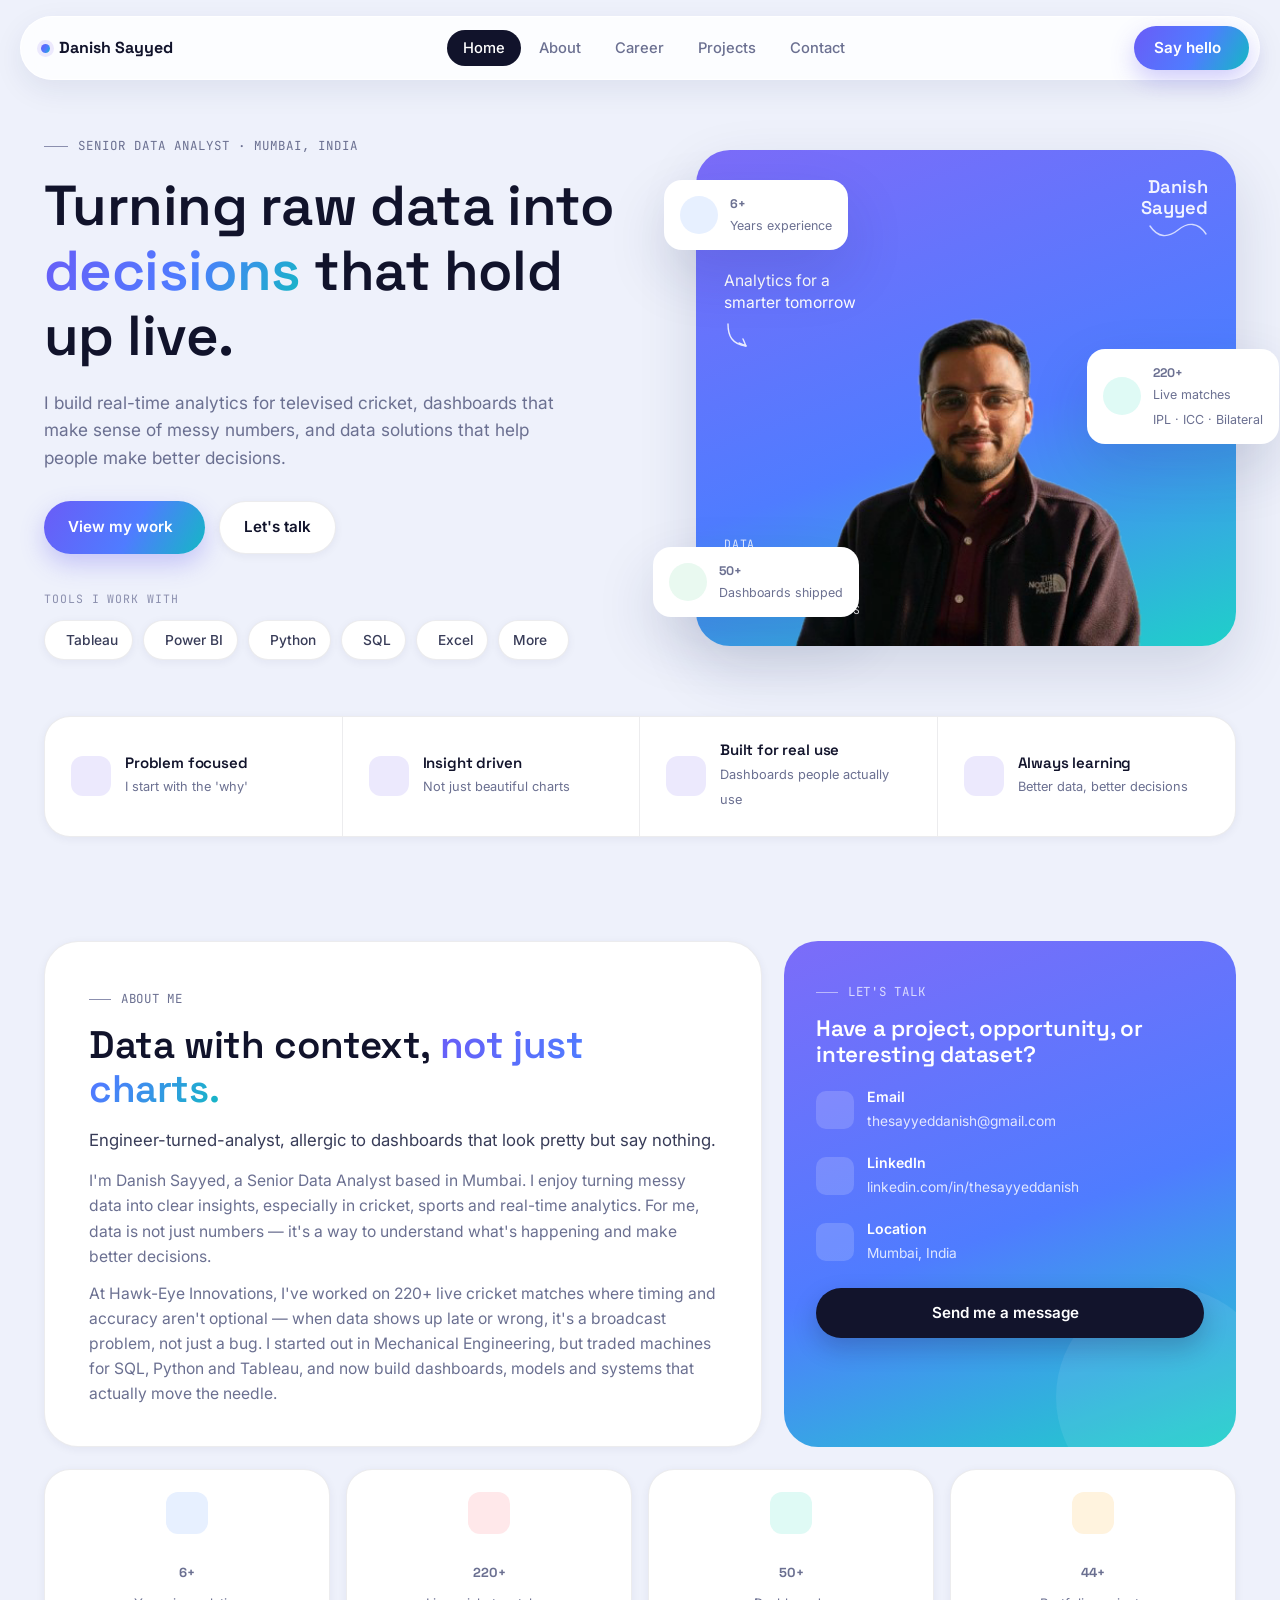
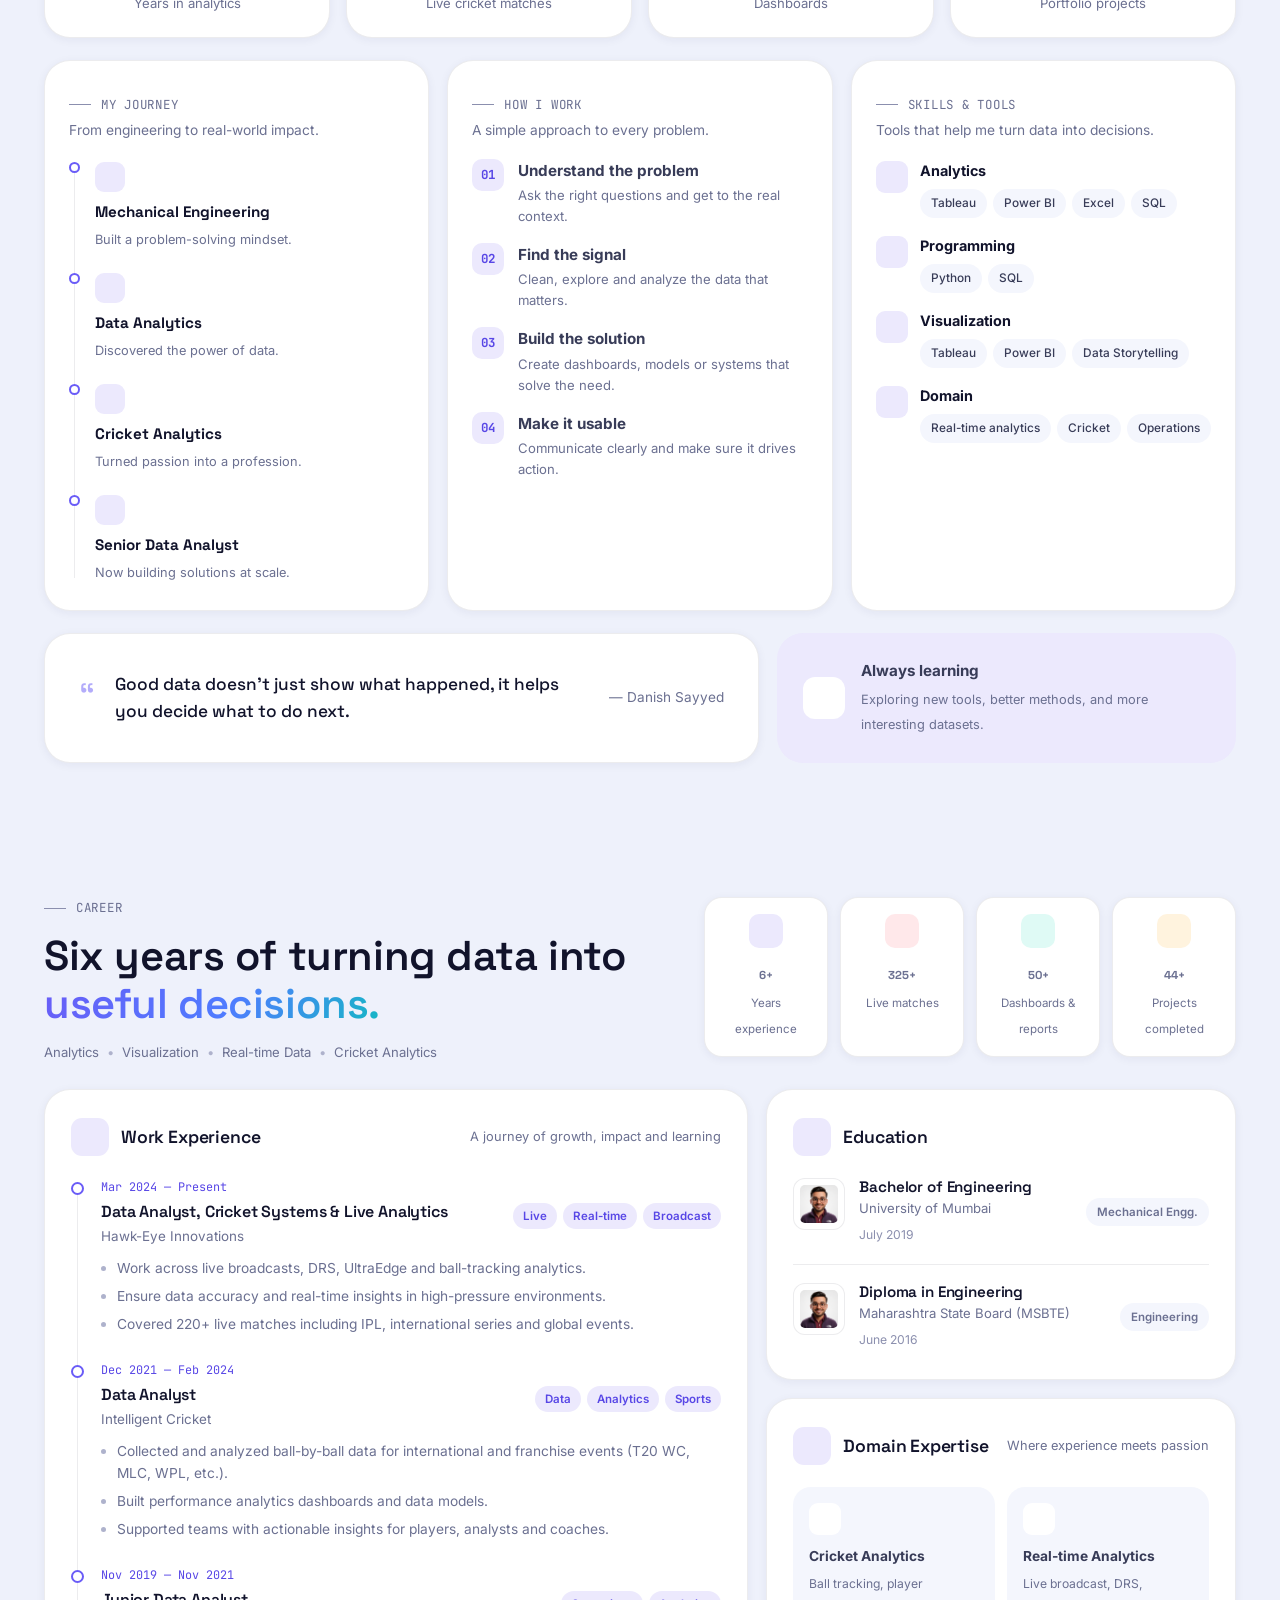
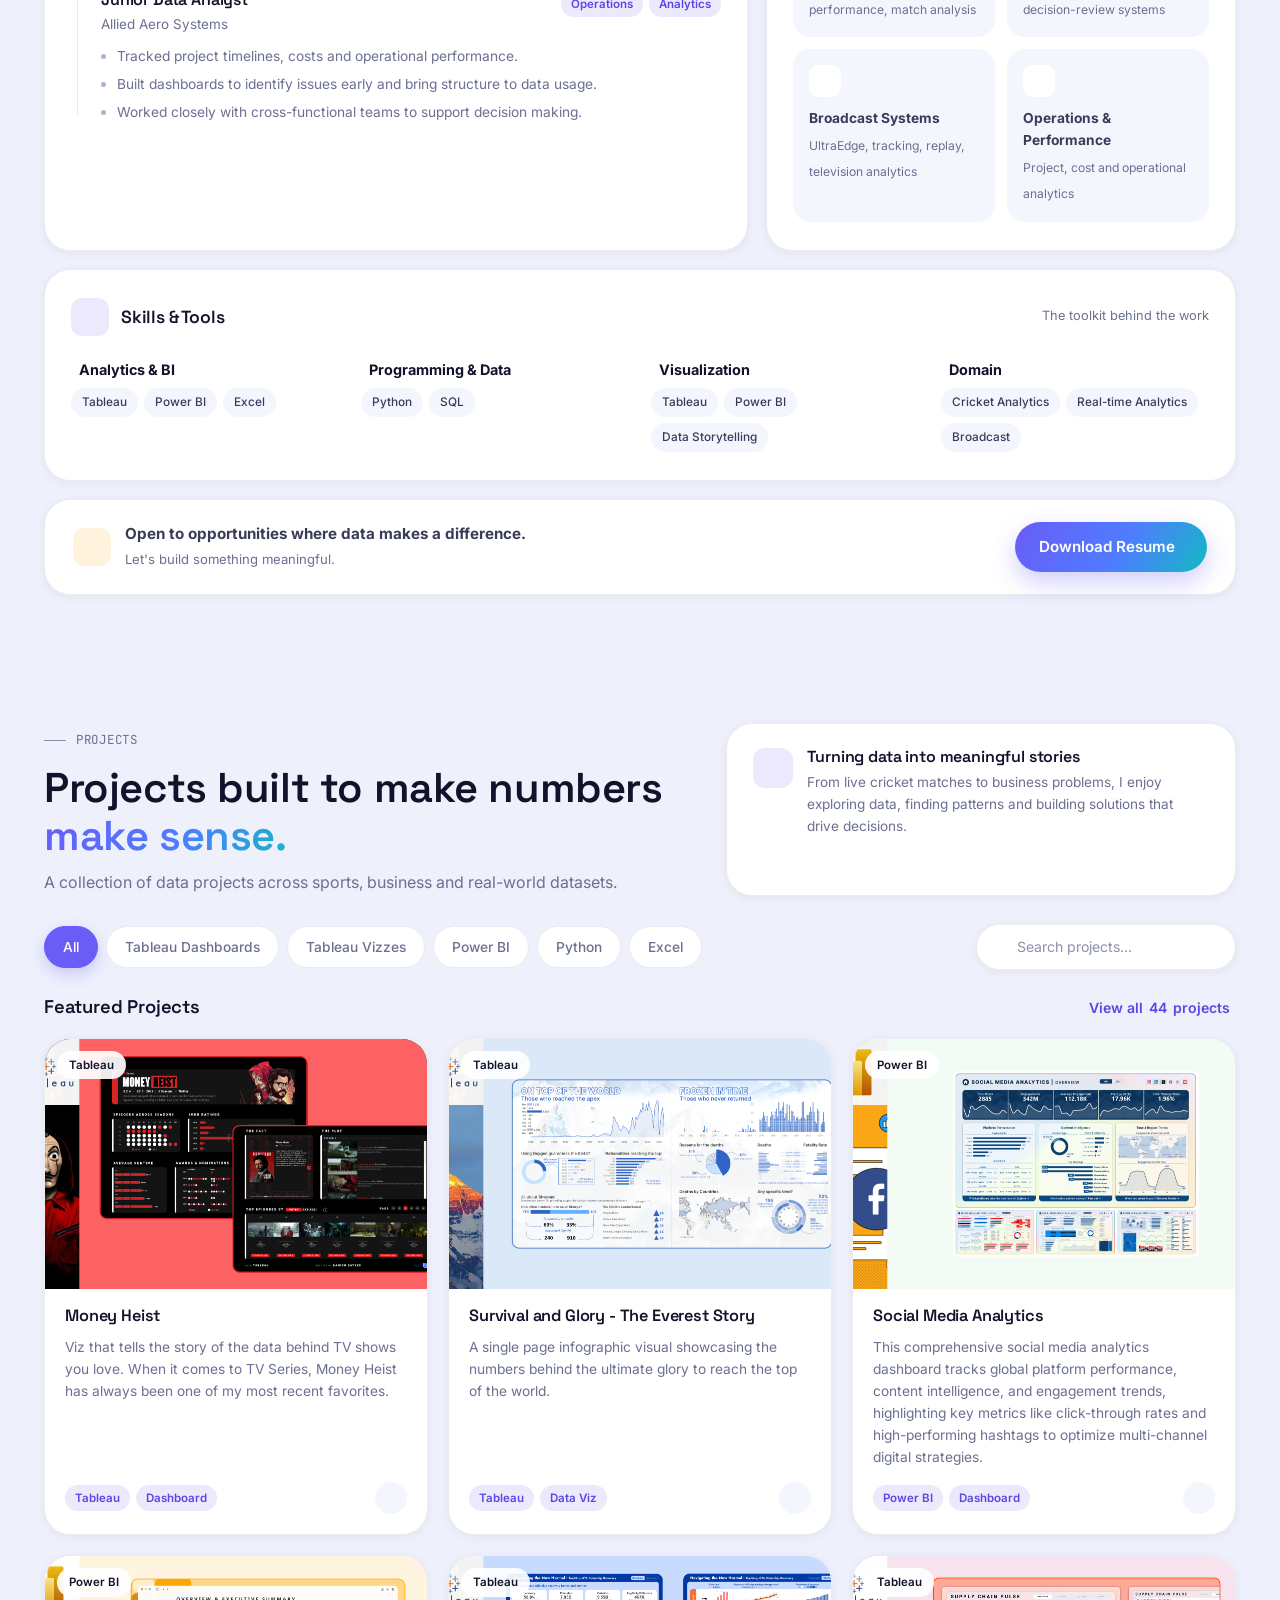
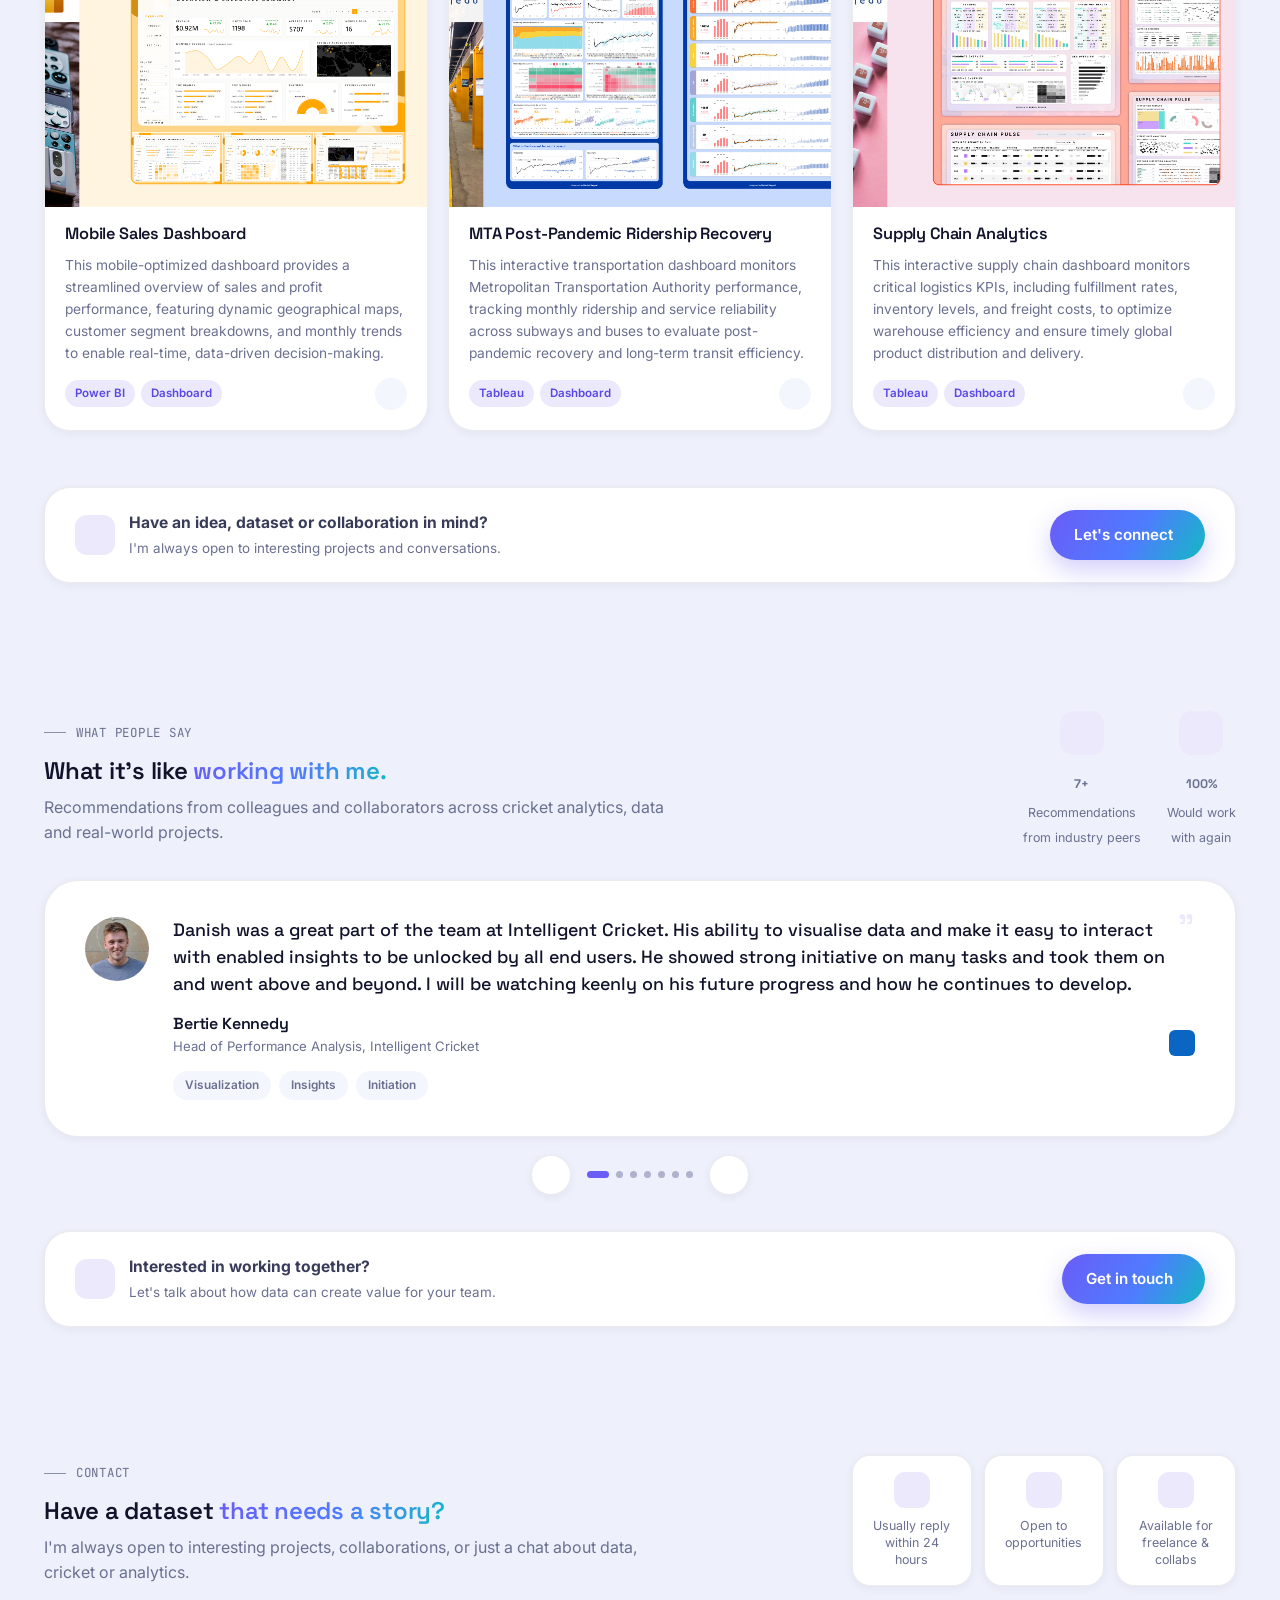
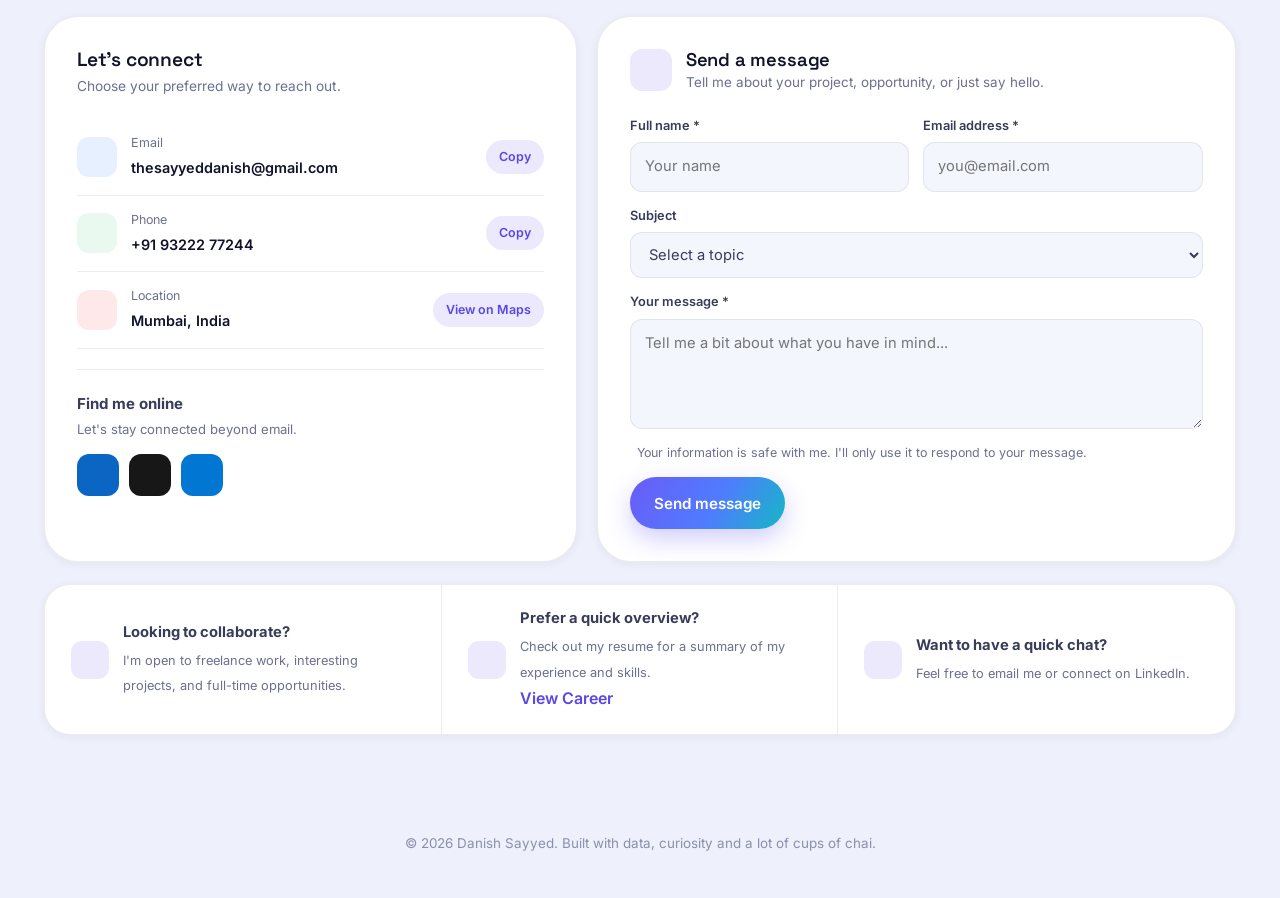
==== index.html @ dafc5c11 "Update index.html" ====
<!DOCTYPE html>
<html lang="en">
<head>
<meta charset="UTF-8">
<meta name="viewport" content="width=device-width, initial-scale=1.0">
<title>Danish Sayyed</title>
<meta name="description" content="Danish Sayyed — Senior Data Analyst in Mumbai. Real-time cricket analytics, dashboards and data solutions that hold up live.">
<link rel="icon" href="./assets/images/logo.png">
<link rel="preconnect" href="https://fonts.googleapis.com">
<link href="https://fonts.googleapis.com/css2?family=Space+Grotesk:wght@500;600;700&family=Inter:wght@400;500;600;700&family=JetBrains+Mono:wght@400;500&display=swap" rel="stylesheet">
<link rel="stylesheet" href="./assets/css/style.css">
</head>
<body>

<div class="nav-wrap">
  <nav class="nav">
    <a href="#home" class="nav-brand"><span class="dot"></span> Danish Sayyed</a>
    <ul class="nav-links">
      <li><a href="#home" class="nav-link">Home</a></li>
      <li><a href="#about" class="nav-link">About</a></li>
      <li><a href="#career" class="nav-link">Career</a></li>
      <li><a href="#projects" class="nav-link">Projects</a></li>
      <li><a href="#contact" class="nav-link">Contact</a></li>
    </ul>
    <a href="#contact" class="btn btn-primary nav-cta">Say hello <ion-icon name="arrow-forward-outline"></ion-icon></a>
    <button class="nav-toggle" aria-label="Menu"><span></span></button>
  </nav>
  <ul class="mobile-drawer">
    <li><a href="#home">Home</a></li>
    <li><a href="#about">About</a></li>
    <li><a href="#career">Career</a></li>
    <li><a href="#projects">Projects</a></li>
    <li><a href="#contact">Contact</a></li>
  </ul>
</div>

<main>

  <!-- ============ HOME ============ -->
  <section class="section hero" id="home">
    <div class="wrap">
      <div class="hero-grid">
        <div data-reveal="left">
          <div class="hero-kicker"><span class="line"></span> SENIOR DATA ANALYST · MUMBAI, INDIA</div>
          <h1>Turning raw data into<span class="accent"> decisions</span> that hold up live.</h1>
          <p class="hero-desc">I build real-time analytics for televised cricket, dashboards that make sense of messy numbers, and data solutions that help people make better decisions.</p>
          <div class="hero-actions">
            <a href="#projects" class="btn btn-primary">View my work <ion-icon name="arrow-forward-outline"></ion-icon></a>
            <a href="#contact" class="btn btn-ghost">Let's talk</a>
          </div>
          <div class="tools-label">TOOLS I WORK WITH</div>
          <div class="tools-row">
            <span class="tool-chip"><ion-icon name="stats-chart" style="color:#e0730a"></ion-icon> Tableau</span>
            <span class="tool-chip"><ion-icon name="bar-chart" style="color:#f2c811"></ion-icon> Power BI</span>
            <span class="tool-chip"><ion-icon name="logo-python" style="color:#3776ab"></ion-icon> Python</span>
            <span class="tool-chip"><ion-icon name="server-outline" style="color:#4479a1"></ion-icon> SQL</span>
            <span class="tool-chip"><ion-icon name="grid-outline" style="color:#217346"></ion-icon> Excel</span>
            <span class="tool-chip">More <ion-icon name="add-outline"></ion-icon></span>
          </div>
        </div>

        <div class="hero-visual" data-reveal="right">
          <div class="hero-panel">
            <div class="hero-panel-scribble">
              <div class="name">Danish<br>Sayyed</div>
              <svg width="60" height="20" viewBox="0 0 60 20" fill="none"><path d="M2 4C10 16 20 16 30 8C40 0 50 0 58 12" stroke="currentColor" stroke-width="1.4" stroke-linecap="round"/></svg>
            </div>
            <div class="hero-panel-tagline">
              Analytics for a smarter tomorrow
              <svg width="34" height="30" viewBox="0 0 34 30" fill="none"><path d="M4 2C4 14 8 22 22 24" stroke="currentColor" stroke-width="1.4" stroke-linecap="round"/><path d="M15 21L22 24L19 17" stroke="currentColor" stroke-width="1.4" stroke-linecap="round" stroke-linejoin="round"/></svg>
            </div>
            <img class="hero-photo" src="./assets/images/danishcutout.png" alt="Danish Sayyed">
            <div class="hero-panel-caption">DATA<br>ANALYTICS<br>VISUALIZATION<br>REAL-TIME INSIGHTS</div>
          </div>

          <div class="float-chip chip-1">
            <div class="ic"><ion-icon name="briefcase-outline"></ion-icon></div>
            <div><b><span data-count="6" data-suffix="+">0+</span></b><span>Years experience</span></div>
          </div>
          <div class="float-chip chip-2">
            <div class="ic"><ion-icon name="radio-outline"></ion-icon></div>
            <div><b><span data-count="220" data-suffix="+">0+</span></b><span>Live matches<br>IPL · ICC · Bilateral</span></div>
          </div>
          <div class="float-chip chip-3">
            <div class="ic"><ion-icon name="bar-chart-outline"></ion-icon></div>
            <div><b><span data-count="50" data-suffix="+">0+</span></b><span>Dashboards shipped</span></div>
          </div>
        </div>
      </div>

      <div class="value-strip" data-reveal="scale">
        <div class="value-item"><div class="ic"><ion-icon name="locate-outline"></ion-icon></div><div><h4>Problem focused</h4><span>I start with the 'why'</span></div></div>
        <div class="value-item"><div class="ic"><ion-icon name="bulb-outline"></ion-icon></div><div><h4>Insight driven</h4><span>Not just beautiful charts</span></div></div>
        <div class="value-item"><div class="ic"><ion-icon name="people-outline"></ion-icon></div><div><h4>Built for real use</h4><span>Dashboards people actually use</span></div></div>
        <div class="value-item"><div class="ic"><ion-icon name="rocket-outline"></ion-icon></div><div><h4>Always learning</h4><span>Better data, better decisions</span></div></div>
      </div>
    </div>
  </section>

  <!-- ============ ABOUT ============ -->
  <section class="section" id="about">
    <div class="wrap">
      <div class="about-hero">
        <div class="about-intro-card" data-reveal="left">
          <div class="eyebrow"><span class="line"></span> ABOUT ME</div>
          <h2>Data with context, <span class="accent">not just charts.</span></h2>
          <p class="lede">Engineer-turned-analyst, allergic to dashboards that look pretty but say nothing.</p>
          <p class="body-text">I'm Danish Sayyed, a Senior Data Analyst based in Mumbai. I enjoy turning messy data into clear insights, especially in cricket, sports and real-time analytics. For me, data is not just numbers — it's a way to understand what's happening and make better decisions.</p>
          <p class="body-text">At Hawk-Eye Innovations, I've worked on 220+ live cricket matches where timing and accuracy aren't optional — when data shows up late or wrong, it's a broadcast problem, not just a bug. I started out in Mechanical Engineering, but traded machines for SQL, Python and Tableau, and now build dashboards, models and systems that actually move the needle.</p>
        </div>

        <div class="about-talk-card" data-reveal="right">
          <div>
            <div class="eyebrow"><span class="line"></span> LET'S TALK</div>
            <h3>Have a project, opportunity, or interesting dataset?</h3>
          </div>
          <div class="talk-row">
            <div class="ic"><ion-icon name="mail-outline"></ion-icon></div>
            <div><b>Email</b><a href="mailto:thesayyeddanish@gmail.com">thesayyeddanish@gmail.com</a></div>
          </div>
          <div class="talk-row">
            <div class="ic"><ion-icon name="logo-linkedin"></ion-icon></div>
            <div><b>LinkedIn</b><a href="https://www.linkedin.com/in/thesayyeddanish" target="_blank" rel="noopener">linkedin.com/in/thesayyeddanish</a></div>
          </div>
          <div class="talk-row">
            <div class="ic"><ion-icon name="location-outline"></ion-icon></div>
            <div><b>Location</b><span>Mumbai, India</span></div>
          </div>
          <a href="#contact" class="btn btn-dark">Send me a message <ion-icon name="arrow-forward-outline"></ion-icon></a>
        </div>
      </div>

      <div class="about-stats" data-reveal="scale">
        <div class="stat-card"><div class="ic" style="background:#e7f0ff;color:var(--blue)"><ion-icon name="trending-up-outline"></ion-icon></div><b><span data-count="6" data-suffix="+">0+</span></b><span>Years in analytics</span></div>
        <div class="stat-card"><div class="ic" style="background:#ffe8ea;color:var(--coral)"><ion-icon name="radio-outline"></ion-icon></div><b><span data-count="220" data-suffix="+">0+</span></b><span>Live cricket matches</span></div>
        <div class="stat-card"><div class="ic" style="background:var(--cyan-100);color:var(--cyan)"><ion-icon name="bar-chart-outline"></ion-icon></div><b><span data-count="50" data-suffix="+">0+</span></b><span>Dashboards</span></div>
        <div class="stat-card"><div class="ic" style="background:#fff3de;color:#c9820b"><ion-icon name="folder-outline"></ion-icon></div><b><span data-count="44" data-suffix="+">0+</span></b><span>Portfolio projects</span></div>
      </div>

      <div class="about-cols">
        <div class="about-col-card" data-reveal="scale" style="--i:0">
          <div class="eyebrow"><span class="line"></span> MY JOURNEY</div>
          <p class="lede-sm">From engineering to real-world impact.</p>
          <div class="journey-list">
            <div class="journey-item"><div class="ic"><ion-icon name="construct-outline"></ion-icon></div><h5>Mechanical Engineering</h5><span>Built a problem-solving mindset.</span></div>
            <div class="journey-item"><div class="ic"><ion-icon name="analytics-outline"></ion-icon></div><h5>Data Analytics</h5><span>Discovered the power of data.</span></div>
            <div class="journey-item"><div class="ic"><ion-icon name="baseball-outline"></ion-icon></div><h5>Cricket Analytics</h5><span>Turned passion into a profession.</span></div>
            <div class="journey-item"><div class="ic"><ion-icon name="briefcase-outline"></ion-icon></div><h5>Senior Data Analyst</h5><span>Now building solutions at scale.</span></div>
          </div>
        </div>

        <div class="about-col-card" data-reveal="scale" style="--i:1">
          <div class="eyebrow"><span class="line"></span> HOW I WORK</div>
          <p class="lede-sm">A simple approach to every problem.</p>
          <div class="how-i-work-list">
            <div class="how-item"><div class="num">01</div><div><h5>Understand the problem</h5><p>Ask the right questions and get to the real context.</p></div></div>
            <div class="how-item"><div class="num">02</div><div><h5>Find the signal</h5><p>Clean, explore and analyze the data that matters.</p></div></div>
            <div class="how-item"><div class="num">03</div><div><h5>Build the solution</h5><p>Create dashboards, models or systems that solve the need.</p></div></div>
            <div class="how-item"><div class="num">04</div><div><h5>Make it usable</h5><p>Communicate clearly and make sure it drives action.</p></div></div>
          </div>
        </div>

        <div class="about-col-card" data-reveal="scale" style="--i:2">
          <div class="eyebrow"><span class="line"></span> SKILLS &amp; TOOLS</div>
          <p class="lede-sm">Tools that help me turn data into decisions.</p>
          <div class="skills-tool-list">
            <div class="skill-row"><div class="ic"><ion-icon name="bar-chart-outline"></ion-icon></div><div><b>Analytics</b><div class="pill-row"><span class="skill-pill">Tableau</span><span class="skill-pill">Power BI</span><span class="skill-pill">Excel</span><span class="skill-pill">SQL</span></div></div></div>
            <div class="skill-row"><div class="ic"><ion-icon name="code-slash-outline"></ion-icon></div><div><b>Programming</b><div class="pill-row"><span class="skill-pill">Python</span><span class="skill-pill">SQL</span></div></div></div>
            <div class="skill-row"><div class="ic"><ion-icon name="pie-chart-outline"></ion-icon></div><div><b>Visualization</b><div class="pill-row"><span class="skill-pill">Tableau</span><span class="skill-pill">Power BI</span><span class="skill-pill">Data Storytelling</span></div></div></div>
            <div class="skill-row"><div class="ic"><ion-icon name="baseball-outline"></ion-icon></div><div><b>Domain</b><div class="pill-row"><span class="skill-pill">Real-time analytics</span><span class="skill-pill">Cricket</span><span class="skill-pill">Operations</span></div></div></div>
          </div>
        </div>
      </div>

      <div class="about-bottom" data-reveal="scale">
        <div class="quote-card">
          <span class="q-mark">&ldquo;</span>
          <p>Good data doesn't just show what happened, it helps you decide what to do next.</p>
          <span class="sig">— Danish Sayyed</span>
        </div>
        <div class="learning-card">
          <div class="ic"><ion-icon name="book-outline"></ion-icon></div>
          <div><h5>Always learning</h5><span>Exploring new tools, better methods, and more interesting datasets.</span></div>
          <ion-icon name="arrow-forward-outline"></ion-icon>
        </div>
      </div>
    </div>
  </section>

  <!-- ============ CAREER ============ -->
  <section class="section" id="career">
    <div class="wrap">
      <div class="career-head-row">
        <div data-reveal="left">
          <div class="eyebrow"><span class="line"></span> CAREER</div>
          <h2>Six years of turning data into <span class="accent">useful decisions.</span></h2>
          <div class="career-tags"><span>Analytics</span><span>Visualization</span><span>Real-time Data</span><span>Cricket Analytics</span></div>
        </div>
        <div class="career-kpis" data-reveal="right">
          <div class="career-kpi"><div class="ic" style="background:var(--violet-100);color:var(--violet)"><ion-icon name="calendar-outline"></ion-icon></div><b><span data-count="6" data-suffix="+">0+</span></b><span>Years experience</span></div>
          <div class="career-kpi"><div class="ic" style="background:#ffe8ea;color:var(--coral)"><ion-icon name="radio-outline"></ion-icon></div><b><span data-count="325" data-suffix="+">0+</span></b><span>Live matches</span></div>
          <div class="career-kpi"><div class="ic" style="background:var(--cyan-100);color:var(--cyan)"><ion-icon name="bar-chart-outline"></ion-icon></div><b><span data-count="50" data-suffix="+">0+</span></b><span>Dashboards &amp; reports</span></div>
          <div class="career-kpi"><div class="ic" style="background:#fff3de;color:#c9820b"><ion-icon name="trophy-outline"></ion-icon></div><b><span data-count="44" data-suffix="+">0+</span></b><span>Projects completed</span></div>
        </div>
      </div>

      <div class="career-main-grid">
        <div class="panel" data-reveal="left">
          <div class="panel-head">
            <div class="panel-head-left"><div class="ic"><ion-icon name="briefcase-outline"></ion-icon></div><h3>Work Experience</h3></div>
            <span class="panel-head-note">A journey of growth, impact and learning</span>
          </div>
          <div class="exp-timeline">
            <div class="exp-item">
              <span class="exp-date">Mar 2024 — Present</span>
              <div class="exp-row-head">
                <div><h4>Data Analyst, Cricket Systems &amp; Live Analytics</h4><span class="company">Hawk-Eye Innovations</span></div>
                <div class="exp-badges"><span>Live</span><span>Real-time</span><span>Broadcast</span></div>
              </div>
              <ul>
                <li>Work across live broadcasts, DRS, UltraEdge and ball-tracking analytics.</li>
                <li>Ensure data accuracy and real-time insights in high-pressure environments.</li>
                <li>Covered 220+ live matches including IPL, international series and global events.</li>
              </ul>
            </div>
            <div class="exp-item">
              <span class="exp-date">Dec 2021 — Feb 2024</span>
              <div class="exp-row-head">
                <div><h4>Data Analyst</h4><span class="company">Intelligent Cricket</span></div>
                <div class="exp-badges"><span>Data</span><span>Analytics</span><span>Sports</span></div>
              </div>
              <ul>
                <li>Collected and analyzed ball-by-ball data for international and franchise events (T20 WC, MLC, WPL, etc.).</li>
                <li>Built performance analytics dashboards and data models.</li>
                <li>Supported teams with actionable insights for players, analysts and coaches.</li>
              </ul>
            </div>
            <div class="exp-item">
              <span class="exp-date">Nov 2019 — Nov 2021</span>
              <div class="exp-row-head">
                <div><h4>Junior Data Analyst</h4><span class="company">Allied Aero Systems</span></div>
                <div class="exp-badges"><span>Operations</span><span>Analytics</span></div>
              </div>
              <ul>
                <li>Tracked project timelines, costs and operational performance.</li>
                <li>Built dashboards to identify issues early and bring structure to data usage.</li>
                <li>Worked closely with cross-functional teams to support decision making.</li>
              </ul>
            </div>
          </div>
        </div>

        <div data-reveal="right" style="display:flex;flex-direction:column;gap:18px;">
          <div class="panel">
            <div class="panel-head"><div class="panel-head-left"><div class="ic"><ion-icon name="school-outline"></ion-icon></div><h3>Education</h3></div></div>
            <div class="edu-item">
              <img class="exp-logo" src="./assets/images/logo.png" alt="University of Mumbai placeholder logo">
              <div style="flex:1"><h4>Bachelor of Engineering</h4><div class="school">University of Mumbai</div><time>July 2019</time></div>
              <span class="edu-tag">Mechanical Engg.</span>
            </div>
            <div class="edu-item">
              <img class="exp-logo" src="./assets/images/logo.png" alt="MSBTE placeholder logo">
              <div style="flex:1"><h4>Diploma in Engineering</h4><div class="school">Maharashtra State Board (MSBTE)</div><time>June 2016</time></div>
              <span class="edu-tag">Engineering</span>
            </div>
          </div>

          <div class="panel">
            <div class="panel-head"><div class="panel-head-left"><div class="ic"><ion-icon name="locate-outline"></ion-icon></div><h3>Domain Expertise</h3></div><span class="panel-head-note">Where experience meets passion</span></div>
            <div class="domain-grid">
              <div class="domain-card"><div class="ic"><ion-icon name="baseball-outline" style="color:var(--mint)"></ion-icon></div><h5>Cricket Analytics</h5><span>Ball tracking, player performance, match analysis</span></div>
              <div class="domain-card"><div class="ic"><ion-icon name="pulse-outline" style="color:var(--blue)"></ion-icon></div><h5>Real-time Analytics</h5><span>Live broadcast, DRS, decision-review systems</span></div>
              <div class="domain-card"><div class="ic"><ion-icon name="videocam-outline" style="color:var(--violet)"></ion-icon></div><h5>Broadcast Systems</h5><span>UltraEdge, tracking, replay, television analytics</span></div>
              <div class="domain-card"><div class="ic"><ion-icon name="settings-outline" style="color:#c9820b"></ion-icon></div><h5>Operations &amp; Performance</h5><span>Project, cost and operational analytics</span></div>
            </div>
          </div>
        </div>
      </div>

      <div class="panel" data-reveal="scale">
        <div class="panel-head"><div class="panel-head-left"><div class="ic"><ion-icon name="construct-outline"></ion-icon></div><h3>Skills &amp; Tools</h3></div><span class="panel-head-note">The toolkit behind the work</span></div>
        <div class="career-skills-grid">
          <div class="skill-row"><div><b><ion-icon name="bar-chart-outline"></ion-icon> Analytics &amp; BI</b><div class="pill-row"><span class="skill-pill">Tableau</span><span class="skill-pill">Power BI</span><span class="skill-pill">Excel</span></div></div></div>
          <div class="skill-row"><div><b><ion-icon name="code-slash-outline"></ion-icon> Programming &amp; Data</b><div class="pill-row"><span class="skill-pill">Python</span><span class="skill-pill">SQL</span></div></div></div>
          <div class="skill-row"><div><b><ion-icon name="pie-chart-outline"></ion-icon> Visualization</b><div class="pill-row"><span class="skill-pill">Tableau</span><span class="skill-pill">Power BI</span><span class="skill-pill">Data Storytelling</span></div></div></div>
          <div class="skill-row"><div><b><ion-icon name="git-network-outline"></ion-icon> Domain</b><div class="pill-row"><span class="skill-pill">Cricket Analytics</span><span class="skill-pill">Real-time Analytics</span><span class="skill-pill">Broadcast</span></div></div></div>
        </div>
      </div>

      <div class="career-cta" data-reveal="scale">
        <div class="career-cta-left">
          <div class="ic"><ion-icon name="bulb-outline"></ion-icon></div>
          <div><h5>Open to opportunities where data makes a difference.</h5><span>Let's build something meaningful.</span></div>
        </div>
        <a href="./assets/Danish_Sayyed_Resume.pdf" class="btn btn-primary" download>Download Resume <ion-icon name="arrow-forward-outline"></ion-icon></a>
      </div>
    </div>
  </section>

  <!-- ============ PROJECTS ============ -->
  <section class="section" id="projects">
    <div class="wrap">
      <div class="projects-head-row">
        <div data-reveal="left">
          <div class="eyebrow"><span class="line"></span> PROJECTS</div>
          <h2>Projects built to make numbers <span class="accent">make sense.</span></h2>
          <p style="color:var(--ink-500);margin-top:10px;">A collection of data projects across sports, business and real-world datasets.</p>
        </div>
        <div class="projects-note-card" data-reveal="right">
          <div class="ic"><ion-icon name="rocket-outline"></ion-icon></div>
          <div><h4>Turning data into meaningful stories</h4><p>From live cricket matches to business problems, I enjoy exploring data, finding patterns and building solutions that drive decisions.</p></div>
        </div>
      </div>

      <div class="filter-bar" data-reveal="scale">
        <div class="filter-row">
          <a href="projects.html" class="filter-chip active">All</a>
          <a href="projects.html?filter=tableau-dashboards" class="filter-chip">Tableau Dashboards</a>
          <a href="projects.html?filter=tableau-vizzes" class="filter-chip">Tableau Vizzes</a>
          <a href="projects.html?filter=power-bi" class="filter-chip">Power BI</a>
          <a href="projects.html?filter=python" class="filter-chip">Python</a>
          <a href="projects.html?filter=excel" class="filter-chip">Excel</a>
        </div>
        <form class="search-box" action="projects.html" method="get">
          <ion-icon name="search-outline"></ion-icon>
          <input type="text" name="q" placeholder="Search projects...">
        </form>
      </div>

      <div class="projects-count-row" data-reveal>
        <h3>Featured Projects</h3>
        <a href="projects.html" class="view-all-link">View all <span id="project-total-count">44</span> projects <ion-icon name="arrow-forward-outline"></ion-icon></a>
      </div>

      <div class="project-grid" id="featured-project-grid" data-reveal="scale">
        <!-- Featured cards injected by script below, mirrors PROJECTS ids 0,1,2,4,6,7 -->
      </div>

      <div class="connect-strip" data-reveal="scale">
        <div class="connect-strip-left">
          <div class="ic"><ion-icon name="bulb-outline"></ion-icon></div>
          <div><h5>Have an idea, dataset or collaboration in mind?</h5><span>I'm always open to interesting projects and conversations.</span></div>
        </div>
        <a href="#contact" class="btn btn-primary">Let's connect <ion-icon name="arrow-forward-outline"></ion-icon></a>
      </div>
    </div>
  </section>

  <!-- ============ TESTIMONIALS ============ -->
<section class="section" id="testimonials">
  <div class="wrap" data-testimonials>
    <div class="testi-head-row">
      <div data-reveal="left">
        <div class="eyebrow"><span class="line"></span> WHAT PEOPLE SAY</div>
        <h2>What it's like <span class="accent">working with me.</span></h2>
        <p style="color:var(--ink-500);margin-top:10px;">Recommendations from colleagues and collaborators across cricket analytics, data and real-world projects.</p>
      </div>
      <div class="testi-stats-row" data-reveal="right">
        <div class="testi-stat"><div class="ic"><ion-icon name="people-outline"></ion-icon></div><b><span data-count="7" data-suffix="+">0+</span></b><span>Recommendations<br>from industry peers</span></div>
        <div class="testi-stat"><div class="ic"><ion-icon name="star-outline"></ion-icon></div><b><span data-count="100" data-suffix="%">0%</span></b><span>Would work<br>with again</span></div>
      </div>
    </div>

    <!-- Single card container -->
    <div class="testi-featured" data-reveal="scale"><!-- rendered by JS --></div>

    <div class="testi-controls">
      <button class="testi-arrow" data-testi-prev aria-label="Previous"><ion-icon name="chevron-back-outline"></ion-icon></button>
      <div class="testi-dots"></div>
      <button class="testi-arrow" data-testi-next aria-label="Next"><ion-icon name="chevron-forward-outline"></ion-icon></button>
    </div>

    <div class="connect-strip" data-reveal="scale" style="margin-top:36px;">
      <div class="connect-strip-left">
        <div class="ic"><ion-icon name="bulb-outline"></ion-icon></div>
        <div><h5>Interested in working together?</h5><span>Let's talk about how data can create value for your team.</span></div>
      </div>
      <a href="#contact" class="btn btn-primary">Get in touch <ion-icon name="arrow-forward-outline"></ion-icon></a>
    </div>
  </div>
</section>

  <!-- ============ CONTACT ============ -->
  <section class="section" id="contact">
    <div class="wrap">
      <div class="contact-head-row">
        <div data-reveal="left">
          <div class="eyebrow"><span class="line"></span> CONTACT</div>
          <h2>Have a dataset <span class="accent">that needs a story?</span></h2>
          <p style="color:var(--ink-500);margin-top:10px;">I'm always open to interesting projects, collaborations, or just a chat about data, cricket or analytics.</p>
        </div>
        <div class="contact-badges" data-reveal="right">
          <div class="contact-badge"><div class="ic"><ion-icon name="chatbubble-ellipses-outline"></ion-icon></div><span>Usually reply within 24 hours</span></div>
          <div class="contact-badge"><div class="ic"><ion-icon name="people-outline"></ion-icon></div><span>Open to opportunities</span></div>
          <div class="contact-badge"><div class="ic"><ion-icon name="laptop-outline"></ion-icon></div><span>Available for freelance &amp; collabs</span></div>
        </div>
      </div>

      <div class="contact-grid">
        <div class="connect-card" data-reveal="left">
          <h3>Let's connect</h3>
          <p>Choose your preferred way to reach out.</p>

          <div class="connect-row">
            <div class="ic mail"><ion-icon name="mail-outline"></ion-icon></div>
            <div class="connect-row-body"><p>Email</p><a href="mailto:thesayyeddanish@gmail.com">thesayyeddanish@gmail.com</a></div>
            <button class="connect-action" data-copy="thesayyeddanish@gmail.com">Copy</button>
          </div>
          <div class="connect-row">
            <div class="ic phone"><ion-icon name="call-outline"></ion-icon></div>
            <div class="connect-row-body"><p>Phone</p><a href="tel:+919322277244">+91 93222 77244</a></div>
            <button class="connect-action" data-copy="+919322277244">Copy</button>
          </div>
          <div class="connect-row">
            <div class="ic pin"><ion-icon name="location-outline"></ion-icon></div>
            <div class="connect-row-body"><p>Location</p><span>Mumbai, India</span></div>
            <a class="connect-action" href="https://maps.google.com/?q=Mumbai,India" target="_blank" rel="noopener">View on Maps</a>
          </div>

          <div class="find-online">
            <h5>Find me online</h5>
            <span>Let's stay connected beyond email.</span>
            <div class="find-online-row">
              <a class="social-btn li" href="https://www.linkedin.com/in/thesayyeddanish" target="_blank" rel="noopener" aria-label="LinkedIn"><ion-icon name="logo-linkedin"></ion-icon></a>
              <a class="social-btn gh" href="https://github.com/thesayyeddanish" target="_blank" rel="noopener" aria-label="GitHub"><ion-icon name="logo-github"></ion-icon></a>
              <a class="social-btn tb" href="https://public.tableau.com/app/profile/thesayyeddanish/vizzes" target="_blank" rel="noopener" aria-label="Tableau"><ion-icon name="stats-chart"></ion-icon></a>
            </div>
          </div>
        </div>

        <div class="form-card" data-reveal="right">
          <div class="form-card-head">
            <div class="ic"><ion-icon name="paper-plane-outline"></ion-icon></div>
            <div><h3>Send a message</h3><p>Tell me about your project, opportunity, or just say hello.</p></div>
          </div>
          <form id="contact-form" action="https://formspree.io/f/mdekogzp" method="POST">
            <div class="field-row">
              <div class="field"><label for="f-name">Full name *</label><input id="f-name" type="text" name="name" required placeholder="Your name"></div>
              <div class="field"><label for="f-email">Email address *</label><input id="f-email" type="email" name="email" required placeholder="you@email.com"></div>
            </div>
            <div class="field full">
              <label for="f-subject">Subject</label>
              <select id="f-subject" name="subject">
                <option value="">Select a topic</option>
                <option value="Project opportunity">Project opportunity</option>
                <option value="Freelance / collaboration">Freelance / collaboration</option>
                <option value="Job opportunity">Job opportunity</option>
                <option value="Just saying hello">Just saying hello</option>
                <option value="Other">Other</option>
              </select>
            </div>
            <div class="field full">
              <label for="f-message">Your message *</label>
              <textarea id="f-message" name="message" required placeholder="Tell me a bit about what you have in mind..."></textarea>
            </div>
            <div class="form-foot">
              <span class="form-note"><ion-icon name="lock-closed-outline"></ion-icon> Your information is safe with me. I'll only use it to respond to your message.</span>
              <button type="submit" class="btn btn-primary form-submit">
                <span class="btn-label">Send message <ion-icon name="paper-plane-outline"></ion-icon></span>
                <span class="btn-loading"><span class="spinner"></span> Sending...</span>
                <span class="btn-done"><ion-icon name="checkmark-outline"></ion-icon> Message sent!</span>
                <span class="btn-error"><ion-icon name="alert-circle-outline"></ion-icon> Try again</span>
              </button>
            </div>
          </form>
        </div>
      </div>

      <div class="contact-bottom-strip" data-reveal="scale">
        <div class="cbs-item"><div class="ic"><ion-icon name="bulb-outline"></ion-icon></div><div><h5>Looking to collaborate?</h5><span>I'm open to freelance work, interesting projects, and full-time opportunities.</span></div></div>
        <div class="cbs-item"><div class="ic"><ion-icon name="document-text-outline"></ion-icon></div><div><h5>Prefer a quick overview?</h5><span>Check out my resume for a summary of my experience and skills.</span><br><a class="link" href="#career">View Career <ion-icon name="chevron-forward-outline"></ion-icon></a></div></div>
        <div class="cbs-item"><div class="ic"><ion-icon name="calendar-outline"></ion-icon></div><div><h5>Want to have a quick chat?</h5><span>Feel free to email me or connect on LinkedIn.</span></div></div>
      </div>
    </div>
  </section>

</main>

<footer>
  <p>© <span id="year"></span> Danish Sayyed. Built with data, curiosity and a lot of cups of chai.</p>
</footer>

<button class="to-top" aria-label="Back to top"><ion-icon name="arrow-up-outline"></ion-icon></button>

<!-- ============ PROJECT PREVIEW MODAL ============ -->
<div class="preview-overlay">
  <div class="preview-box">
    <button class="preview-close" aria-label="Close"><ion-icon name="close-outline"></ion-icon></button>
    <div class="preview-thumb"><img src="" alt=""></div>
    <div class="preview-info">
      <div class="preview-tags"></div>
      <h4></h4>
      <p></p>
      <div class="preview-actions">
        <a href="#" target="_blank" rel="noopener" class="btn btn-dark" data-preview-view>View Full Project <ion-icon name="open-outline"></ion-icon></a>
        <a href="#" target="_blank" rel="noopener" class="btn btn-ghost" data-preview-github><ion-icon name="logo-github"></ion-icon> View on GitHub</a>
      </div>
    </div>
  </div>
</div>

<script src="./assets/js/projects-data.js"></script>
<script src="./assets/js/testimonials-data.js"></script>
<script src="./assets/js/main.js"></script>
<script>
  document.getElementById('year').textContent = new Date().getFullYear();

  // Render 6 featured project cards from PROJECTS (single source of truth)
  (function(){
    const grid = document.getElementById('featured-project-grid');
    if (!grid || typeof PROJECTS === 'undefined') return;
    const featured = PROJECTS.filter(p => p.featured);
    document.getElementById('project-total-count').textContent = PROJECTS.length;
    grid.innerHTML = featured.map(p => `
      <div class="project-card">
        <div class="thumb">
          <span class="card-tag">${p.label}</span>
          <img src="${p.img}" alt="${p.title}" loading="lazy">
          <div class="thumb-overlay">
            <button class="card-view" data-preview-btn="${p.id}" aria-label="View ${p.title}"><ion-icon name="eye-outline"></ion-icon></button>
          </div>
        </div>
        <div class="project-body">
          <h3>${p.title}</h3>
          <p>${p.desc}</p>
          <div class="project-foot">
            <div class="mini-tags">${p.tags.map(t => `<span class="mini-tag">${t}</span>`).join('')}</div>
            <a href="${p.href}" target="_blank" rel="noopener" aria-label="Open ${p.title}"><ion-icon name="arrow-forward-outline"></ion-icon></a>
          </div>
        </div>
      </div>`).join('');
  })();

  // copy buttons
  document.querySelectorAll('[data-copy]').forEach(btn => {
    btn.addEventListener('click', () => {
      navigator.clipboard.writeText(btn.getAttribute('data-copy')).then(() => {
        const original = btn.textContent;
        btn.textContent = 'Copied!';
        setTimeout(() => btn.textContent = original, 1500);
      });
    });
  });
</script>
<script type="module" src="https://unpkg.com/ionicons@7.1.0/dist/ionicons/ionicons.esm.js"></script>
<script nomodule src="https://unpkg.com/ionicons@7.1.0/dist/ionicons/ionicons.js"></script>
</body>
</html>
---- assets/css/style.css ----
/*=============================================
  DANISH SAYYED — PORTFOLIO (redesign)
  Light, card-based theme
=============================================*/

/* -------------------- TOKENS -------------------- */
:root{
  --bg: #eef1fb;
  --bg-soft: #f4f6fd;
  --white: #ffffff;

  --ink-900: #11132b;
  --ink-700: #383c58;
  --ink-500: #6b7091;
  --ink-400: #8b8fae;
  --ink-300: #aeb2cc;

  --violet: #6a5cf7;
  --violet-600: #5847e6;
  --violet-100: #ece9fd;
  --blue: #4f7cff;
  --cyan: #14b8c4;
  --cyan-100: #dffaf5;
  --mint: #34d0a6;
  --coral: #ff6b7a;
  --amber: #ffb545;

  --grad-brand: linear-gradient(120deg, var(--violet) 0%, var(--blue) 55%, var(--cyan) 100%);
  --grad-panel: linear-gradient(160deg, #7c6cf9 0%, #4f7cff 55%, #1fd0c9 100%);

  --border: rgba(17,19,43,0.08);
  --shadow-sm: 0 2px 10px rgba(30,40,90,0.06);
  --shadow-md: 0 10px 30px rgba(30,40,90,0.08);
  --shadow-lg: 0 24px 60px rgba(30,40,90,0.14);

  --font-display: 'Space Grotesk', sans-serif;
  --font-body: 'Inter', sans-serif;
  --font-mono: 'JetBrains Mono', monospace;

  --radius-s: 12px;
  --radius-m: 18px;
  --radius-l: 26px;
  --radius-xl: 34px;
  --radius-pill: 999px;

  --ease: cubic-bezier(.16,1,.3,1);
  --container: 1240px;
}

/* -------------------- RESET -------------------- */
*,*::before,*::after{ box-sizing:border-box; margin:0; padding:0; min-width:0; }
html{ scroll-behavior:smooth; }
img,svg{ display:block; max-width:100%; }
a{ color:inherit; text-decoration:none; }
button,input,textarea,select{ font:inherit; color:inherit; border:none; background:none; }
ul,ol{ list-style:none; }
button{ cursor:pointer; }
:focus-visible{ outline:2px solid var(--violet); outline-offset:2px; border-radius:6px; }

body{
  font-family:var(--font-body);
  color:var(--ink-700);
  background:var(--bg);
  overflow-x:hidden;
  -webkit-font-smoothing:antialiased;
  line-height:1.6;
}

::selection{ background:var(--violet); color:#fff; }

h1,h2,h3,h4{
  font-family:var(--font-display);
  color:var(--ink-900);
  font-weight:600;
  line-height:1.15;
  letter-spacing:-0.01em;
}

.wrap{ max-width:var(--container); margin-inline:auto; padding-inline:24px; }

.accent{
  background:var(--grad-brand);
  -webkit-background-clip:text; background-clip:text;
  -webkit-text-fill-color:transparent;
}

.eyebrow{
  display:inline-flex; align-items:center; gap:10px;
  font-family:var(--font-mono);
  font-size:.78rem; letter-spacing:.06em;
  color:var(--ink-500);
  margin-bottom:14px;
}
.eyebrow .line{ width:22px; height:1px; background:var(--ink-400); display:inline-block; }

.section{ padding:64px 0; }
.section-head{ margin-bottom:32px; }
.section-head p{ color:var(--ink-500); max-width:640px; margin-top:10px; font-size:1.02rem; }

/* buttons */
.btn{
  display:inline-flex; align-items:center; justify-content:center; gap:8px;
  padding:13px 24px; border-radius:var(--radius-pill);
  font-weight:600; font-size:.95rem; white-space:nowrap;
  transition:transform .25s var(--ease), box-shadow .25s var(--ease), background .25s var(--ease);
}
.btn ion-icon{ font-size:1.05rem; }
.btn-primary{
  background:var(--grad-brand); color:#fff;
  box-shadow:0 10px 24px rgba(90,80,240,0.28);
}
.btn-primary:hover{ transform:translateY(-2px); box-shadow:0 14px 30px rgba(90,80,240,0.34); }
.btn-dark{ background:var(--ink-900); color:#fff; box-shadow:0 10px 24px rgba(17,19,43,0.22); }
.btn-dark:hover{ transform:translateY(-2px); }
.btn-ghost{
  background:#fff; color:var(--ink-900); border:1px solid var(--border);
  box-shadow:var(--shadow-sm);
}
.btn-ghost:hover{ transform:translateY(-2px); box-shadow:var(--shadow-md); }
.btn-sm{ padding:9px 18px; font-size:.85rem; }
.btn-block{ width:100%; }

.card{
  background:#fff; border-radius:var(--radius-l);
  border:1px solid var(--border); box-shadow:var(--shadow-sm);
}

/* -------------------- NAV -------------------- */
.nav-wrap{ position:sticky; top:0; z-index:200; padding:16px 20px 0; }
.nav{
  max-width:var(--container); margin-inline:auto;
  display:flex; align-items:center; justify-content:space-between; gap:18px;
  background:rgba(255,255,255,0.82);
  backdrop-filter:blur(14px); -webkit-backdrop-filter:blur(14px);
  border:1px solid rgba(255,255,255,0.9);
  border-radius:var(--radius-pill);
  padding:9px 10px 9px 20px;
  box-shadow:var(--shadow-md);
}
.nav-brand{ display:flex; align-items:center; gap:9px; font-family:var(--font-display); font-weight:700; color:var(--ink-900); font-size:1rem; }
.nav-brand .dot{ width:9px; height:9px; border-radius:50%; background:var(--grad-brand); display:inline-block; box-shadow:0 0 0 4px var(--violet-100); }
.nav-links{
  display:flex; align-items:center; gap:2px;
  background:transparent; border-radius:var(--radius-pill); position:relative;
}
.nav-link{
  padding:9px 16px; border-radius:var(--radius-pill);
  font-size:.92rem; font-weight:500; color:var(--ink-500);
  transition:color .2s, background .2s;
}
.nav-link:hover{ color:var(--ink-900); }
.nav-link.active{ background:var(--ink-900); color:#fff; }
.nav-cta{ padding:10px 20px; }
.nav-toggle{
  display:none; width:38px; height:38px; border-radius:50%;
  align-items:center; justify-content:center; background:var(--bg-soft);
}
.nav-toggle span, .nav-toggle span::before, .nav-toggle span::after{
  content:''; display:block; width:16px; height:2px; background:var(--ink-900);
  position:relative; transition:transform .25s var(--ease), opacity .25s;
}
.nav-toggle span::before{ position:absolute; top:-5px; }
.nav-toggle span::after{ position:absolute; top:5px; }
.nav-toggle.is-open span{ background:transparent; }
.nav-toggle.is-open span::before{ top:0; transform:rotate(45deg); }
.nav-toggle.is-open span::after{ top:0; transform:rotate(-45deg); }

.mobile-drawer{
  position:fixed; inset:88px 20px auto 20px; z-index:190;
  background:#fff; border-radius:var(--radius-l); box-shadow:var(--shadow-lg);
  padding:14px; transform:translateY(-12px); opacity:0; pointer-events:none;
  transition:transform .3s var(--ease), opacity .3s var(--ease);
}
.mobile-drawer.is-open{ transform:translateY(0); opacity:1; pointer-events:auto; }
.mobile-drawer li a{ display:block; padding:13px 16px; border-radius:var(--radius-m); font-weight:500; color:var(--ink-700); }
.mobile-drawer li a.active{ background:var(--bg-soft); color:var(--ink-900); }

@media (max-width:900px){
  .nav-links{ display:none; }
  .nav-cta{ display:none; }
  .nav-toggle{ display:flex; }
}

/* -------------------- HERO -------------------- */
.hero{ padding:56px 0 40px; position:relative; }
.hero-grid{ display:grid; grid-template-columns:1.05fr .95fr; gap:56px; align-items:center; }
.hero-kicker{
  display:flex; align-items:center; gap:10px; font-family:var(--font-mono);
  font-size:.78rem; letter-spacing:.08em; color:var(--ink-500); margin-bottom:18px;
}
.hero-kicker .line{ width:24px; height:1px; background:var(--ink-400); }
.hero h1{ font-size:clamp(2.4rem, 4.4vw, 3.6rem); margin-bottom:20px; }
.hero-desc{ color:var(--ink-500); font-size:1.08rem; max-width:520px; margin-bottom:30px; }
.hero-actions{ display:flex; gap:14px; margin-bottom:36px; flex-wrap:wrap; }
.tools-label{ font-family:var(--font-mono); font-size:.72rem; letter-spacing:.08em; color:var(--ink-400); margin-bottom:12px; }
.tools-row{ display:flex; gap:10px; flex-wrap:wrap; }
.tool-chip{
  display:flex; align-items:center; gap:7px; background:#fff; border:1px solid var(--border);
  border-radius:var(--radius-pill); padding:8px 14px; font-size:.86rem; font-weight:500; box-shadow:var(--shadow-sm);
}
.tool-chip img{ width:16px; height:16px; object-fit:contain; }

.hero-visual{ position:relative; }
.hero-panel{
  position:relative; border-radius:var(--radius-xl); overflow:hidden;
  background:var(--grad-panel); aspect-ratio:1/0.92;
  box-shadow:var(--shadow-lg);
}
.hero-panel-scribble{ position:absolute; top:26px; right:28px; color:rgba(255,255,255,.92); text-align:right; z-index:3; }
.hero-panel-scribble .name{ font-family:var(--font-display); font-weight:600; font-size:1.15rem; line-height:1.15; }
.hero-panel-scribble svg{ margin-top:4px; margin-left:auto; opacity:.8; }
.hero-panel-tagline{ position:absolute; top:120px; left:28px; color:#fff; font-size:.98rem; line-height:1.4; z-index:3; max-width:150px; }
.hero-panel-tagline svg{ margin-top:8px; opacity:.85; }
.hero-panel-caption{
  position:absolute; left:28px; bottom:26px; z-index:3; color:rgba(255,255,255,.85);
  font-family:var(--font-mono); font-size:.72rem; letter-spacing:.05em; line-height:1.9;
}
.hero-photo{
  position:absolute; bottom:0; left:50%; transform:translateX(-50%);
  width:78%; max-width:420px; z-index:2;
}
.float-chip{
  position:absolute; display:flex; align-items:center; gap:12px;
  background:#fff; border-radius:var(--radius-m); padding:12px 16px;
  box-shadow:var(--shadow-lg); z-index:4;
}
.float-chip .ic{
  width:38px; height:38px; border-radius:50%; display:flex; align-items:center; justify-content:center;
  background:var(--violet-100); color:var(--violet); font-size:1.1rem; flex-shrink:0;
}
.float-chip b{ display:block; font-family:var(--font-display); font-size:1.15rem; color:var(--ink-900); line-height:1.1; }
.float-chip span{ font-size:.78rem; color:var(--ink-500); }
.chip-1{ top:6%; left:-6%; }
.chip-1 .ic{ background:#e7f0ff; color:var(--blue); }
.chip-2{ top:40%; right:-8%; }
.chip-2 .ic{ background:var(--cyan-100); color:var(--cyan); }
.chip-3{ bottom:6%; left:-8%; }
.chip-3 .ic{ background:#e9f9f0; color:var(--mint); }

.featured-row{ margin-top:64px; }
.featured-head{ display:flex; align-items:baseline; justify-content:space-between; margin-bottom:22px; flex-wrap:wrap; gap:10px; }
.view-all-link{ display:inline-flex; align-items:center; gap:6px; font-weight:600; color:var(--violet-600); font-size:.92rem; }
.view-all-link ion-icon{ transition:transform .2s var(--ease); }
.view-all-link:hover ion-icon{ transform:translateX(3px); }

.mini-project-grid{ display:grid; grid-template-columns:repeat(4,1fr); gap:18px; }
.mini-project-card{ background:#fff; border-radius:var(--radius-m); border:1px solid var(--border); overflow:hidden; box-shadow:var(--shadow-sm); transition:transform .25s var(--ease), box-shadow .25s var(--ease); }
.mini-project-card:hover{ transform:translateY(-4px); box-shadow:var(--shadow-md); }
.mini-project-thumb{ aspect-ratio:16/10; overflow:hidden; }
.mini-project-thumb img{ width:100%; height:100%; object-fit:cover; }
.mini-project-body{ padding:16px 18px 18px; }
.mini-project-body h4{ font-size:1.02rem; margin-bottom:6px; }
.mini-project-body p{ font-size:.86rem; color:var(--ink-500); margin-bottom:12px; }
.mini-tags{ display:flex; gap:6px; flex-wrap:wrap; margin-bottom:2px; }
.mini-tag{ font-size:.72rem; font-weight:600; color:var(--violet-600); background:var(--violet-100); padding:4px 10px; border-radius:var(--radius-pill); }
.mini-project-foot{ display:flex; align-items:center; justify-content:flex-end; margin-top:10px; }
.mini-project-foot a{ width:32px; height:32px; border-radius:50%; background:var(--bg-soft); display:flex; align-items:center; justify-content:center; }

.value-strip{
  margin-top:56px; background:#fff; border:1px solid var(--border); border-radius:var(--radius-l);
  display:grid; grid-template-columns:repeat(4,1fr); box-shadow:var(--shadow-sm);
}
.value-item{ display:flex; align-items:center; gap:14px; padding:24px 26px; border-right:1px solid var(--border); }
.value-item:last-child{ border-right:none; }
.value-item .ic{ width:40px; height:40px; border-radius:12px; background:var(--violet-100); color:var(--violet); display:flex; align-items:center; justify-content:center; font-size:1.2rem; flex-shrink:0; }
.value-item h4{ font-size:.94rem; margin-bottom:2px; }
.value-item span{ font-size:.8rem; color:var(--ink-500); }

@media (max-width:1080px){
  .hero-grid{ grid-template-columns:1fr; }
  .hero-visual{ max-width:460px; margin-inline:auto; width:100%; }
  .mini-project-grid{ grid-template-columns:repeat(2,1fr); }
  .value-strip{ grid-template-columns:repeat(2,1fr); }
  .value-item{ border-bottom:1px solid var(--border); }
}
@media (max-width:560px){
  .mini-project-grid{ grid-template-columns:1fr; }
  .value-strip{ grid-template-columns:1fr; }
}

/* -------------------- ABOUT -------------------- */
.about-hero{ display:grid; grid-template-columns:1.35fr .85fr; gap:22px; margin-bottom:22px; }
.about-intro-card{ background:#fff; border:1px solid var(--border); border-radius:var(--radius-xl); padding:40px 44px; box-shadow:var(--shadow-sm); }
.about-intro-card h2{ font-size:clamp(1.9rem, 3vw, 2.5rem); margin-bottom:16px; }
.about-intro-card .lede{ font-size:1.05rem; color:var(--ink-700); margin-bottom:14px; }
.about-intro-card .body-text{ color:var(--ink-500); font-size:.98rem; }
.about-intro-card .body-text + .body-text{ margin-top:12px; }

.about-talk-card{
  background:var(--grad-panel); border-radius:var(--radius-xl); padding:34px 32px;
  color:#fff; position:relative; overflow:hidden; display:flex; flex-direction:column; gap:18px;
}
.about-talk-card::after{
  content:''; position:absolute; inset:auto -40px -60px auto; width:220px; height:220px;
  background:rgba(255,255,255,.08); border-radius:50%;
}
.about-talk-card .eyebrow{ color:rgba(255,255,255,.75); }
.about-talk-card .eyebrow .line{ background:rgba(255,255,255,.5); }
.about-talk-card h3{ color:#fff; font-size:1.4rem; }
.talk-row{ display:flex; align-items:center; gap:13px; position:relative; z-index:2; }
.talk-row .ic{ width:38px; height:38px; border-radius:10px; background:rgba(255,255,255,.16); display:flex; align-items:center; justify-content:center; flex-shrink:0; }
.talk-row b{ display:block; font-size:.88rem; font-weight:600; }
.talk-row span, .talk-row a{ font-size:.86rem; color:rgba(255,255,255,.82); }
.about-talk-card .btn-dark{ background:#12142c; margin-top:4px; position:relative; z-index:2; }

.about-stats{ display:grid; grid-template-columns:repeat(4,1fr); gap:16px; margin-bottom:22px; }
.stat-card{ background:#fff; border:1px solid var(--border); border-radius:var(--radius-l); padding:22px 20px; text-align:center; box-shadow:var(--shadow-sm); }
.stat-card .ic{ width:42px; height:42px; border-radius:12px; margin-inline:auto; display:flex; align-items:center; justify-content:center; margin-bottom:12px; font-size:1.15rem; }
.stat-card b{ display:block; font-family:var(--font-display); font-size:1.7rem; color:var(--ink-900); }
.stat-card span{ font-size:.82rem; color:var(--ink-500); }

.about-cols{ display:grid; grid-template-columns:repeat(3,1fr); gap:18px; margin-bottom:22px; }
.about-col-card{ background:#fff; border:1px solid var(--border); border-radius:var(--radius-l); padding:26px 24px; box-shadow:var(--shadow-sm); }
.about-col-card .eyebrow{ margin-bottom:4px; }
.about-col-card > p.lede-sm{ font-size:.86rem; color:var(--ink-500); margin-bottom:18px; }

.journey-list{ position:relative; padding-left:26px; }
.journey-list::before{ content:''; position:absolute; left:5px; top:6px; bottom:6px; width:1px; background:var(--border); }
.journey-item{ position:relative; padding-bottom:18px; }
.journey-item:last-child{ padding-bottom:0; }
.journey-item::before{
  content:''; position:absolute; left:-26px; top:3px; width:11px; height:11px; border-radius:50%;
  background:#fff; border:2px solid var(--violet);
}
.journey-item .ic{ display:inline-flex; align-items:center; justify-content:center; width:30px; height:30px; border-radius:9px; background:var(--violet-100); color:var(--violet); margin-bottom:8px; font-size:.9rem; }
.journey-item h5{ font-family:var(--font-display); font-size:.95rem; color:var(--ink-900); margin-bottom:2px; }
.journey-item span{ font-size:.8rem; color:var(--ink-500); }

.how-i-work-list{ display:flex; flex-direction:column; gap:16px; }
.how-item{ display:flex; gap:14px; align-items:flex-start; }
.how-item .num{
  width:32px; height:32px; border-radius:10px; background:var(--violet-100); color:var(--violet-600);
  font-family:var(--font-mono); font-size:.78rem; font-weight:700; display:flex; align-items:center; justify-content:center; flex-shrink:0;
}
.how-item h5{ font-size:.95rem; margin-bottom:2px; }
.how-item p{ font-size:.82rem; color:var(--ink-500); }

.skills-tool-list{ display:flex; flex-direction:column; gap:16px; }
.skill-row{ display:flex; align-items:flex-start; gap:12px; }
.skill-row .ic{ width:32px; height:32px; border-radius:9px; background:var(--violet-100); color:var(--violet); display:flex; align-items:center; justify-content:center; flex-shrink:0; margin-top:2px; }
.skill-row b{ display:block; font-size:.9rem; color:var(--ink-900); margin-bottom:7px; }
.skill-row .pill-row{ display:flex; gap:6px; flex-wrap:wrap; }
.skill-pill{ font-size:.74rem; font-weight:500; background:var(--bg-soft); color:var(--ink-700); padding:5px 11px; border-radius:var(--radius-pill); }

.about-bottom{ display:grid; grid-template-columns:1.4fr .9fr; gap:18px; }
.quote-card{ background:#fff; border:1px solid var(--border); border-radius:var(--radius-l); padding:30px 34px; box-shadow:var(--shadow-sm); display:flex; align-items:center; justify-content:space-between; gap:20px; flex-wrap:wrap; }
.quote-card .q-mark{ font-family:var(--font-display); font-size:2.4rem; color:var(--violet); line-height:1; opacity:.5; }
.quote-card p{ font-size:1.08rem; color:var(--ink-900); font-family:var(--font-display); font-weight:500; flex:1; min-width:240px; }
.quote-card .sig{ font-size:.85rem; color:var(--ink-500); white-space:nowrap; }
.learning-card{ background:var(--violet-100); border-radius:var(--radius-l); padding:26px 26px; display:flex; align-items:center; gap:16px; }
.learning-card .ic{ width:42px; height:42px; border-radius:12px; background:#fff; color:var(--violet); display:flex; align-items:center; justify-content:center; font-size:1.2rem; flex-shrink:0; }
.learning-card h5{ font-size:.95rem; margin-bottom:2px; }
.learning-card span{ font-size:.8rem; color:var(--ink-500); }
.learning-card ion-icon{ margin-left:auto; color:var(--violet-600); font-size:1.2rem; }

@media (max-width:980px){
  .about-hero{ grid-template-columns:1fr; }
  .about-stats{ grid-template-columns:repeat(2,1fr); }
  .about-cols{ grid-template-columns:1fr; }
  .about-bottom{ grid-template-columns:1fr; }
  .about-intro-card{ padding:30px 26px; }
}

/* -------------------- CAREER -------------------- */
.career-head-row{ display:grid; grid-template-columns:1.2fr 1fr; gap:22px; align-items:center; margin-bottom:26px; }
.career-head-row h2{ font-size:clamp(1.9rem, 3.4vw, 2.6rem); }
.career-tags{ display:flex; gap:8px; flex-wrap:wrap; margin-top:14px; }
.career-tags span{ font-size:.82rem; color:var(--ink-500); }
.career-tags span:not(:last-child)::after{ content:'•'; margin-left:8px; color:var(--ink-300); }
.career-kpis{ display:grid; grid-template-columns:repeat(4,1fr); gap:12px; }
.career-kpi{ background:#fff; border:1px solid var(--border); border-radius:var(--radius-m); padding:16px 14px; text-align:center; box-shadow:var(--shadow-sm); }
.career-kpi .ic{ width:34px; height:34px; border-radius:10px; margin-inline:auto; display:flex; align-items:center; justify-content:center; margin-bottom:8px; font-size:1rem; }
.career-kpi b{ display:block; font-family:var(--font-display); font-size:1.3rem; color:var(--ink-900); }
.career-kpi span{ font-size:.72rem; color:var(--ink-500); }

.career-main-grid{ display:grid; grid-template-columns:1.5fr 1fr; gap:18px; margin-bottom:18px; }
.panel{ background:#fff; border:1px solid var(--border); border-radius:var(--radius-l); padding:28px 26px; box-shadow:var(--shadow-sm); }
.panel-head{ display:flex; align-items:center; justify-content:space-between; margin-bottom:22px; flex-wrap:wrap; gap:6px; }
.panel-head-left{ display:flex; align-items:center; gap:12px; }
.panel-head-left .ic{ width:38px; height:38px; border-radius:11px; background:var(--violet-100); color:var(--violet); display:flex; align-items:center; justify-content:center; font-size:1.05rem; }
.panel-head-left h3{ font-size:1.1rem; }
.panel-head-note{ font-size:.8rem; color:var(--ink-500); }

.exp-timeline{ position:relative; padding-left:30px; display:flex; flex-direction:column; gap:26px; }
.exp-timeline::before{ content:''; position:absolute; left:6px; top:8px; bottom:8px; width:1px; background:var(--border); }
.exp-item{ position:relative; }
.exp-item::before{ content:''; position:absolute; left:-30px; top:4px; width:13px; height:13px; border-radius:50%; background:#fff; border:2px solid var(--violet); }
.exp-date{ font-family:var(--font-mono); font-size:.74rem; color:var(--violet-600); margin-bottom:6px; display:block; }
.exp-row-head{ display:flex; align-items:flex-start; justify-content:space-between; gap:12px; flex-wrap:wrap; margin-bottom:8px; }
.exp-logo{ width:52px; height:52px; border-radius:12px; border:1px solid var(--border); object-fit:contain; background:#fff; padding:6px; flex-shrink:0; }
.exp-item h4{ font-size:1rem; margin-bottom:2px; }
.exp-item .company{ font-size:.84rem; color:var(--ink-500); }
.exp-badges{ display:flex; gap:6px; flex-wrap:wrap; }
.exp-badges span{ font-size:.72rem; font-weight:600; color:var(--violet-600); background:var(--violet-100); padding:4px 10px; border-radius:var(--radius-pill); white-space:nowrap; }
.exp-item ul{ font-size:.86rem; color:var(--ink-500); display:flex; flex-direction:column; gap:6px; padding-left:0; }
.exp-item ul li{ position:relative; padding-left:16px; }
.exp-item ul li::before{ content:''; position:absolute; left:0; top:9px; width:5px; height:5px; border-radius:50%; background:var(--ink-300); }

.edu-item{ display:flex; align-items:flex-start; gap:14px; padding-bottom:18px; margin-bottom:18px; border-bottom:1px solid var(--border); }
.edu-item:last-of-type{ border-bottom:none; margin-bottom:0; padding-bottom:0; }
.edu-item h4{ font-size:.95rem; margin-bottom:2px; }
.edu-item .school{ font-size:.82rem; color:var(--ink-500); margin-bottom:2px; }
.edu-item time{ font-size:.76rem; color:var(--ink-400); }
.edu-tag{ margin-left:auto; font-size:.72rem; font-weight:600; color:var(--ink-500); background:var(--bg-soft); padding:5px 11px; border-radius:var(--radius-pill); white-space:nowrap; align-self:center; }

.domain-grid{ display:grid; grid-template-columns:1fr 1fr; gap:12px; margin-top:16px; }
.domain-card{ background:var(--bg-soft); border-radius:var(--radius-m); padding:16px; }
.domain-card .ic{ width:32px; height:32px; border-radius:9px; background:#fff; display:flex; align-items:center; justify-content:center; margin-bottom:10px; font-size:.95rem; }
.domain-card h5{ font-size:.86rem; margin-bottom:3px; }
.domain-card span{ font-size:.76rem; color:var(--ink-500); }

.career-skills-grid{ display:grid; grid-template-columns:repeat(4,1fr); gap:22px; }
.career-skills-grid .skill-row b{ display:flex; align-items:center; gap:8px; }
.career-skills-grid .skill-row .ic{ margin-top:0; }

.career-cta{ margin-top:18px; background:#fff; border:1px solid var(--border); border-radius:var(--radius-l); padding:22px 28px; display:flex; align-items:center; justify-content:space-between; gap:16px; flex-wrap:wrap; box-shadow:var(--shadow-sm); }
.career-cta-left{ display:flex; align-items:center; gap:14px; }
.career-cta-left .ic{ width:38px; height:38px; border-radius:11px; background:var(--amber); background:#fff3de; color:#c9820b; display:flex; align-items:center; justify-content:center; font-size:1.1rem; }
.career-cta-left h5{ font-size:.95rem; }
.career-cta-left span{ font-size:.82rem; color:var(--ink-500); }

@media (max-width:1080px){
  .career-head-row{ grid-template-columns:1fr; }
  .career-main-grid{ grid-template-columns:1fr; }
  .career-skills-grid{ grid-template-columns:repeat(2,1fr); }
}
@media (max-width:640px){
  .career-kpis{ grid-template-columns:repeat(2,1fr); }
  .career-skills-grid{ grid-template-columns:1fr; }
  .domain-grid{ grid-template-columns:1fr; }
}

/* -------------------- PROJECTS -------------------- */
.projects-head-row{ display:grid; grid-template-columns:1.3fr 1fr; gap:20px; margin-bottom:28px; align-items:stretch; }
.projects-head-row h2{ font-size:clamp(1.9rem, 3.4vw, 2.6rem); }
.projects-note-card{ background:#fff; border:1px solid var(--border); border-radius:var(--radius-l); padding:24px 26px; box-shadow:var(--shadow-sm); display:flex; gap:14px; align-items:flex-start; }
.projects-note-card .ic{ width:40px; height:40px; border-radius:12px; background:var(--violet-100); color:var(--violet); display:flex; align-items:center; justify-content:center; font-size:1.1rem; flex-shrink:0; }
.projects-note-card h4{ font-size:1rem; margin-bottom:6px; }
.projects-note-card p{ font-size:.85rem; color:var(--ink-500); }

.filter-bar{ display:flex; align-items:center; justify-content:space-between; gap:16px; flex-wrap:wrap; margin-bottom:26px; }
.filter-row{ display:flex; gap:8px; flex-wrap:wrap; }
.filter-chip{
  padding:9px 18px; border-radius:var(--radius-pill); font-size:.86rem; font-weight:500;
  background:#fff; color:var(--ink-500); border:1px solid var(--border); transition:all .2s var(--ease);
}
.filter-chip:hover{ color:var(--ink-900); }
.filter-chip.active{ background:var(--violet); color:#fff; border-color:var(--violet); box-shadow:0 6px 16px rgba(106,92,247,.28); }
.search-box{ position:relative; width:260px; max-width:100%; }
.search-box ion-icon{ position:absolute; left:16px; top:50%; transform:translateY(-50%); color:var(--ink-400); font-size:1rem; }
.search-box input{ width:100%; background:#fff; border:1px solid var(--border); border-radius:var(--radius-pill); padding:11px 16px 11px 40px; font-size:.88rem; box-shadow:var(--shadow-sm); }
.search-box input::placeholder{ color:var(--ink-400); }

.projects-count-row{ display:flex; align-items:baseline; justify-content:space-between; margin-bottom:18px; }
.projects-count-row h3{ font-size:1.15rem; }
.projects-count-row .view-all-link{ font-size:.88rem; }

.project-grid{ display:grid; grid-template-columns:repeat(3,1fr); gap:20px; }
.project-card{ background:#fff; border-radius:var(--radius-l); border:1px solid var(--border); overflow:hidden; box-shadow:var(--shadow-sm); transition:transform .28s var(--ease), box-shadow .28s var(--ease); display:flex; flex-direction:column; }
.project-card:hover{ transform:translateY(-5px); box-shadow:var(--shadow-md); }
.thumb{ position:relative; aspect-ratio:16/10.5; overflow:hidden; background:var(--ink-900); }
.thumb img{ width:100%; height:100%; object-fit:cover; transition:transform .5s var(--ease); }
.project-card:hover .thumb img{ transform:scale(1.06); }
.thumb-overlay{
  position:absolute; inset:0; background:rgba(17,19,43,.55); opacity:0;
  display:flex; align-items:center; justify-content:center; transition:opacity .25s var(--ease);
}
.project-card:hover .thumb-overlay{ opacity:1; }
.card-view{
  width:52px; height:52px; border-radius:50%; background:#fff; color:var(--ink-900);
  display:flex; align-items:center; justify-content:center; font-size:1.3rem;
  transform:scale(.8); transition:transform .25s var(--ease);
}
.project-card:hover .card-view{ transform:scale(1); }
.card-tag{ position:absolute; top:12px; left:12px; background:rgba(255,255,255,.92); color:var(--ink-900); font-size:.72rem; font-weight:600; padding:5px 12px; border-radius:var(--radius-pill); z-index:2; }
.project-body{ padding:18px 20px 20px; display:flex; flex-direction:column; gap:10px; flex:1; }
.project-body h3{ font-size:1.02rem; }
.project-body p{ font-size:.86rem; color:var(--ink-500); flex:1; }
.project-foot{ display:flex; align-items:center; justify-content:space-between; margin-top:4px; }
.project-foot .mini-tags{ margin:0; }
.project-foot a{ width:32px; height:32px; border-radius:50%; background:var(--bg-soft); display:flex; align-items:center; justify-content:center; flex-shrink:0; color:var(--ink-700); }

.load-more-wrap{ display:flex; justify-content:center; margin-top:36px; }

.connect-strip{ margin-top:56px; background:#fff; border:1px solid var(--border); border-radius:var(--radius-l); padding:22px 30px; display:flex; align-items:center; justify-content:space-between; gap:20px; flex-wrap:wrap; box-shadow:var(--shadow-sm); }
.connect-strip-left{ display:flex; align-items:center; gap:14px; }
.connect-strip-left .ic{ width:40px; height:40px; border-radius:12px; background:var(--violet-100); color:var(--violet); display:flex; align-items:center; justify-content:center; font-size:1.1rem; }
.connect-strip-left h5{ font-size:.98rem; }
.connect-strip-left span{ font-size:.84rem; color:var(--ink-500); }
.connect-strip-right{ display:flex; align-items:center; gap:20px; }
.connect-quote{ font-family:var(--font-display); font-size:.9rem; color:var(--ink-500); font-style:italic; text-align:right; white-space:nowrap; }

@media (max-width:980px){
  .projects-head-row{ grid-template-columns:1fr; }
  .project-grid{ grid-template-columns:repeat(2,1fr); }
}
@media (max-width:640px){
  .project-grid{ grid-template-columns:1fr; }
  .filter-bar{ flex-direction:column; align-items:stretch; }
  .search-box{ width:100%; }
}

/* -------------------- PROJECT MODAL -------------------- */
.preview-overlay{
  position:fixed; inset:0; z-index:500; display:flex; align-items:center; justify-content:center;
  background:rgba(15,17,38,.62); backdrop-filter:blur(6px);
  opacity:0; pointer-events:none; transition:opacity .3s var(--ease); padding:24px;
}
.preview-overlay.is-open{ opacity:1; pointer-events:auto; }
.preview-box{
  width:100%; max-width:900px; max-height:88vh; overflow:auto;
  background:#fff; border-radius:var(--radius-xl); display:grid; grid-template-columns:1.15fr 1fr;
  transform:scale(.94) translateY(14px); transition:transform .35s var(--ease); position:relative;
  box-shadow:var(--shadow-lg);
}
.preview-overlay.is-open .preview-box{ transform:scale(1) translateY(0); }
.preview-thumb{ background:var(--ink-900); min-height:280px; }
.preview-thumb img{ width:100%; height:100%; object-fit:cover; min-height:280px; }
.preview-info{ padding:34px 34px 30px; display:flex; flex-direction:column; }
.preview-close{
  position:absolute; top:16px; right:16px; z-index:5; width:38px; height:38px; border-radius:50%;
  background:#fff; box-shadow:var(--shadow-md); display:flex; align-items:center; justify-content:center; font-size:1.2rem;
}
.preview-tags{ display:flex; gap:8px; flex-wrap:wrap; margin-bottom:16px; }
.preview-tags span{ font-size:.76rem; font-weight:600; color:var(--violet-600); background:var(--violet-100); padding:5px 12px; border-radius:var(--radius-pill); }
.preview-info h4{ font-size:1.5rem; margin-bottom:12px; }
.preview-info p{ font-size:.92rem; color:var(--ink-500); flex:1; margin-bottom:22px; }
.preview-actions{ display:flex; gap:10px; flex-wrap:wrap; }
.preview-actions .btn{ flex:1; min-width:150px; }

@media (max-width:760px){
  .preview-box{ grid-template-columns:1fr; }
  .preview-thumb{ min-height:200px; }
  .preview-thumb img{ min-height:200px; }
}

/* -------------------- TESTIMONIALS -------------------- */
.testi-head-row{ display:grid; grid-template-columns:1.2fr 1fr; gap:20px; align-items:center; margin-bottom:30px; }
.testi-stats-row{ display:flex; gap:26px; justify-content:flex-end; flex-wrap:wrap; }
.testi-stat{ text-align:center; }
.testi-stat .ic{ width:44px; height:44px; border-radius:13px; background:var(--violet-100); color:var(--violet); display:flex; align-items:center; justify-content:center; margin:0 auto 10px; font-size:1.15rem; }
.testi-stat b{ display:block; font-family:var(--font-display); font-size:1.3rem; }
.testi-stat span{ font-size:.78rem; color:var(--ink-500); }

.testi-featured{ background:#fff; border:1px solid var(--border); border-radius:var(--radius-xl); padding:36px 40px; margin-bottom:18px; box-shadow:var(--shadow-sm); position:relative; }
.testi-featured-top{ display:flex; gap:24px; align-items:flex-start; }
.testi-avatar{ width:64px; height:64px; border-radius:50%; object-fit:cover; flex-shrink:0; }
.testi-quote-mark{ font-family:var(--font-display); font-size:2.6rem; color:var(--violet-100); position:absolute; top:28px; right:40px; line-height:1; }
.testi-body p{ font-size:1.12rem; color:var(--ink-900); font-family:var(--font-display); font-weight:500; line-height:1.5; margin-bottom:18px; }
.testi-name-row{ display:flex; align-items:center; justify-content:space-between; }
.testi-name-row h4{ font-size:1rem; margin-bottom:2px; }
.testi-name-row .role{ font-size:.82rem; color:var(--ink-500); }
.testi-tags{ display:flex; gap:8px; flex-wrap:wrap; margin-top:14px; }
.testi-tags span{ font-size:.74rem; font-weight:600; color:var(--ink-500); background:var(--bg-soft); padding:5px 12px; border-radius:var(--radius-pill); }
.testi-linkedin{ width:26px; height:26px; border-radius:6px; background:#0a66c2; color:#fff; display:flex; align-items:center; justify-content:center; font-size:.9rem; margin-top:14px; }

.testi-pair{ display:grid; grid-template-columns:1fr 1fr; gap:18px; margin-bottom:22px; }
.testi-small-card{ background:#fff; border:1px solid var(--border); border-radius:var(--radius-l); padding:26px 26px; box-shadow:var(--shadow-sm); display:flex; flex-direction:column; }
.testi-small-top{ display:flex; gap:14px; align-items:flex-start; margin-bottom: 4px;}
.testi-small-avatar{ width:44px; height:44px; border-radius:50%; object-fit:cover; flex-shrink:0; }
.testi-small-card p{ font-size:.88rem; color:var(--ink-700); line-height:1.55; margin-bottom:14px; flex:1; }
.testi-small-card h5{ font-size:.92rem; margin-bottom:1px; }
.testi-small-card .role{ font-size:.78rem; color:var(--ink-500); }

.testi-controls{ display:flex; align-items:center; justify-content:center; gap:16px; }
.testi-arrow{ width:40px; height:40px; border-radius:50%; background:#fff; border:1px solid var(--border); display:flex; align-items:center; justify-content:center; box-shadow:var(--shadow-sm); transition:transform .2s var(--ease); }
.testi-arrow:hover{ transform:translateY(-2px); }
.testi-dots{ display:flex; gap:7px; }
.testi-dots span{ width:7px; height:7px; border-radius:50%; background:var(--ink-300); transition:all .25s var(--ease); }
.testi-dots span.active{ width:22px; border-radius:var(--radius-pill); background:var(--violet); }

@media (max-width:900px){
  .testi-head-row{ grid-template-columns:1fr; }
  .testi-stats-row{ justify-content:flex-start; }
  .testi-pair{ grid-template-columns:1fr; }
  .testi-featured{ padding:28px 24px; }
  .testi-featured-top{ flex-direction:column; }
}

/* -------------------- CONTACT -------------------- */
.contact-head-row{ display:grid; grid-template-columns:1.2fr 1fr; gap:20px; align-items:center; margin-bottom:30px; }
.contact-badges{ display:flex; gap:12px; flex-wrap:wrap; justify-content:flex-end; }
.contact-badge{ background:#fff; border:1px solid var(--border); border-radius:var(--radius-m); padding:16px 18px; text-align:center; width:120px; box-shadow:var(--shadow-sm); }
.contact-badge .ic{ width:36px; height:36px; border-radius:11px; background:var(--violet-100); color:var(--violet); display:flex; align-items:center; justify-content:center; margin:0 auto 10px; font-size:1.05rem; }
.contact-badge span{ font-size:.78rem; color:var(--ink-500); line-height:1.35; display:block; }

.contact-grid{ display:grid; grid-template-columns:1fr 1.2fr; gap:20px; }
.connect-card{ background:#fff; border:1px solid var(--border); border-radius:var(--radius-xl); padding:32px; box-shadow:var(--shadow-sm); display:flex; flex-direction:column; }
.connect-card h3{ font-size:1.2rem; margin-bottom:4px; }
.connect-card > p{ font-size:.86rem; color:var(--ink-500); margin-bottom:22px; }
.connect-row{ display:flex; align-items:center; gap:14px; padding:14px 0; border-bottom:1px solid var(--border); }
.connect-row:last-of-type{ border-bottom:none; }
.connect-row .ic{ width:40px; height:40px; border-radius:12px; display:flex; align-items:center; justify-content:center; font-size:1.05rem; flex-shrink:0; }
.connect-row .ic.mail{ background:#e7f0ff; color:var(--blue); }
.connect-row .ic.phone{ background:#e9f9f0; color:var(--mint); }
.connect-row .ic.pin{ background:#ffe8ea; color:var(--coral); }
.connect-row-body{ flex:1; min-width:0; }
.connect-row-body p{ font-size:.78rem; color:var(--ink-500); margin-bottom:2px; }
.connect-row-body span, .connect-row-body a{ font-size:.9rem; font-weight:600; color:var(--ink-900); word-break:break-word; }
.connect-action{ font-size:.78rem; font-weight:600; color:var(--violet-600); background:var(--violet-100); padding:7px 13px; border-radius:var(--radius-pill); white-space:nowrap; flex-shrink:0; }

.find-online{ margin-top:20px; padding-top:22px; border-top:1px solid var(--border); }
.find-online h5{ font-size:.94rem; margin-bottom:3px; }
.find-online > span{ font-size:.82rem; color:var(--ink-500); display:block; margin-bottom:14px; }
.find-online-row{ display:flex; gap:10px; }
.social-btn{ width:42px; height:42px; border-radius:12px; display:flex; align-items:center; justify-content:center; font-size:1.15rem; color:#fff; }
.social-btn.li{ background:#0a66c2; }
.social-btn.gh{ background:#181717; }
.social-btn.tb{ background:#0176d3; }

.form-card{ background:#fff; border:1px solid var(--border); border-radius:var(--radius-xl); padding:32px; box-shadow:var(--shadow-sm); display:flex; flex-direction:column; }
.form-card-head{ display:flex; gap:14px; align-items:flex-start; margin-bottom:22px; }
.form-card-head .ic{ width:42px; height:42px; border-radius:12px; background:var(--violet-100); color:var(--violet); display:flex; align-items:center; justify-content:center; font-size:1.15rem; flex-shrink:0; }
.form-card-head h3{ font-size:1.15rem; margin-bottom:2px; }
.form-card-head p{ font-size:.84rem; color:var(--ink-500); }
.field-row{ display:grid; grid-template-columns:1fr 1fr; gap:14px; margin-bottom:14px; }
.field{ display:flex; flex-direction:column; gap:6px; }
.field label{ font-size:.8rem; font-weight:600; color:var(--ink-700); }
.field input, .field textarea, .field select{
  background:var(--bg-soft); border:1px solid var(--border); border-radius:var(--radius-s);
  padding:12px 14px; font-size:.92rem; transition:border-color .2s;
}
.field input:focus, .field textarea:focus, .field select:focus{ border-color:var(--violet); outline:none; }
.field textarea{ resize:vertical; min-height:110px; }
.field.full{ margin-bottom:14px; }
.form-foot{ display:flex; align-items:center; justify-content:space-between; gap:14px; margin-top:6px; flex-wrap:wrap; }
.form-note{ display:flex; align-items:center; gap:7px; font-size:.78rem; color:var(--ink-500); }
.form-submit{ position:relative; }
.form-submit .btn-loading, .form-submit .btn-done, .form-submit .btn-error{ display:none; align-items:center; gap:8px; }
.form-submit.is-loading .btn-label{ display:none; }
.form-submit.is-loading .btn-loading{ display:flex; }
.form-submit.is-done .btn-label{ display:none; }
.form-submit.is-done .btn-done{ display:flex; }
.form-submit.is-error .btn-label{ display:none; }
.form-submit.is-error .btn-error{ display:flex; }
.spinner{ width:14px; height:14px; border-radius:50%; border:2px solid rgba(255,255,255,.4); border-top-color:#fff; animation:spin .7s linear infinite; }
@keyframes spin{ to{ transform:rotate(360deg); } }

.contact-bottom-strip{ margin-top:22px; background:#fff; border:1px solid var(--border); border-radius:var(--radius-l); display:grid; grid-template-columns:repeat(3,1fr); box-shadow:var(--shadow-sm); }
.cbs-item{ display:flex; align-items:center; gap:14px; padding:22px 26px; border-right:1px solid var(--border); }
.cbs-item:last-child{ border-right:none; }
.cbs-item .ic{ width:38px; height:38px; border-radius:11px; background:var(--violet-100); color:var(--violet); display:flex; align-items:center; justify-content:center; flex-shrink:0; font-size:1.05rem; }
.cbs-item h5{ font-size:.92rem; margin-bottom:2px; }
.cbs-item span{ font-size:.8rem; color:var(--ink-500); }
.cbs-item .link{ color:var(--violet-600); font-weight:600; display:inline-flex; align-items:center; gap:4px; margin-top:2px; }

@media (max-width:980px){
  .contact-head-row{ grid-template-columns:1fr; }
  .contact-badges{ justify-content:flex-start; }
  .contact-grid{ grid-template-columns:1fr; }
  .contact-bottom-strip{ grid-template-columns:1fr; }
  .cbs-item{ border-right:none; border-bottom:1px solid var(--border); }
  .cbs-item:last-child{ border-bottom:none; }
}
@media (max-width:560px){
  .field-row{ grid-template-columns:1fr; }
}

/* -------------------- FOOTER -------------------- */
footer{ text-align:center; padding:34px 20px 44px; color:var(--ink-400); font-size:.84rem; }

.to-top{
  position:fixed; right:22px; bottom:22px; z-index:150; width:46px; height:46px; border-radius:50%;
  background:#fff; box-shadow:var(--shadow-md); display:flex; align-items:center; justify-content:center;
  font-size:1.2rem; opacity:0; transform:translateY(10px); pointer-events:none; transition:all .3s var(--ease);
}
.to-top.is-visible{ opacity:1; transform:translateY(0); pointer-events:auto; }

/* -------------------- REVEAL -------------------- */
[data-reveal]{ opacity:0; transform:translateY(18px); transition:opacity .6s var(--ease), transform .6s var(--ease); }
[data-reveal].in-view{ opacity:1; transform:translateY(0); }
@media (prefers-reduced-motion: reduce){
  [data-reveal]{ opacity:1; transform:none; transition:none; }
  html{ scroll-behavior:auto; }
}

/* -------------------- ALL PROJECTS PAGE -------------------- */
.page-hero{ padding:52px 0 10px; }
.page-hero h1{ font-size:clamp(2rem, 4vw, 2.8rem); margin-bottom:14px; }
.page-hero p{ color:var(--ink-500); max-width:560px; }
.back-link{ display:inline-flex; align-items:center; gap:6px; font-size:.86rem; font-weight:600; color:var(--ink-500); margin-bottom:18px; }
.back-link:hover{ color:var(--ink-900); }
.results-empty{ text-align:center; padding:60px 20px; color:var(--ink-400); font-size:.95rem; }
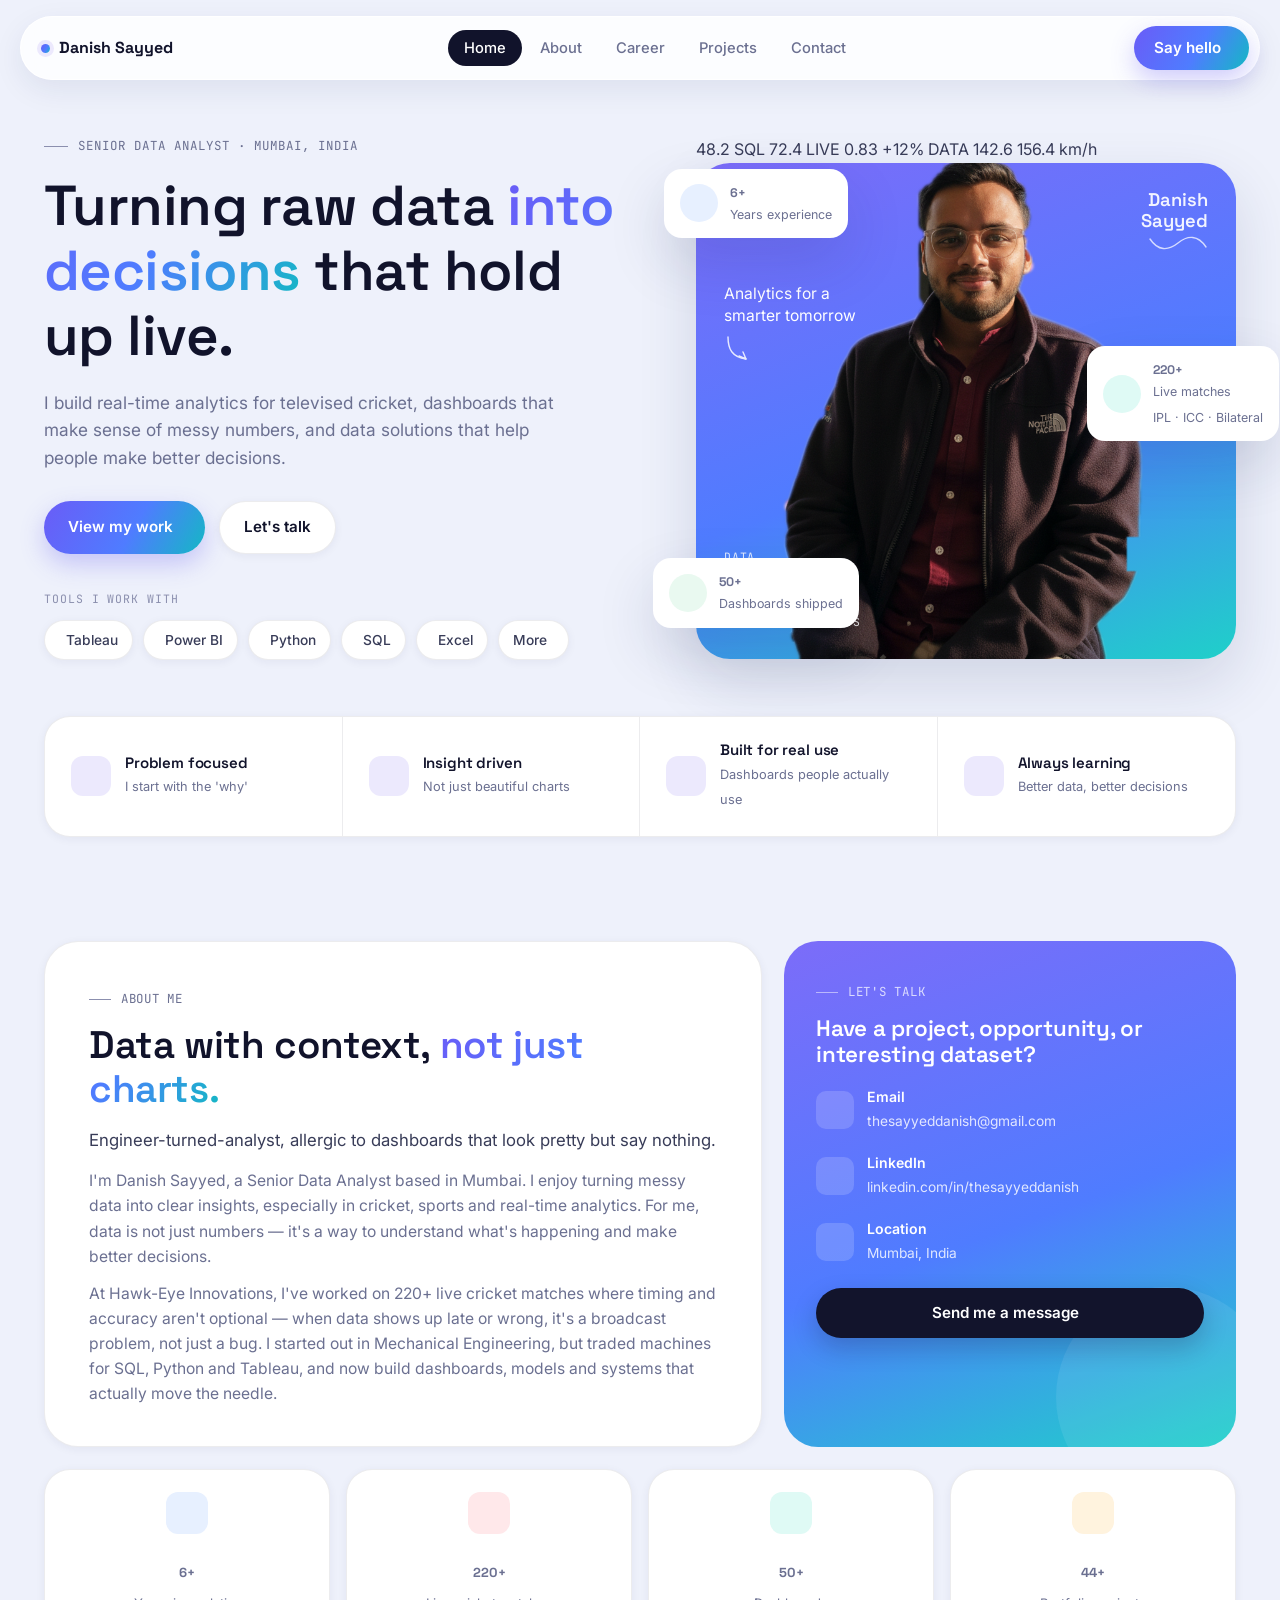
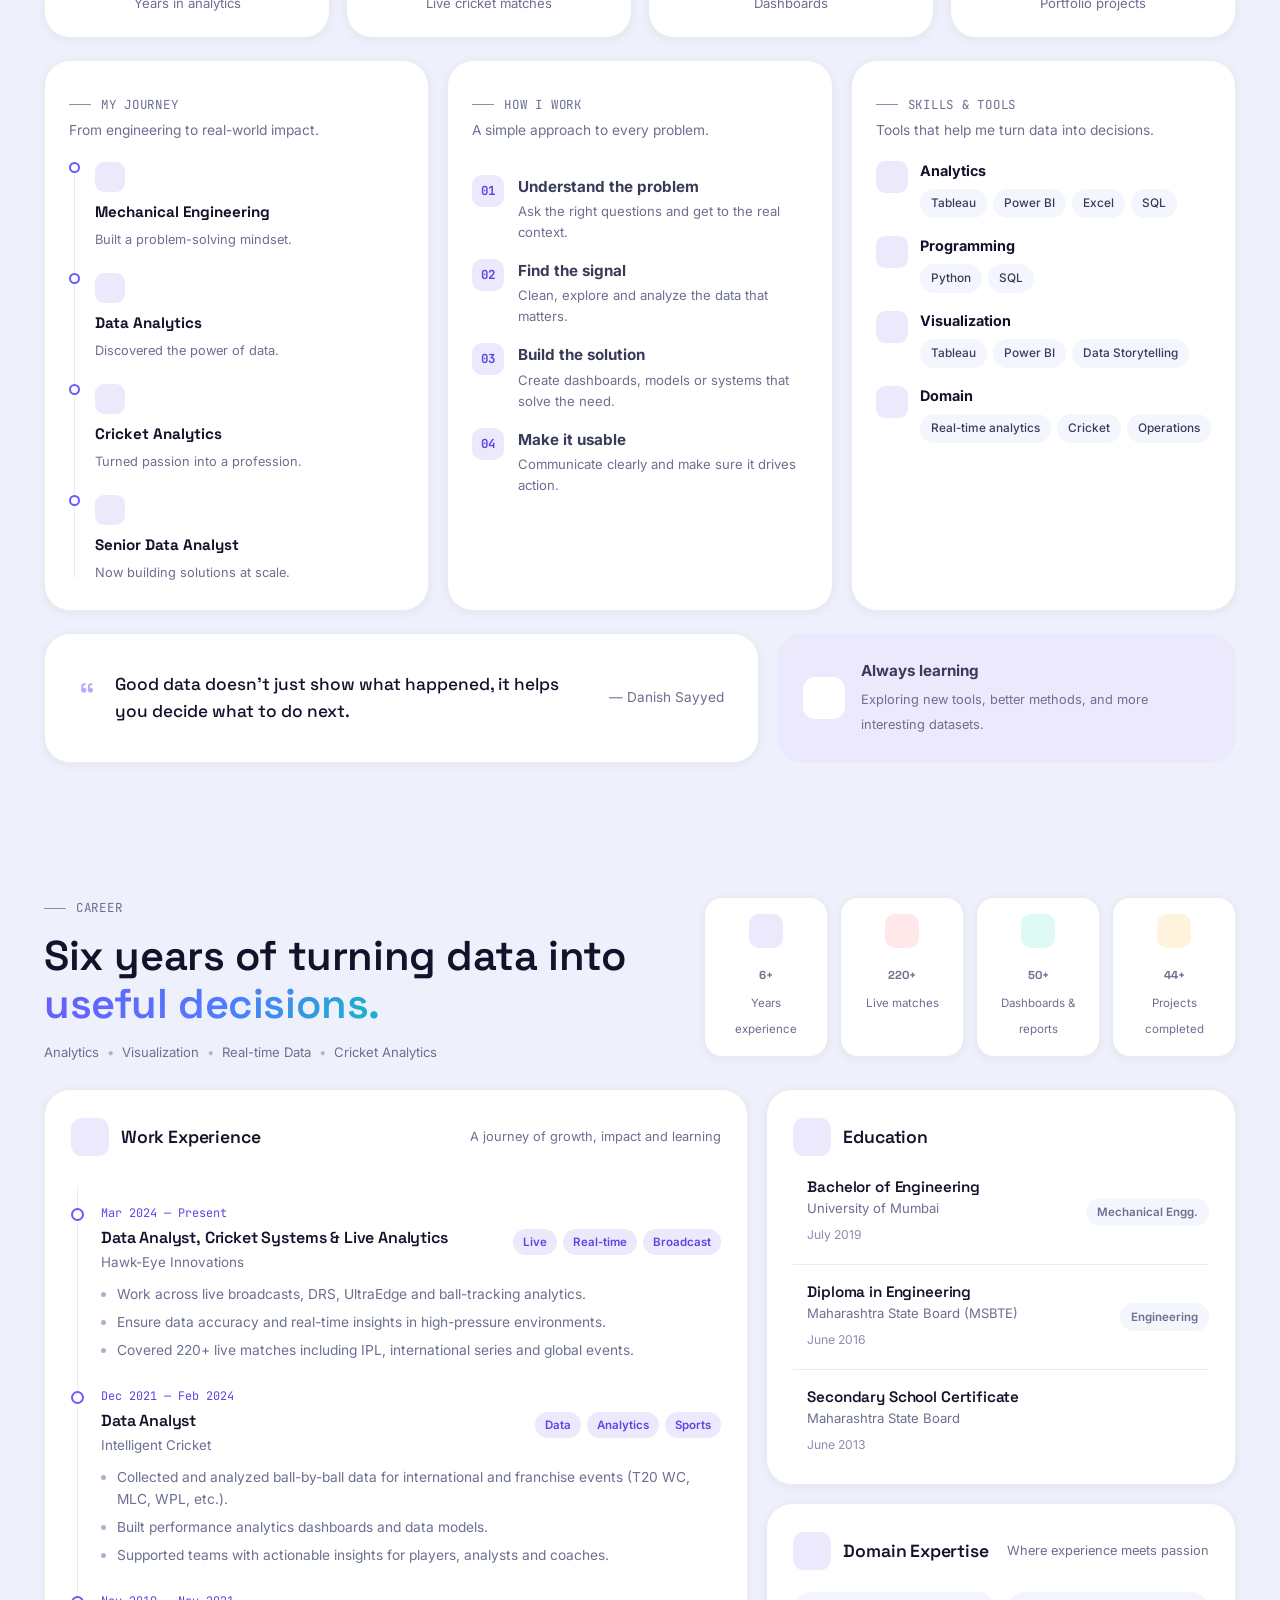
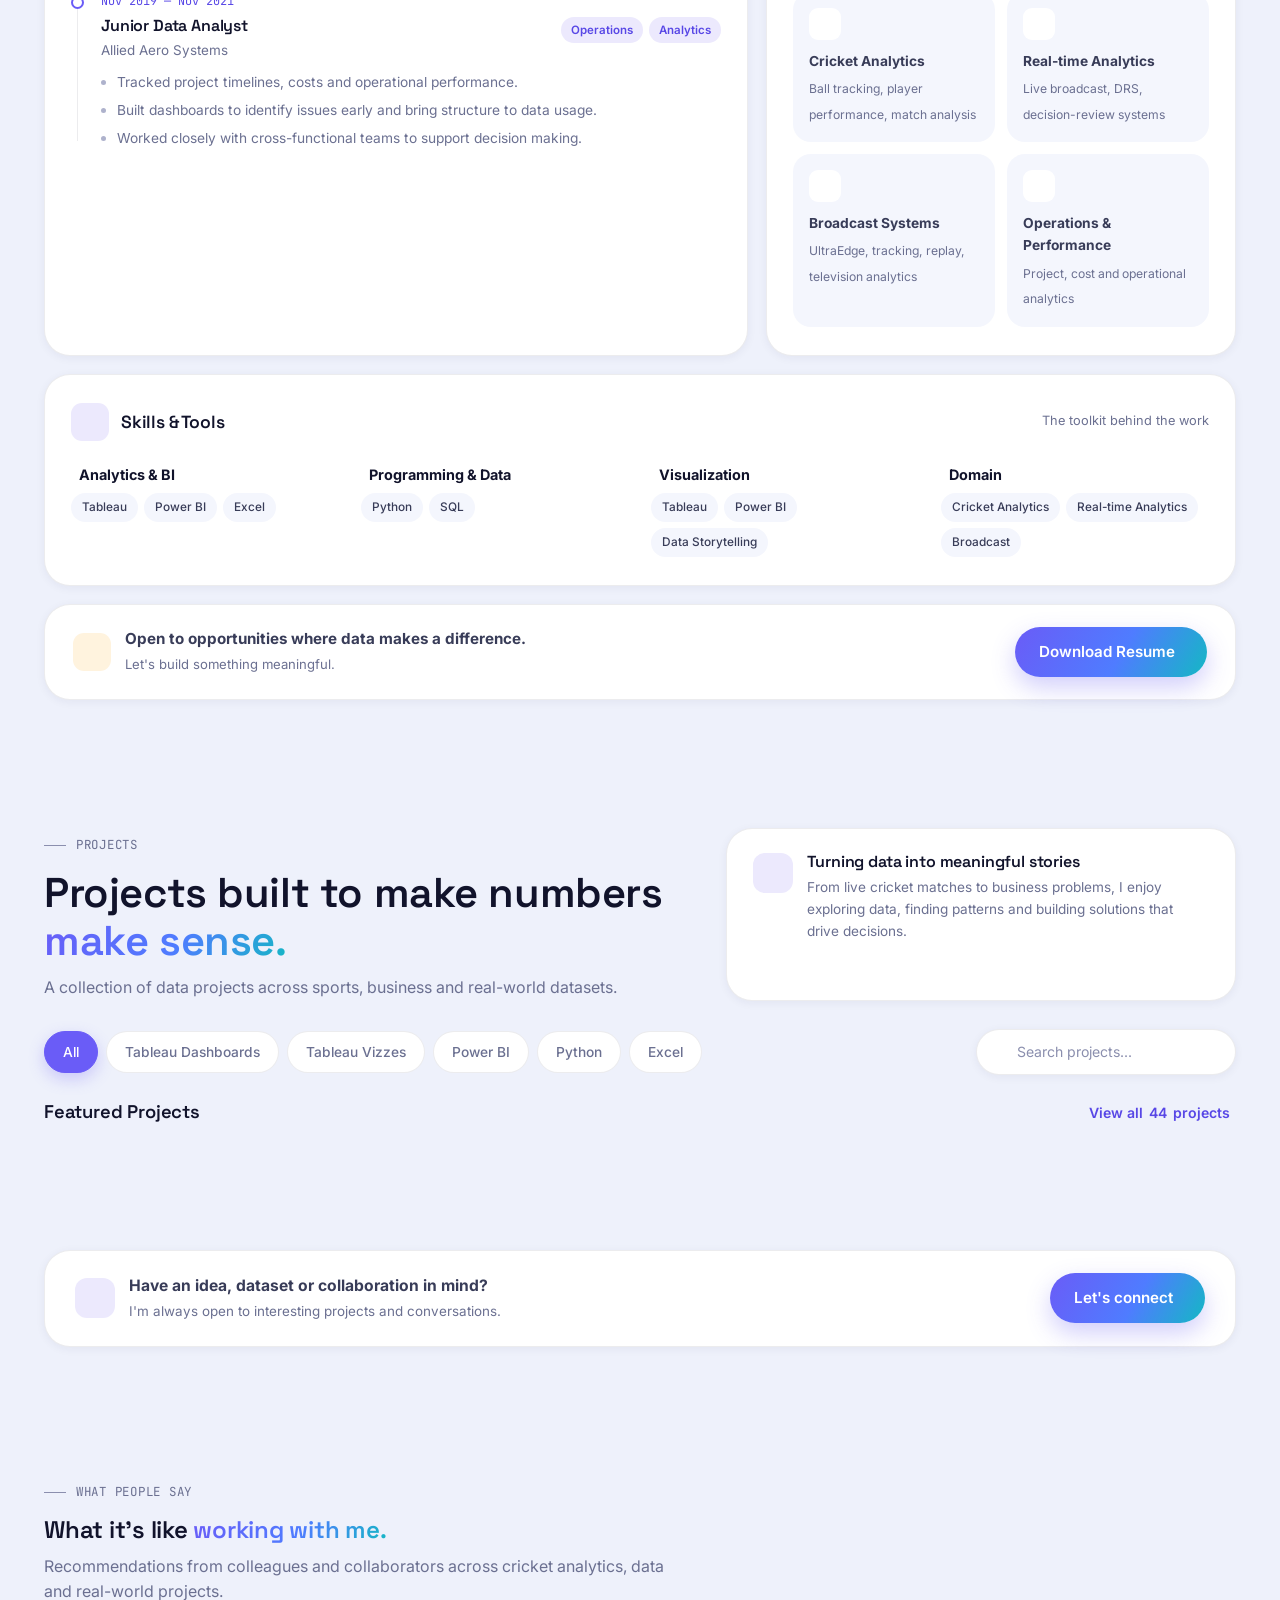
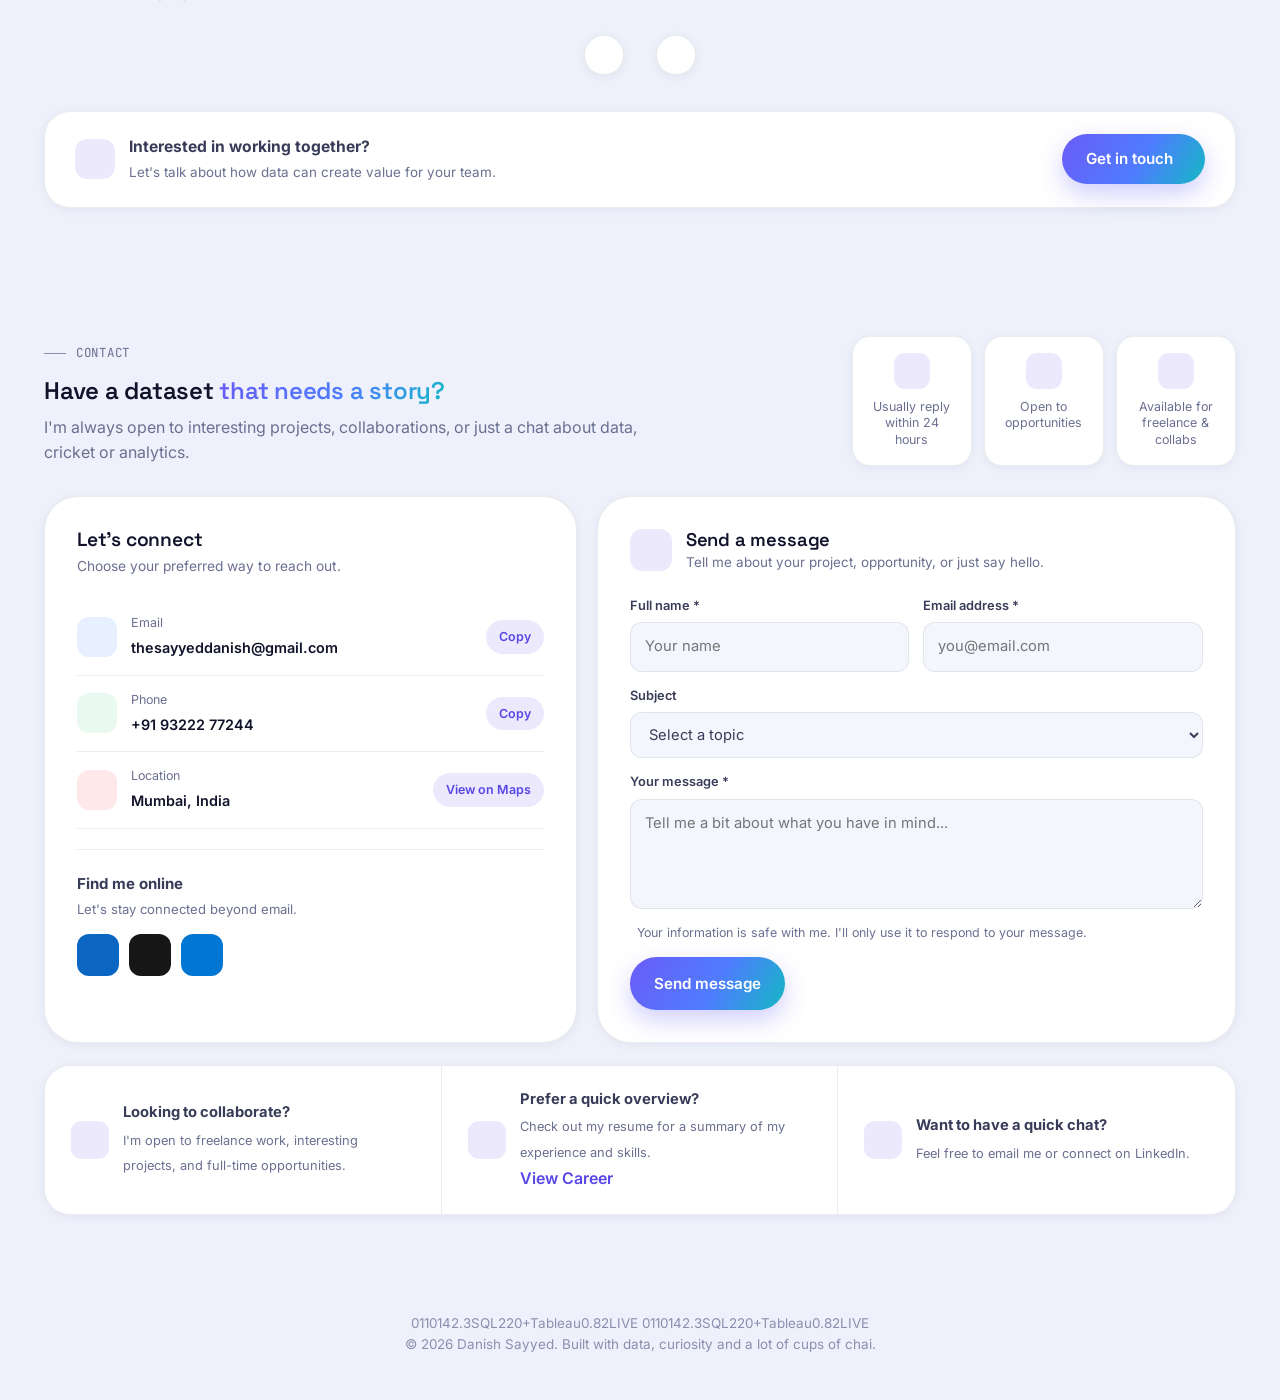
==== commit 254e6f4e: "Add files via upload" ====
--- a/index.html
+++ b/index.html
@@ -3,12 +3,14 @@
 <head>
 <meta charset="UTF-8">
 <meta name="viewport" content="width=device-width, initial-scale=1.0">
-<title>Danish Sayyed</title>
+<title>Danish Sayyed — Senior Data Analyst</title>
 <meta name="description" content="Danish Sayyed — Senior Data Analyst in Mumbai. Real-time cricket analytics, dashboards and data solutions that hold up live.">
-<link rel="icon" href="./assets/images/logo.png">
+<link rel="icon" href="./assets/images/logo.ico">
 <link rel="preconnect" href="https://fonts.googleapis.com">
 <link href="https://fonts.googleapis.com/css2?family=Space+Grotesk:wght@500;600;700&family=Inter:wght@400;500;600;700&family=JetBrains+Mono:wght@400;500&display=swap" rel="stylesheet">
 <link rel="stylesheet" href="./assets/css/style.css">
+<script type="module" src="https://unpkg.com/[email protected]/dist/ionicons/ionicons.esm.js"></script>
+<script nomodule src="https://unpkg.com/[email protected]/dist/ionicons/ionicons.js"></script>
 </head>
 <body>
 
@@ -16,6 +18,7 @@
   <nav class="nav">
     <a href="#home" class="nav-brand"><span class="dot"></span> Danish Sayyed</a>
     <ul class="nav-links">
+      <li class="nav-indicator" aria-hidden="true"></li>
       <li><a href="#home" class="nav-link">Home</a></li>
       <li><a href="#about" class="nav-link">About</a></li>
       <li><a href="#career" class="nav-link">Career</a></li>
@@ -42,7 +45,7 @@
       <div class="hero-grid">
         <div data-reveal="left">
           <div class="hero-kicker"><span class="line"></span> SENIOR DATA ANALYST · MUMBAI, INDIA</div>
-          <h1>Turning raw data into<span class="accent"> decisions</span> that hold up live.</h1>
+          <h1>Turning raw data <span class="accent">into decisions</span> that hold up live.</h1>
           <p class="hero-desc">I build real-time analytics for televised cricket, dashboards that make sense of messy numbers, and data solutions that help people make better decisions.</p>
           <div class="hero-actions">
             <a href="#projects" class="btn btn-primary">View my work <ion-icon name="arrow-forward-outline"></ion-icon></a>
@@ -60,7 +63,22 @@
         </div>
 
         <div class="hero-visual" data-reveal="right">
+          <div class="data-fragments" id="hero-fragments" aria-hidden="true">
+            <span class="fragment f1">48.2</span>
+            <span class="fragment f2">SQL</span>
+            <span class="fragment f3">72.4</span>
+            <span class="fragment f4">LIVE</span>
+            <span class="fragment f5">0.83</span>
+            <span class="fragment f6">+12%</span>
+            <span class="fragment f7">DATA</span>
+            <span class="fragment f8">142.6</span>
+            <span class="fragment fragment-cricket fc1">156.4 km/h</span>
+          </div>
           <div class="hero-panel">
+            <span class="live-ring" aria-hidden="true"></span>
+            <div class="live-label" id="hero-live-label" aria-hidden="true">
+              <span class="live-dot"></span><span class="live-label-text">LIVE ANALYTICS</span>
+            </div>
             <div class="hero-panel-scribble">
               <div class="name">Danish<br>Sayyed</div>
               <svg width="60" height="20" viewBox="0 0 60 20" fill="none"><path d="M2 4C10 16 20 16 30 8C40 0 50 0 58 12" stroke="currentColor" stroke-width="1.4" stroke-linecap="round"/></svg>
@@ -69,7 +87,7 @@
               Analytics for a smarter tomorrow
               <svg width="34" height="30" viewBox="0 0 34 30" fill="none"><path d="M4 2C4 14 8 22 22 24" stroke="currentColor" stroke-width="1.4" stroke-linecap="round"/><path d="M15 21L22 24L19 17" stroke="currentColor" stroke-width="1.4" stroke-linecap="round" stroke-linejoin="round"/></svg>
             </div>
-            <img class="hero-photo" src="./assets/images/danishcutout.png" alt="Danish Sayyed">
+            <img class="hero-photo" src="./assets/images/danish-cutout.png" alt="Danish Sayyed">
             <div class="hero-panel-caption">DATA<br>ANALYTICS<br>VISUALIZATION<br>REAL-TIME INSIGHTS</div>
           </div>
 
@@ -141,7 +159,8 @@
         <div class="about-col-card" data-reveal="scale" style="--i:0">
           <div class="eyebrow"><span class="line"></span> MY JOURNEY</div>
           <p class="lede-sm">From engineering to real-world impact.</p>
-          <div class="journey-list">
+          <div class="journey-list" id="journey-signal-list">
+            <span class="signal-dot" aria-hidden="true"></span>
             <div class="journey-item"><div class="ic"><ion-icon name="construct-outline"></ion-icon></div><h5>Mechanical Engineering</h5><span>Built a problem-solving mindset.</span></div>
             <div class="journey-item"><div class="ic"><ion-icon name="analytics-outline"></ion-icon></div><h5>Data Analytics</h5><span>Discovered the power of data.</span></div>
             <div class="journey-item"><div class="ic"><ion-icon name="baseball-outline"></ion-icon></div><h5>Cricket Analytics</h5><span>Turned passion into a profession.</span></div>
@@ -152,7 +171,8 @@
         <div class="about-col-card" data-reveal="scale" style="--i:1">
           <div class="eyebrow"><span class="line"></span> HOW I WORK</div>
           <p class="lede-sm">A simple approach to every problem.</p>
-          <div class="how-i-work-list">
+          <div class="how-i-work-list" id="howwork-signal-list">
+            <span class="signal-dot signal-dot-h" aria-hidden="true"></span>
             <div class="how-item"><div class="num">01</div><div><h5>Understand the problem</h5><p>Ask the right questions and get to the real context.</p></div></div>
             <div class="how-item"><div class="num">02</div><div><h5>Find the signal</h5><p>Clean, explore and analyze the data that matters.</p></div></div>
             <div class="how-item"><div class="num">03</div><div><h5>Build the solution</h5><p>Create dashboards, models or systems that solve the need.</p></div></div>
@@ -198,7 +218,7 @@
         </div>
         <div class="career-kpis" data-reveal="right">
           <div class="career-kpi"><div class="ic" style="background:var(--violet-100);color:var(--violet)"><ion-icon name="calendar-outline"></ion-icon></div><b><span data-count="6" data-suffix="+">0+</span></b><span>Years experience</span></div>
-          <div class="career-kpi"><div class="ic" style="background:#ffe8ea;color:var(--coral)"><ion-icon name="radio-outline"></ion-icon></div><b><span data-count="325" data-suffix="+">0+</span></b><span>Live matches</span></div>
+          <div class="career-kpi"><div class="ic" style="background:#ffe8ea;color:var(--coral)"><ion-icon name="radio-outline"></ion-icon></div><b><span data-count="220" data-suffix="+">0+</span></b><span>Live matches</span></div>
           <div class="career-kpi"><div class="ic" style="background:var(--cyan-100);color:var(--cyan)"><ion-icon name="bar-chart-outline"></ion-icon></div><b><span data-count="50" data-suffix="+">0+</span></b><span>Dashboards &amp; reports</span></div>
           <div class="career-kpi"><div class="ic" style="background:#fff3de;color:#c9820b"><ion-icon name="trophy-outline"></ion-icon></div><b><span data-count="44" data-suffix="+">0+</span></b><span>Projects completed</span></div>
         </div>
@@ -210,8 +230,9 @@
             <div class="panel-head-left"><div class="ic"><ion-icon name="briefcase-outline"></ion-icon></div><h3>Work Experience</h3></div>
             <span class="panel-head-note">A journey of growth, impact and learning</span>
           </div>
-          <div class="exp-timeline">
-            <div class="exp-item">
+          <div class="exp-timeline" id="career-timeline">
+            <span class="career-scanner" aria-hidden="true"></span>
+            <div class="exp-item" data-current="true">
               <span class="exp-date">Mar 2024 — Present</span>
               <div class="exp-row-head">
                 <div><h4>Data Analyst, Cricket Systems &amp; Live Analytics</h4><span class="company">Hawk-Eye Innovations</span></div>
@@ -254,14 +275,18 @@
           <div class="panel">
             <div class="panel-head"><div class="panel-head-left"><div class="ic"><ion-icon name="school-outline"></ion-icon></div><h3>Education</h3></div></div>
             <div class="edu-item">
-              <img class="exp-logo" src="./assets/images/logo.png" alt="University of Mumbai placeholder logo">
+              <div class="edu-logo-placeholder" title="Add your college logo later"><ion-icon name="school-outline"></ion-icon></div>
               <div style="flex:1"><h4>Bachelor of Engineering</h4><div class="school">University of Mumbai</div><time>July 2019</time></div>
               <span class="edu-tag">Mechanical Engg.</span>
             </div>
             <div class="edu-item">
-              <img class="exp-logo" src="./assets/images/logo.png" alt="MSBTE placeholder logo">
+              <div class="edu-logo-placeholder" title="Add your college logo later"><ion-icon name="school-outline"></ion-icon></div>
               <div style="flex:1"><h4>Diploma in Engineering</h4><div class="school">Maharashtra State Board (MSBTE)</div><time>June 2016</time></div>
               <span class="edu-tag">Engineering</span>
+            </div>
+            <div class="edu-item">
+              <div class="edu-logo-placeholder" title="Add your college logo later"><ion-icon name="school-outline"></ion-icon></div>
+              <div style="flex:1"><h4>Secondary School Certificate</h4><div class="school">Maharashtra State Board</div><time>June 2013</time></div>
             </div>
           </div>
 
@@ -332,8 +357,14 @@
         <a href="projects.html" class="view-all-link">View all <span id="project-total-count">44</span> projects <ion-icon name="arrow-forward-outline"></ion-icon></a>
       </div>
 
-      <div class="project-grid" id="featured-project-grid" data-reveal="scale">
-        <!-- Featured cards injected by script below, mirrors PROJECTS ids 0,1,2,4,6,7 -->
+      <div class="gallery-wrap" data-reveal="scale">
+        <button class="gallery-arrow gallery-prev" aria-label="Previous project"><ion-icon name="chevron-back-outline"></ion-icon></button>
+        <div class="gallery-viewport" id="gallery-viewport">
+          <div class="project-gallery" id="featured-project-grid">
+            <!-- Featured cards injected by script below, mirrors PROJECTS ids 0,1,2,4,6,7 -->
+          </div>
+        </div>
+        <button class="gallery-arrow gallery-next" aria-label="Next project"><ion-icon name="chevron-forward-outline"></ion-icon></button>
       </div>
 
       <div class="connect-strip" data-reveal="scale">
@@ -347,38 +378,37 @@
   </section>
 
   <!-- ============ TESTIMONIALS ============ -->
-<section class="section" id="testimonials">
-  <div class="wrap" data-testimonials>
-    <div class="testi-head-row">
-      <div data-reveal="left">
-        <div class="eyebrow"><span class="line"></span> WHAT PEOPLE SAY</div>
-        <h2>What it's like <span class="accent">working with me.</span></h2>
-        <p style="color:var(--ink-500);margin-top:10px;">Recommendations from colleagues and collaborators across cricket analytics, data and real-world projects.</p>
-      </div>
-      <div class="testi-stats-row" data-reveal="right">
-        <div class="testi-stat"><div class="ic"><ion-icon name="people-outline"></ion-icon></div><b><span data-count="7" data-suffix="+">0+</span></b><span>Recommendations<br>from industry peers</span></div>
-        <div class="testi-stat"><div class="ic"><ion-icon name="star-outline"></ion-icon></div><b><span data-count="100" data-suffix="%">0%</span></b><span>Would work<br>with again</span></div>
-      </div>
-    </div>
-
-    <!-- Single card container -->
-    <div class="testi-featured" data-reveal="scale"><!-- rendered by JS --></div>
-
-    <div class="testi-controls">
-      <button class="testi-arrow" data-testi-prev aria-label="Previous"><ion-icon name="chevron-back-outline"></ion-icon></button>
-      <div class="testi-dots"></div>
-      <button class="testi-arrow" data-testi-next aria-label="Next"><ion-icon name="chevron-forward-outline"></ion-icon></button>
-    </div>
-
-    <div class="connect-strip" data-reveal="scale" style="margin-top:36px;">
-      <div class="connect-strip-left">
-        <div class="ic"><ion-icon name="bulb-outline"></ion-icon></div>
-        <div><h5>Interested in working together?</h5><span>Let's talk about how data can create value for your team.</span></div>
-      </div>
-      <a href="#contact" class="btn btn-primary">Get in touch <ion-icon name="arrow-forward-outline"></ion-icon></a>
-    </div>
-  </div>
-</section>
+  <section class="section" id="testimonials">
+    <div class="wrap" data-testimonials>
+      <div class="testi-head-row">
+        <div data-reveal="left">
+          <div class="eyebrow"><span class="line"></span> WHAT PEOPLE SAY</div>
+          <h2>What it's like <span class="accent">working with me.</span></h2>
+          <p style="color:var(--ink-500);margin-top:10px;">Recommendations from colleagues and collaborators across cricket analytics, data and real-world projects.</p>
+        </div>
+      </div>
+
+      <div class="testi-train-wrap" data-reveal="scale">
+        <div class="testi-train-viewport" id="testi-viewport">
+          <div class="testi-train" id="testi-track"><!-- rendered by JS --></div>
+        </div>
+      </div>
+
+      <div class="testi-controls">
+        <button class="testi-arrow" data-testi-prev aria-label="Previous testimonial"><ion-icon name="chevron-back-outline"></ion-icon></button>
+        <div class="testi-dots"></div>
+        <button class="testi-arrow" data-testi-next aria-label="Next testimonial"><ion-icon name="chevron-forward-outline"></ion-icon></button>
+      </div>
+
+      <div class="connect-strip" data-reveal="scale" style="margin-top:36px;">
+        <div class="connect-strip-left">
+          <div class="ic"><ion-icon name="bulb-outline"></ion-icon></div>
+          <div><h5>Interested in working together?</h5><span>Let's talk about how data can create value for your team.</span></div>
+        </div>
+        <a href="#contact" class="btn btn-primary">Get in touch <ion-icon name="arrow-forward-outline"></ion-icon></a>
+      </div>
+    </div>
+  </section>
 
   <!-- ============ CONTACT ============ -->
   <section class="section" id="contact">
@@ -477,6 +507,12 @@
 </main>
 
 <footer>
+  <div class="footer-stream" aria-hidden="true">
+    <div class="footer-stream-track">
+      <span>01</span><span>101</span><span>42.3</span><span>SQL</span><span>220+</span><span>Tableau</span><span>0.82</span><span>LIVE</span>
+      <span>01</span><span>101</span><span>42.3</span><span>SQL</span><span>220+</span><span>Tableau</span><span>0.82</span><span>LIVE</span>
+    </div>
+  </div>
   <p>© <span id="year"></span> Danish Sayyed. Built with data, curiosity and a lot of cups of chai.</p>
 </footer>
 
@@ -511,24 +547,7 @@
     if (!grid || typeof PROJECTS === 'undefined') return;
     const featured = PROJECTS.filter(p => p.featured);
     document.getElementById('project-total-count').textContent = PROJECTS.length;
-    grid.innerHTML = featured.map(p => `
-      <div class="project-card">
-        <div class="thumb">
-          <span class="card-tag">${p.label}</span>
-          <img src="${p.img}" alt="${p.title}" loading="lazy">
-          <div class="thumb-overlay">
-            <button class="card-view" data-preview-btn="${p.id}" aria-label="View ${p.title}"><ion-icon name="eye-outline"></ion-icon></button>
-          </div>
-        </div>
-        <div class="project-body">
-          <h3>${p.title}</h3>
-          <p>${p.desc}</p>
-          <div class="project-foot">
-            <div class="mini-tags">${p.tags.map(t => `<span class="mini-tag">${t}</span>`).join('')}</div>
-            <a href="${p.href}" target="_blank" rel="noopener" aria-label="Open ${p.title}"><ion-icon name="arrow-forward-outline"></ion-icon></a>
-          </div>
-        </div>
-      </div>`).join('');
+    grid.innerHTML = featured.map(renderProjectCard).join('');
   })();
 
   // copy buttons
@@ -542,7 +561,5 @@
     });
   });
 </script>
-<script type="module" src="https://unpkg.com/ionicons@7.1.0/dist/ionicons/ionicons.esm.js"></script>
-<script nomodule src="https://unpkg.com/ionicons@7.1.0/dist/ionicons/ionicons.js"></script>
 </body>
 </html>
--- a/assets/css/style.css
+++ b/assets/css/style.css
@@ -681,3 +681,14 @@
 .back-link{ display:inline-flex; align-items:center; gap:6px; font-size:.86rem; font-weight:600; color:var(--ink-500); margin-bottom:18px; }
 .back-link:hover{ color:var(--ink-900); }
 .results-empty{ text-align:center; padding:60px 20px; color:var(--ink-400); font-size:.95rem; }
+
+.testi-featured {
+  transition: transform 0.25s ease, opacity 0.25s ease;
+  opacity: 1;
+  transform: translateX(0);
+}
+
+.testi-featured.testi-animating {
+  opacity: 0;
+  transform: translateX(25px);
+}
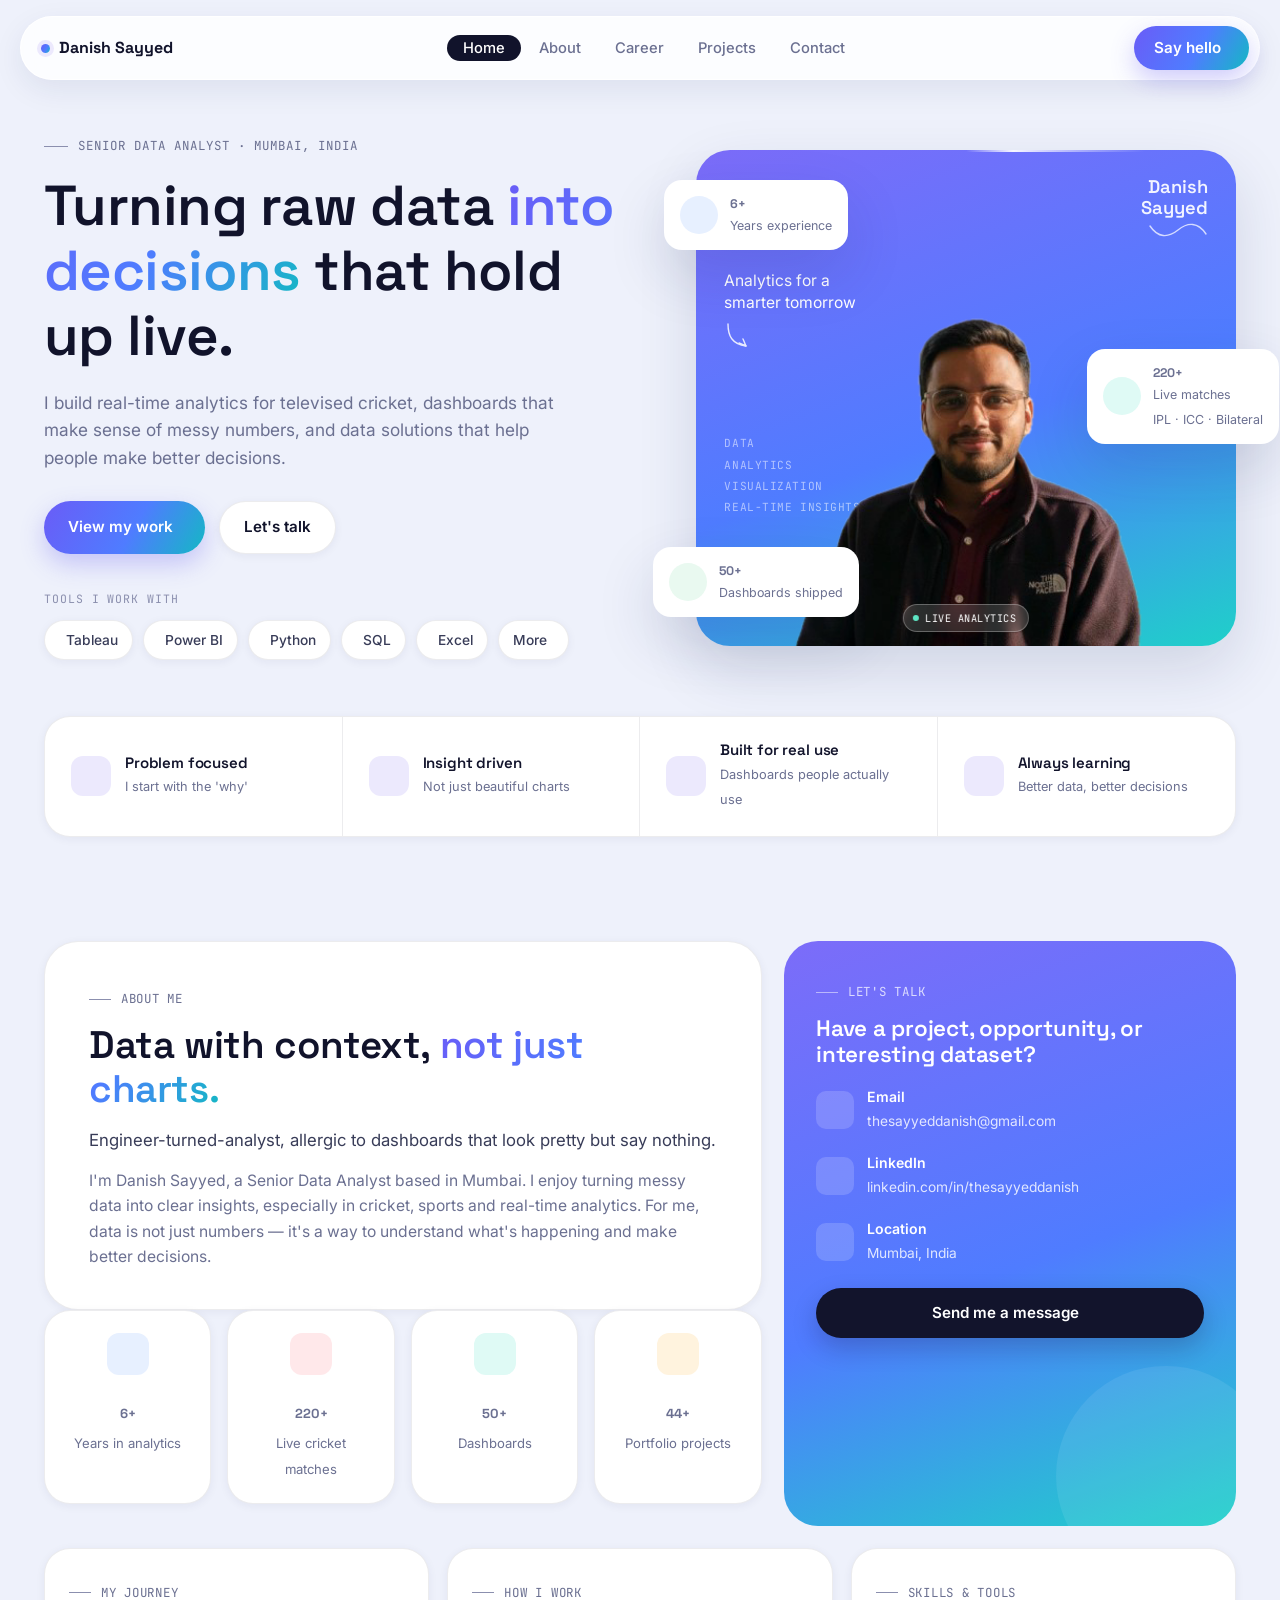
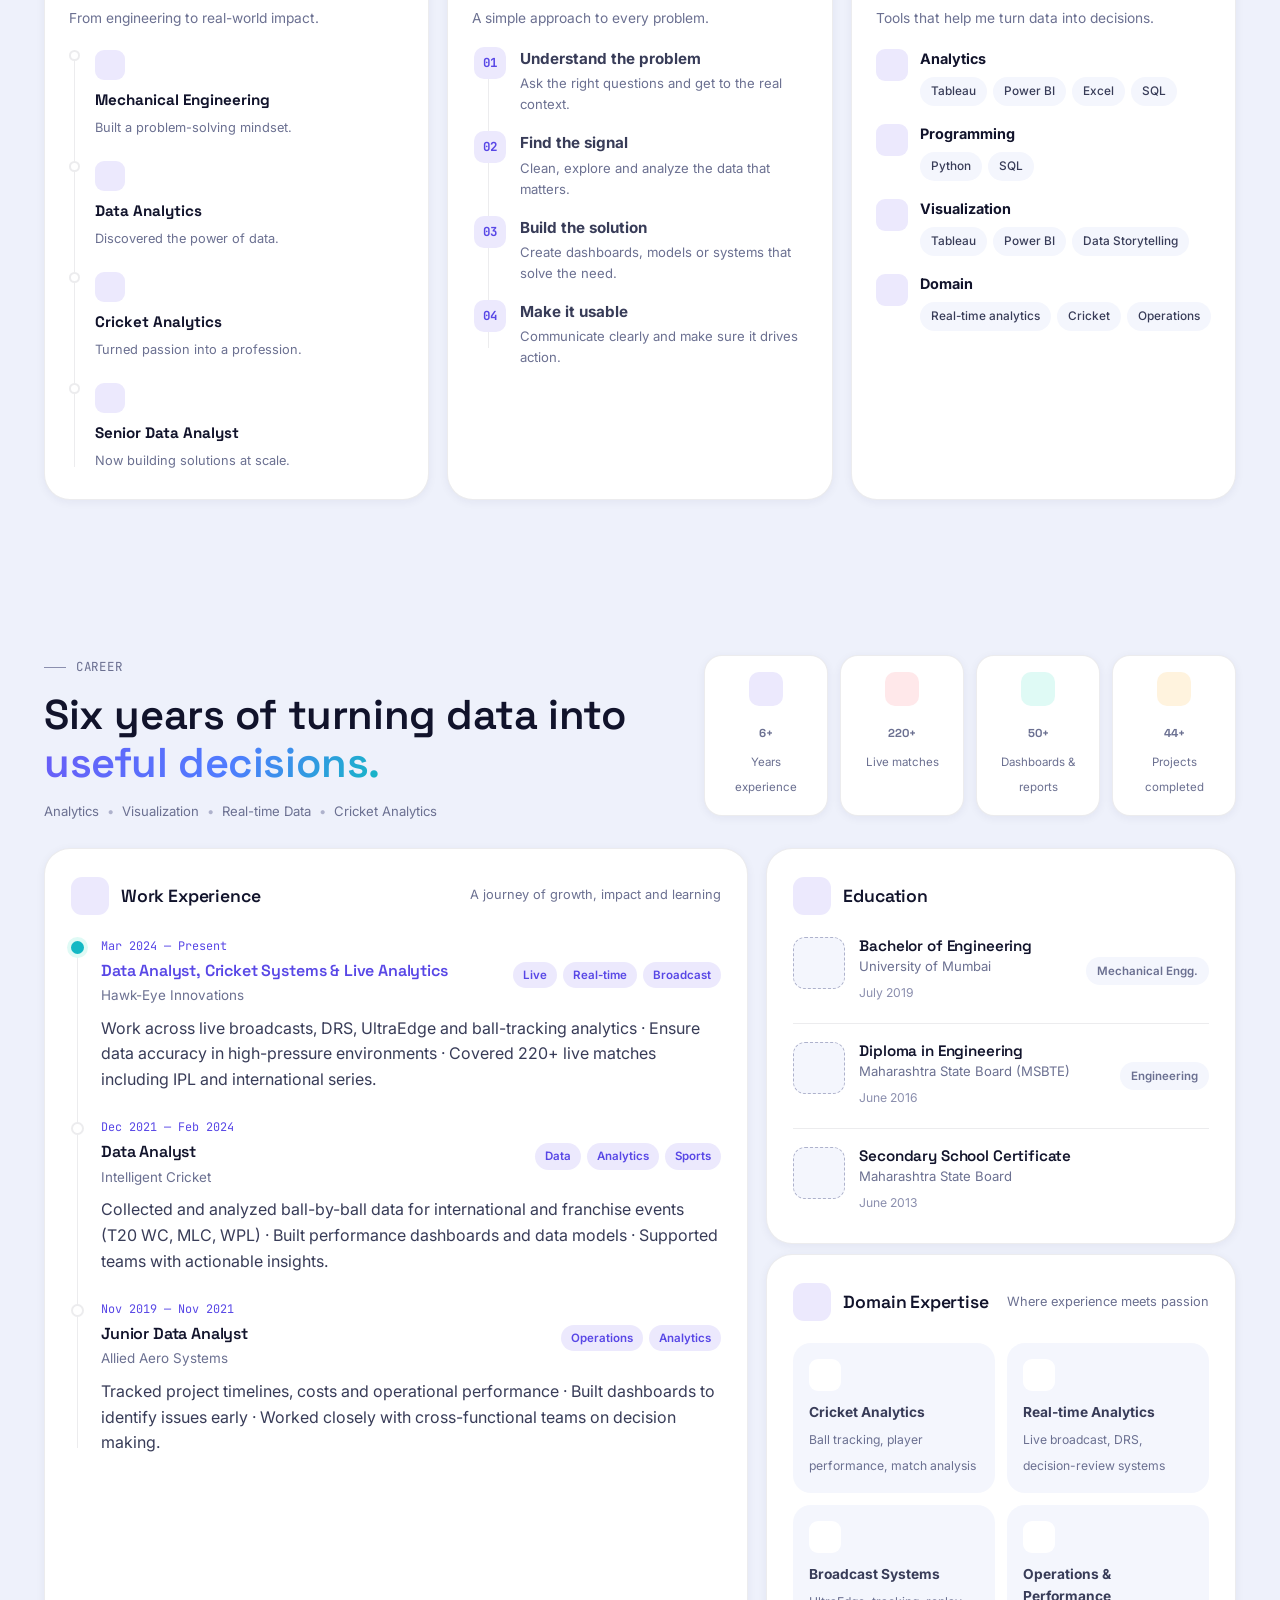
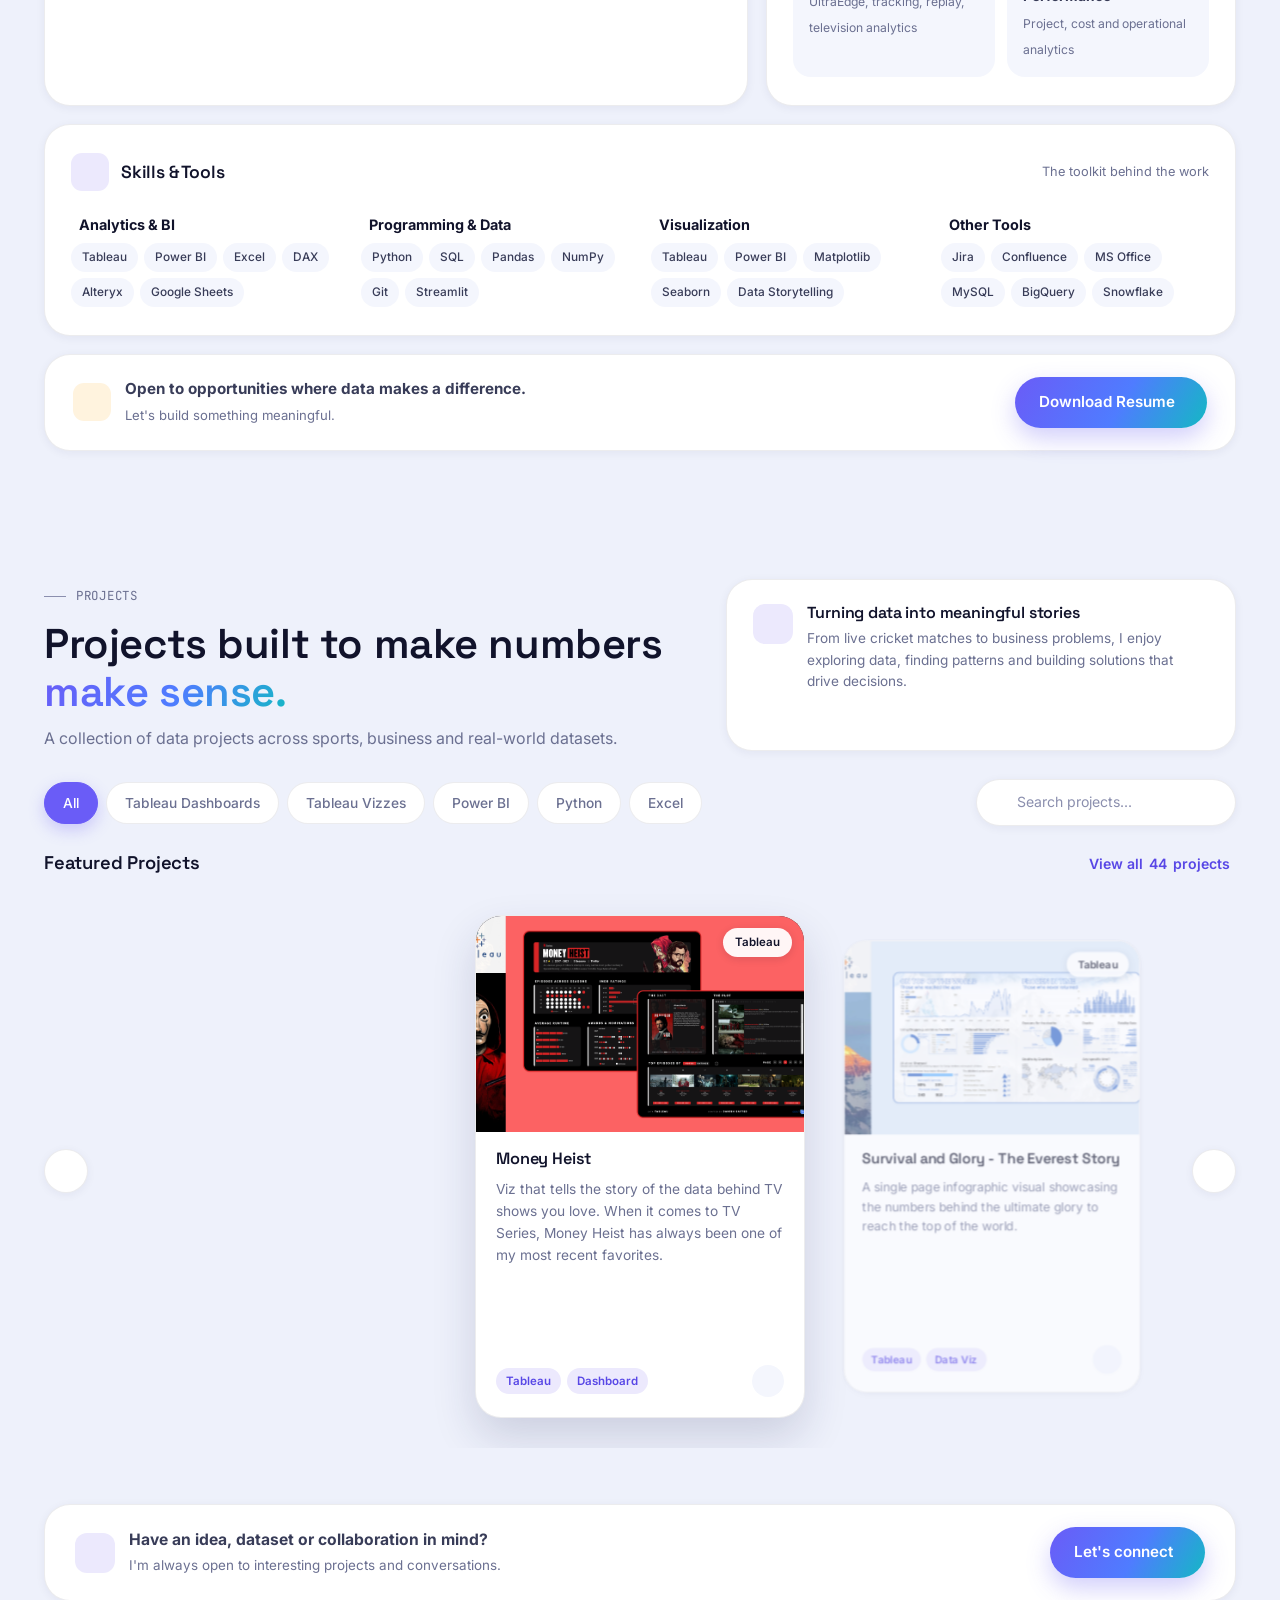
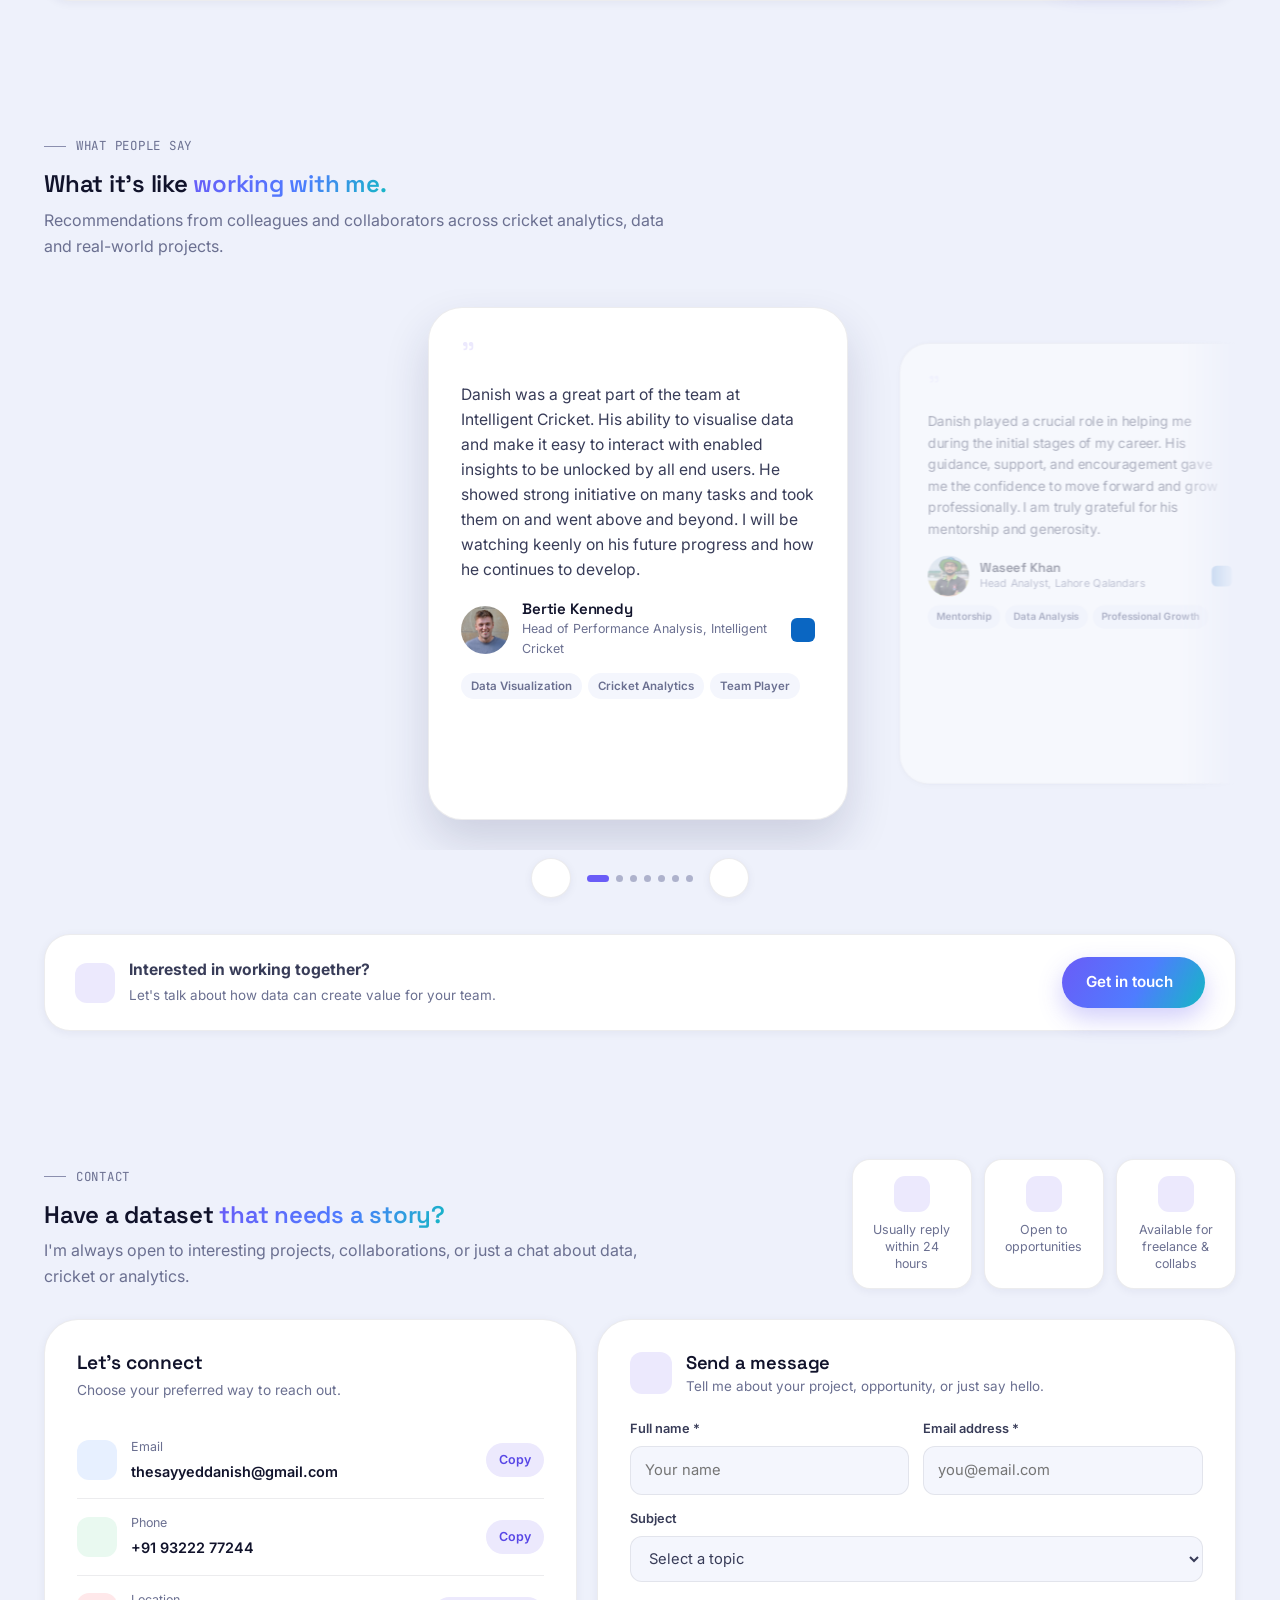
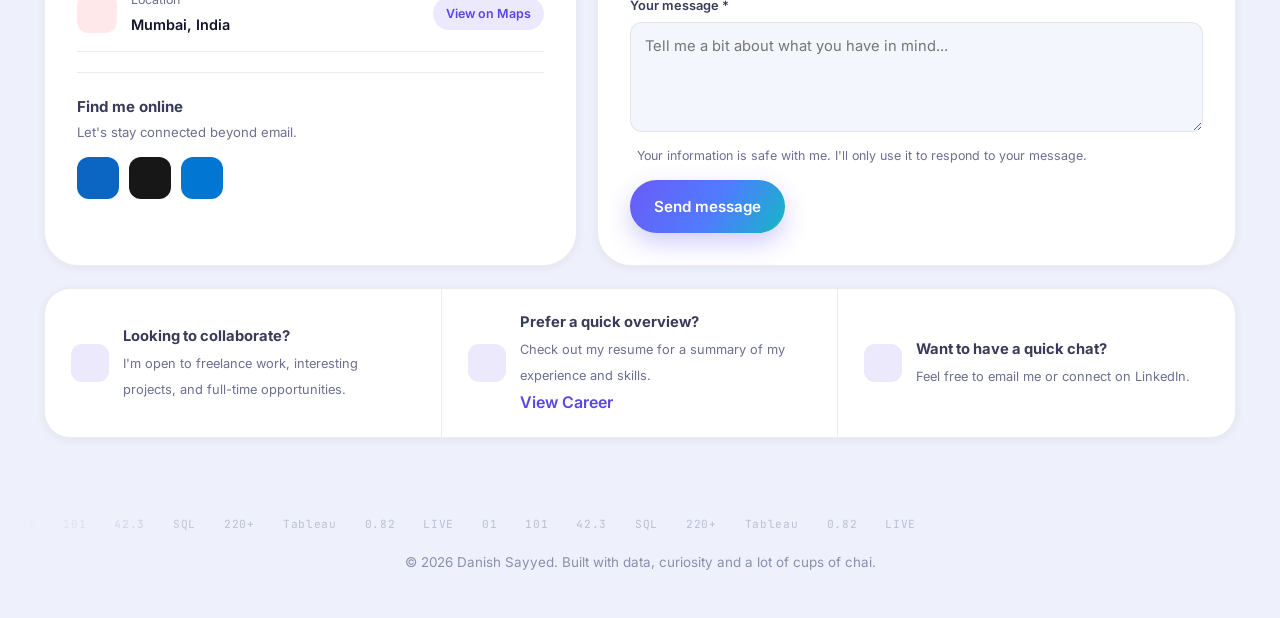
==== commit e18a0e61: "Add files via upload" ====
--- a/index.html
+++ b/index.html
@@ -9,8 +9,7 @@
 <link rel="preconnect" href="https://fonts.googleapis.com">
 <link href="https://fonts.googleapis.com/css2?family=Space+Grotesk:wght@500;600;700&family=Inter:wght@400;500;600;700&family=JetBrains+Mono:wght@400;500&display=swap" rel="stylesheet">
 <link rel="stylesheet" href="./assets/css/style.css">
-<script type="module" src="https://unpkg.com/[email protected]/dist/ionicons/ionicons.esm.js"></script>
-<script nomodule src="https://unpkg.com/[email protected]/dist/ionicons/ionicons.js"></script>
+<script src="https://unpkg.com/[email protected]/dist/ionicons/ionicons.js"></script>
 </head>
 <body>
 
@@ -87,7 +86,7 @@
               Analytics for a smarter tomorrow
               <svg width="34" height="30" viewBox="0 0 34 30" fill="none"><path d="M4 2C4 14 8 22 22 24" stroke="currentColor" stroke-width="1.4" stroke-linecap="round"/><path d="M15 21L22 24L19 17" stroke="currentColor" stroke-width="1.4" stroke-linecap="round" stroke-linejoin="round"/></svg>
             </div>
-            <img class="hero-photo" src="./assets/images/danish-cutout.png" alt="Danish Sayyed">
+            <img class="hero-photo" src="./assets/images/danishcutout.png" alt="Danish Sayyed">
             <div class="hero-panel-caption">DATA<br>ANALYTICS<br>VISUALIZATION<br>REAL-TIME INSIGHTS</div>
           </div>
 
@@ -116,15 +115,22 @@
   </section>
 
   <!-- ============ ABOUT ============ -->
-  <section class="section" id="about">
+  <section class="section about-section" id="about">
     <div class="wrap">
       <div class="about-hero">
-        <div class="about-intro-card" data-reveal="left">
-          <div class="eyebrow"><span class="line"></span> ABOUT ME</div>
-          <h2>Data with context, <span class="accent">not just charts.</span></h2>
-          <p class="lede">Engineer-turned-analyst, allergic to dashboards that look pretty but say nothing.</p>
-          <p class="body-text">I'm Danish Sayyed, a Senior Data Analyst based in Mumbai. I enjoy turning messy data into clear insights, especially in cricket, sports and real-time analytics. For me, data is not just numbers — it's a way to understand what's happening and make better decisions.</p>
-          <p class="body-text">At Hawk-Eye Innovations, I've worked on 220+ live cricket matches where timing and accuracy aren't optional — when data shows up late or wrong, it's a broadcast problem, not just a bug. I started out in Mechanical Engineering, but traded machines for SQL, Python and Tableau, and now build dashboards, models and systems that actually move the needle.</p>
+        <div class="about-hero-left">
+          <div class="about-intro-card" data-reveal="left">
+            <div class="eyebrow"><span class="line"></span> ABOUT ME</div>
+            <h2>Data with context, <span class="accent">not just charts.</span></h2>
+            <p class="lede">Engineer-turned-analyst, allergic to dashboards that look pretty but say nothing.</p>
+            <p class="body-text">I'm Danish Sayyed, a Senior Data Analyst based in Mumbai. I enjoy turning messy data into clear insights, especially in cricket, sports and real-time analytics. For me, data is not just numbers — it's a way to understand what's happening and make better decisions.</p>
+          </div>
+          <div class="about-stats" data-reveal="scale">
+            <div class="stat-card"><div class="ic" style="background:#e7f0ff;color:var(--blue)"><ion-icon name="trending-up-outline"></ion-icon></div><b><span data-count="6" data-suffix="+">0+</span></b><span>Years in analytics</span></div>
+            <div class="stat-card"><div class="ic" style="background:#ffe8ea;color:var(--coral)"><ion-icon name="radio-outline"></ion-icon></div><b><span data-count="220" data-suffix="+">0+</span></b><span>Live cricket matches</span></div>
+            <div class="stat-card"><div class="ic" style="background:var(--cyan-100);color:var(--cyan)"><ion-icon name="bar-chart-outline"></ion-icon></div><b><span data-count="50" data-suffix="+">0+</span></b><span>Dashboards</span></div>
+            <div class="stat-card"><div class="ic" style="background:#fff3de;color:#c9820b"><ion-icon name="folder-outline"></ion-icon></div><b><span data-count="44" data-suffix="+">0+</span></b><span>Portfolio projects</span></div>
+          </div>
         </div>
 
         <div class="about-talk-card" data-reveal="right">
@@ -146,13 +152,6 @@
           </div>
           <a href="#contact" class="btn btn-dark">Send me a message <ion-icon name="arrow-forward-outline"></ion-icon></a>
         </div>
-      </div>
-
-      <div class="about-stats" data-reveal="scale">
-        <div class="stat-card"><div class="ic" style="background:#e7f0ff;color:var(--blue)"><ion-icon name="trending-up-outline"></ion-icon></div><b><span data-count="6" data-suffix="+">0+</span></b><span>Years in analytics</span></div>
-        <div class="stat-card"><div class="ic" style="background:#ffe8ea;color:var(--coral)"><ion-icon name="radio-outline"></ion-icon></div><b><span data-count="220" data-suffix="+">0+</span></b><span>Live cricket matches</span></div>
-        <div class="stat-card"><div class="ic" style="background:var(--cyan-100);color:var(--cyan)"><ion-icon name="bar-chart-outline"></ion-icon></div><b><span data-count="50" data-suffix="+">0+</span></b><span>Dashboards</span></div>
-        <div class="stat-card"><div class="ic" style="background:#fff3de;color:#c9820b"><ion-icon name="folder-outline"></ion-icon></div><b><span data-count="44" data-suffix="+">0+</span></b><span>Portfolio projects</span></div>
       </div>
 
       <div class="about-cols">
@@ -161,10 +160,10 @@
           <p class="lede-sm">From engineering to real-world impact.</p>
           <div class="journey-list" id="journey-signal-list">
             <span class="signal-dot" aria-hidden="true"></span>
-            <div class="journey-item"><div class="ic"><ion-icon name="construct-outline"></ion-icon></div><h5>Mechanical Engineering</h5><span>Built a problem-solving mindset.</span></div>
-            <div class="journey-item"><div class="ic"><ion-icon name="analytics-outline"></ion-icon></div><h5>Data Analytics</h5><span>Discovered the power of data.</span></div>
-            <div class="journey-item"><div class="ic"><ion-icon name="baseball-outline"></ion-icon></div><h5>Cricket Analytics</h5><span>Turned passion into a profession.</span></div>
-            <div class="journey-item"><div class="ic"><ion-icon name="briefcase-outline"></ion-icon></div><h5>Senior Data Analyst</h5><span>Now building solutions at scale.</span></div>
+            <div class="journey-item"><div class="ic"><ion-icon name="construct-outline"></ion-icon></div><div><h5>Mechanical Engineering</h5><span>Built a problem-solving mindset.</span></div></div>
+            <div class="journey-item"><div class="ic"><ion-icon name="analytics-outline"></ion-icon></div><div><h5>Data Analytics</h5><span>Discovered the power of data.</span></div></div>
+            <div class="journey-item"><div class="ic"><ion-icon name="baseball-outline"></ion-icon></div><div><h5>Cricket Analytics</h5><span>Turned passion into a profession.</span></div></div>
+            <div class="journey-item"><div class="ic"><ion-icon name="briefcase-outline"></ion-icon></div><div><h5>Senior Data Analyst</h5><span>Now building solutions at scale.</span></div></div>
           </div>
         </div>
 
@@ -191,24 +190,11 @@
           </div>
         </div>
       </div>
-
-      <div class="about-bottom" data-reveal="scale">
-        <div class="quote-card">
-          <span class="q-mark">&ldquo;</span>
-          <p>Good data doesn't just show what happened, it helps you decide what to do next.</p>
-          <span class="sig">— Danish Sayyed</span>
-        </div>
-        <div class="learning-card">
-          <div class="ic"><ion-icon name="book-outline"></ion-icon></div>
-          <div><h5>Always learning</h5><span>Exploring new tools, better methods, and more interesting datasets.</span></div>
-          <ion-icon name="arrow-forward-outline"></ion-icon>
-        </div>
-      </div>
     </div>
   </section>
 
   <!-- ============ CAREER ============ -->
-  <section class="section" id="career">
+  <section class="section career-section" id="career">
     <div class="wrap">
       <div class="career-head-row">
         <div data-reveal="left">
@@ -238,11 +224,7 @@
                 <div><h4>Data Analyst, Cricket Systems &amp; Live Analytics</h4><span class="company">Hawk-Eye Innovations</span></div>
                 <div class="exp-badges"><span>Live</span><span>Real-time</span><span>Broadcast</span></div>
               </div>
-              <ul>
-                <li>Work across live broadcasts, DRS, UltraEdge and ball-tracking analytics.</li>
-                <li>Ensure data accuracy and real-time insights in high-pressure environments.</li>
-                <li>Covered 220+ live matches including IPL, international series and global events.</li>
-              </ul>
+              <p class="exp-summary">Work across live broadcasts, DRS, UltraEdge and ball-tracking analytics · Ensure data accuracy in high-pressure environments · Covered 220+ live matches including IPL and international series.</p>
             </div>
             <div class="exp-item">
               <span class="exp-date">Dec 2021 — Feb 2024</span>
@@ -250,11 +232,7 @@
                 <div><h4>Data Analyst</h4><span class="company">Intelligent Cricket</span></div>
                 <div class="exp-badges"><span>Data</span><span>Analytics</span><span>Sports</span></div>
               </div>
-              <ul>
-                <li>Collected and analyzed ball-by-ball data for international and franchise events (T20 WC, MLC, WPL, etc.).</li>
-                <li>Built performance analytics dashboards and data models.</li>
-                <li>Supported teams with actionable insights for players, analysts and coaches.</li>
-              </ul>
+              <p class="exp-summary">Collected and analyzed ball-by-ball data for international and franchise events (T20 WC, MLC, WPL) · Built performance dashboards and data models · Supported teams with actionable insights.</p>
             </div>
             <div class="exp-item">
               <span class="exp-date">Nov 2019 — Nov 2021</span>
@@ -262,16 +240,12 @@
                 <div><h4>Junior Data Analyst</h4><span class="company">Allied Aero Systems</span></div>
                 <div class="exp-badges"><span>Operations</span><span>Analytics</span></div>
               </div>
-              <ul>
-                <li>Tracked project timelines, costs and operational performance.</li>
-                <li>Built dashboards to identify issues early and bring structure to data usage.</li>
-                <li>Worked closely with cross-functional teams to support decision making.</li>
-              </ul>
-            </div>
-          </div>
-        </div>
-
-        <div data-reveal="right" style="display:flex;flex-direction:column;gap:18px;">
+              <p class="exp-summary">Tracked project timelines, costs and operational performance · Built dashboards to identify issues early · Worked closely with cross-functional teams on decision making.</p>
+            </div>
+          </div>
+        </div>
+
+        <div data-reveal="right" style="display:flex;flex-direction:column;gap:10px;">
           <div class="panel">
             <div class="panel-head"><div class="panel-head-left"><div class="ic"><ion-icon name="school-outline"></ion-icon></div><h3>Education</h3></div></div>
             <div class="edu-item">
@@ -305,10 +279,10 @@
       <div class="panel" data-reveal="scale">
         <div class="panel-head"><div class="panel-head-left"><div class="ic"><ion-icon name="construct-outline"></ion-icon></div><h3>Skills &amp; Tools</h3></div><span class="panel-head-note">The toolkit behind the work</span></div>
         <div class="career-skills-grid">
-          <div class="skill-row"><div><b><ion-icon name="bar-chart-outline"></ion-icon> Analytics &amp; BI</b><div class="pill-row"><span class="skill-pill">Tableau</span><span class="skill-pill">Power BI</span><span class="skill-pill">Excel</span></div></div></div>
-          <div class="skill-row"><div><b><ion-icon name="code-slash-outline"></ion-icon> Programming &amp; Data</b><div class="pill-row"><span class="skill-pill">Python</span><span class="skill-pill">SQL</span></div></div></div>
-          <div class="skill-row"><div><b><ion-icon name="pie-chart-outline"></ion-icon> Visualization</b><div class="pill-row"><span class="skill-pill">Tableau</span><span class="skill-pill">Power BI</span><span class="skill-pill">Data Storytelling</span></div></div></div>
-          <div class="skill-row"><div><b><ion-icon name="git-network-outline"></ion-icon> Domain</b><div class="pill-row"><span class="skill-pill">Cricket Analytics</span><span class="skill-pill">Real-time Analytics</span><span class="skill-pill">Broadcast</span></div></div></div>
+          <div class="skill-row"><div><b><ion-icon name="bar-chart-outline"></ion-icon> Analytics &amp; BI</b><div class="pill-row"><span class="skill-pill">Tableau</span><span class="skill-pill">Power BI</span><span class="skill-pill">Excel</span><span class="skill-pill">DAX</span><span class="skill-pill">Alteryx</span><span class="skill-pill">Google Sheets</span></div></div></div>
+          <div class="skill-row"><div><b><ion-icon name="code-slash-outline"></ion-icon> Programming &amp; Data</b><div class="pill-row"><span class="skill-pill">Python</span><span class="skill-pill">SQL</span><span class="skill-pill">Pandas</span><span class="skill-pill">NumPy</span><span class="skill-pill">Git</span><span class="skill-pill">Streamlit</span></div></div></div>
+          <div class="skill-row"><div><b><ion-icon name="pie-chart-outline"></ion-icon> Visualization</b><div class="pill-row"><span class="skill-pill">Tableau</span><span class="skill-pill">Power BI</span><span class="skill-pill">Matplotlib</span><span class="skill-pill">Seaborn</span><span class="skill-pill">Data Storytelling</span></div></div></div>
+          <div class="skill-row"><div><b><ion-icon name="git-network-outline"></ion-icon> Other Tools</b><div class="pill-row"><span class="skill-pill">Jira</span><span class="skill-pill">Confluence</span><span class="skill-pill">MS Office</span><span class="skill-pill">MySQL</span><span class="skill-pill">BigQuery</span><span class="skill-pill">Snowflake</span></div></div></div>
         </div>
       </div>
 
--- a/assets/css/style.css
+++ b/assets/css/style.css
@@ -44,6 +44,11 @@
   --radius-pill: 999px;
 
   --ease: cubic-bezier(.16,1,.3,1);
+  --ease-data: cubic-bezier(.4,0,.2,1);
+  --ease-out: cubic-bezier(.22,1,.36,1);
+  --dur-fast: .25s;
+  --dur-med: .5s;
+  --dur-slow: .9s;
   --container: 1240px;
 }
 
@@ -143,13 +148,30 @@
   display:flex; align-items:center; gap:2px;
   background:transparent; border-radius:var(--radius-pill); position:relative;
 }
+.nav-indicator{
+  position:absolute; top:0; left:0; height:100%; border-radius:var(--radius-pill);
+  background:var(--ink-900); z-index:0; pointer-events:none;
+  transform:translateX(0); width:0; opacity:0;
+  transition:transform .45s var(--ease-data), width .45s var(--ease-data), opacity .25s var(--ease-data);
+}
+.nav-indicator.is-ready{ opacity:1; }
+.nav-indicator.is-pulsing::after{
+  content:''; position:absolute; inset:-3px; border-radius:inherit;
+  box-shadow:0 0 0 0 rgba(20,184,196,.55);
+  animation:nav-pulse .6s var(--ease-out);
+}
+@keyframes nav-pulse{
+  0%{ box-shadow:0 0 0 0 rgba(20,184,196,.55); }
+  100%{ box-shadow:0 0 0 8px rgba(20,184,196,0); }
+}
 .nav-link{
+  position:relative; z-index:1;
   padding:9px 16px; border-radius:var(--radius-pill);
   font-size:.92rem; font-weight:500; color:var(--ink-500);
-  transition:color .2s, background .2s;
+  transition:color .3s var(--ease-data);
 }
 .nav-link:hover{ color:var(--ink-900); }
-.nav-link.active{ background:var(--ink-900); color:#fff; }
+.nav-link.active{ color:#fff; }
 .nav-cta{ padding:10px 20px; }
 .nav-toggle{
   display:none; width:38px; height:38px; border-radius:50%;
@@ -212,8 +234,8 @@
 .hero-panel-tagline{ position:absolute; top:120px; left:28px; color:#fff; font-size:.98rem; line-height:1.4; z-index:3; max-width:150px; }
 .hero-panel-tagline svg{ margin-top:8px; opacity:.85; }
 .hero-panel-caption{
-  position:absolute; left:28px; bottom:26px; z-index:3; color:rgba(255,255,255,.85);
-  font-family:var(--font-mono); font-size:.72rem; letter-spacing:.05em; line-height:1.9;
+  position:absolute; left:28px; bottom:128px; z-index:1; color:rgba(255,255,255,.55);
+  font-family:var(--font-mono); font-size:.7rem; letter-spacing:.05em; line-height:1.9;
 }
 .hero-photo{
   position:absolute; bottom:0; left:50%; transform:translateX(-50%);
@@ -277,6 +299,103 @@
   .mini-project-grid{ grid-template-columns:1fr; }
   .value-strip{ grid-template-columns:1fr; }
 }
+@media (max-width:640px){
+  /* Panel gets too short for the decorative tagline + caption text to
+     coexist without overlapping — keep the photo, name and stat chips
+     (the content that matters) and drop the flourish text. */
+  .hero-panel-tagline, .hero-panel-caption{ display:none; }
+  .float-chip{ padding:10px 13px; gap:9px; }
+  .float-chip b{ font-size:1rem; }
+  .float-chip span{ font-size:.72rem; }
+  .data-fragments{ display:none; }
+}
+
+/* ---- Hero data fragments: "raw data → decision" (runs once) ---- */
+.data-fragments{ position:absolute; inset:0; pointer-events:none; z-index:6; }
+.fragment{
+  position:absolute; top:50%; left:50%;
+  font-family:var(--font-mono); font-size:.72rem; font-weight:500; letter-spacing:.01em;
+  color:var(--violet-600); background:rgba(255,255,255,.9); border:1px solid rgba(106,92,247,.18);
+  padding:4px 10px; border-radius:var(--radius-pill); white-space:nowrap;
+  box-shadow:0 4px 14px rgba(30,40,90,.12);
+  transform:translate(calc(-50% + var(--sx)), calc(-50% + var(--sy)));
+  animation:frag-idle 6s ease-in-out infinite;
+  animation-delay:var(--delay, 0s);
+  will-change:transform, opacity;
+}
+.fragment-cricket{ color:#fff; background:rgba(18,20,44,.6); border-color:rgba(255,255,255,.3); }
+.f1{ --sx:-192px; --sy:-108px; --delay:.1s; --conv-delay:.05s; }
+.f2{ --sx:168px;  --sy:-150px; --delay:.6s; --conv-delay:.13s; }
+.f3{ --sx:-214px; --sy:36px;   --delay:1.1s; --conv-delay:.21s; }
+.f4{ --sx:198px;  --sy:6px;    --delay:.3s; --conv-delay:.02s; }
+.f5{ --sx:-146px; --sy:164px;  --delay:.9s; --conv-delay:.29s; }
+.f6{ --sx:176px;  --sy:150px;  --delay:.2s; --conv-delay:.17s; }
+.f7{ --sx:-58px;  --sy:-192px; --delay:.7s; --conv-delay:.09s; }
+.f8{ --sx:44px;   --sy:196px;  --delay:.4s; --conv-delay:.25s; }
+.fc1{ --sx:-236px; --sy:-30px; --delay:0s; }
+
+@keyframes frag-idle{
+  0%,100%{ transform:translate(calc(-50% + var(--sx)), calc(-50% + var(--sy))); }
+  50%{ transform:translate(calc(-50% + var(--sx)), calc(-50% + var(--sy) - 7px)); }
+}
+
+/* Phase 2/3: converge into the decision area and fade */
+.data-fragments.is-converging .fragment{
+  animation:none;
+  transition:transform .8s var(--ease-data), opacity .55s var(--ease-data);
+  transition-delay:var(--conv-delay, 0s);
+  transform:translate(-50%,-50%) scale(.3);
+  opacity:0;
+}
+.data-fragments.is-converging .fragment-cricket{
+  animation:cricket-arc .95s var(--ease-data) forwards;
+  animation-delay:.32s;
+  transition:none;
+}
+@keyframes cricket-arc{
+  0%{ transform:translate(calc(-50% + var(--sx)), calc(-50% + var(--sy))); opacity:1; }
+  55%{ transform:translate(calc(-50% + var(--sx) * .3), calc(-50% + var(--sy) * .3 - 34px)); opacity:1; }
+  100%{ transform:translate(-50%,-50%) scale(.2); opacity:0; }
+}
+.data-fragments.is-done{ display:none; }
+
+@media (prefers-reduced-motion: reduce){
+  .data-fragments{ display:none; }
+}
+
+/* ---- Hero panel: ambient "live analytics" ring + rotating label ---- */
+.live-ring{
+  position:absolute; inset:0; border-radius:inherit; padding:1.5px; z-index:5; pointer-events:none;
+  background:conic-gradient(from 0deg, transparent 0%, rgba(255,255,255,.95) 3%, transparent 10%, transparent 100%);
+  -webkit-mask:linear-gradient(#fff 0 0) content-box, linear-gradient(#fff 0 0);
+  -webkit-mask-composite:xor; mask-composite:exclude;
+  animation:ring-pulse 6.5s ease-in-out infinite;
+}
+@keyframes ring-pulse{
+  0%,78%{ opacity:0; transform:rotate(0deg); }
+  86%{ opacity:1; }
+  100%{ opacity:0; transform:rotate(360deg); }
+}
+.live-label{
+  position:absolute; bottom:14px; left:50%; transform:translateX(-50%); z-index:5;
+  display:flex; align-items:center; gap:6px;
+  background:rgba(255,255,255,.14); backdrop-filter:blur(6px); -webkit-backdrop-filter:blur(6px);
+  border:1px solid rgba(255,255,255,.28); border-radius:var(--radius-pill);
+  padding:5px 12px 5px 9px;
+}
+.live-dot{ width:6px; height:6px; border-radius:50%; background:#5ee6c4; flex-shrink:0; animation:live-dot-pulse 1.8s ease-in-out infinite; }
+@keyframes live-dot-pulse{ 0%,100%{ opacity:1; box-shadow:0 0 0 0 rgba(94,230,196,.5); } 50%{ opacity:.6; box-shadow:0 0 0 4px rgba(94,230,196,0); } }
+.live-label-text{
+  font-family:var(--font-mono); font-size:.65rem; letter-spacing:.05em; color:#fff;
+  transition:opacity .3s var(--ease-data), transform .3s var(--ease-data);
+}
+.live-label-text.is-swapping{ opacity:0; transform:translateY(3px); }
+
+@media (prefers-reduced-motion: reduce){
+  .live-ring{ animation:none; opacity:0; }
+  .live-dot{ animation:none; }
+  .live-label-text{ transition:none; }
+}
 
 /* -------------------- ABOUT -------------------- */
 .about-hero{ display:grid; grid-template-columns:1.35fr .85fr; gap:22px; margin-bottom:22px; }
@@ -320,27 +439,58 @@
 .journey-item:last-child{ padding-bottom:0; }
 .journey-item::before{
   content:''; position:absolute; left:-26px; top:3px; width:11px; height:11px; border-radius:50%;
-  background:#fff; border:2px solid var(--violet);
-}
-.journey-item .ic{ display:inline-flex; align-items:center; justify-content:center; width:30px; height:30px; border-radius:9px; background:var(--violet-100); color:var(--violet); margin-bottom:8px; font-size:.9rem; }
+  background:#fff; border:2px solid var(--border); transition:border-color .4s var(--ease-data);
+}
+.journey-item.is-active::before{ border-color:var(--violet); }
+.journey-item .ic{
+  display:inline-flex; align-items:center; justify-content:center; width:30px; height:30px; border-radius:9px;
+  background:var(--violet-100); color:var(--violet); margin-bottom:8px; font-size:.9rem;
+  transition:box-shadow .4s var(--ease-data), transform .4s var(--ease-data), background .4s var(--ease-data);
+}
+.journey-item.is-active .ic{
+  background:var(--violet); color:#fff; transform:translateY(-1px);
+  box-shadow:0 0 0 5px var(--violet-100), 0 6px 16px rgba(106,92,247,.35);
+}
 .journey-item h5{ font-family:var(--font-display); font-size:.95rem; color:var(--ink-900); margin-bottom:2px; }
 .journey-item span{ font-size:.8rem; color:var(--ink-500); }
-
-.how-i-work-list{ display:flex; flex-direction:column; gap:16px; }
-.how-item{ display:flex; gap:14px; align-items:flex-start; }
+.signal-dot{
+  position:absolute; left:.5px; top:6px; width:10px; height:10px; border-radius:50%;
+  background:radial-gradient(circle, #fff 0%, var(--cyan) 60%, transparent 100%);
+  box-shadow:0 0 10px 2px rgba(20,184,196,.7), 0 0 0 3px rgba(20,184,196,.15);
+  opacity:0; transition:top .5s var(--ease-data), opacity .3s var(--ease-data);
+  z-index:2; pointer-events:none;
+}
+.signal-dot.is-live{ opacity:1; }
+.signal-dot.is-done{ opacity:0; }
+
+.how-i-work-list{ display:flex; flex-direction:column; gap:16px; position:relative; padding-left:2px; }
+.how-i-work-list::before{ content:''; position:absolute; left:15.5px; top:20px; bottom:20px; width:1px; background:var(--border); z-index:0; }
+.how-item{ display:flex; gap:14px; align-items:flex-start; position:relative; z-index:1; }
 .how-item .num{
   width:32px; height:32px; border-radius:10px; background:var(--violet-100); color:var(--violet-600);
   font-family:var(--font-mono); font-size:.78rem; font-weight:700; display:flex; align-items:center; justify-content:center; flex-shrink:0;
+  transition:box-shadow .4s var(--ease-data), transform .4s var(--ease-data), background .4s var(--ease-data), color .4s var(--ease-data);
+}
+.how-item.is-active .num{
+  background:var(--violet); color:#fff; transform:translateY(-1px) scale(1.06);
+  box-shadow:0 0 0 5px var(--violet-100), 0 6px 16px rgba(106,92,247,.35);
 }
 .how-item h5{ font-size:.95rem; margin-bottom:2px; }
 .how-item p{ font-size:.82rem; color:var(--ink-500); }
+.signal-dot-h{ left:11px; top:20px; }
 
 .skills-tool-list{ display:flex; flex-direction:column; gap:16px; }
 .skill-row{ display:flex; align-items:flex-start; gap:12px; }
 .skill-row .ic{ width:32px; height:32px; border-radius:9px; background:var(--violet-100); color:var(--violet); display:flex; align-items:center; justify-content:center; flex-shrink:0; margin-top:2px; }
 .skill-row b{ display:block; font-size:.9rem; color:var(--ink-900); margin-bottom:7px; }
 .skill-row .pill-row{ display:flex; gap:6px; flex-wrap:wrap; }
-.skill-pill{ font-size:.74rem; font-weight:500; background:var(--bg-soft); color:var(--ink-700); padding:5px 11px; border-radius:var(--radius-pill); }
+.skill-pill{
+  font-size:.74rem; font-weight:500; background:var(--bg-soft); color:var(--ink-700); padding:5px 11px; border-radius:var(--radius-pill);
+  transition:opacity .3s var(--ease-data), transform .3s var(--ease-data), background .3s var(--ease-data), color .3s var(--ease-data), box-shadow .3s var(--ease-data);
+  cursor:default;
+}
+.skill-pill.is-match{ background:var(--violet); color:#fff; transform:translateY(-1px); box-shadow:0 4px 12px rgba(106,92,247,.3); }
+.skill-pill.is-dim{ opacity:.32; }
 
 .about-bottom{ display:grid; grid-template-columns:1.4fr .9fr; gap:18px; }
 .quote-card{ background:#fff; border:1px solid var(--border); border-radius:var(--radius-l); padding:30px 34px; box-shadow:var(--shadow-sm); display:flex; align-items:center; justify-content:space-between; gap:20px; flex-wrap:wrap; }
@@ -383,11 +533,35 @@
 
 .exp-timeline{ position:relative; padding-left:30px; display:flex; flex-direction:column; gap:26px; }
 .exp-timeline::before{ content:''; position:absolute; left:6px; top:8px; bottom:8px; width:1px; background:var(--border); }
-.exp-item{ position:relative; }
-.exp-item::before{ content:''; position:absolute; left:-30px; top:4px; width:13px; height:13px; border-radius:50%; background:#fff; border:2px solid var(--violet); }
+.career-scanner{
+  position:absolute; left:1.5px; top:8px; width:10px; height:10px; border-radius:50%;
+  background:radial-gradient(circle, #fff 0%, var(--cyan) 60%, transparent 100%);
+  box-shadow:0 0 12px 3px rgba(20,184,196,.75), 0 0 0 3px rgba(20,184,196,.18);
+  opacity:0; transition:top .55s var(--ease-data), opacity .3s var(--ease-data);
+  z-index:2; pointer-events:none;
+}
+.career-scanner.is-live{ opacity:1; }
+.career-scanner.is-done{ opacity:0; }
+.exp-item{ position:relative; transition:transform .4s var(--ease-data); }
+.exp-item::before{
+  content:''; position:absolute; left:-30px; top:4px; width:13px; height:13px; border-radius:50%;
+  background:#fff; border:2px solid var(--border); transition:border-color .4s var(--ease-data);
+}
+.exp-item.is-active::before{ border-color:var(--violet); }
+.exp-item.is-active{ transform:translateX(2px); }
+.exp-item.is-current::before{
+  border-color:var(--cyan); background:var(--cyan);
+  box-shadow:0 0 0 4px var(--cyan-100);
+}
+.exp-item.is-current .exp-row-head h4{ color:var(--violet-600); }
 .exp-date{ font-family:var(--font-mono); font-size:.74rem; color:var(--violet-600); margin-bottom:6px; display:block; }
 .exp-row-head{ display:flex; align-items:flex-start; justify-content:space-between; gap:12px; flex-wrap:wrap; margin-bottom:8px; }
 .exp-logo{ width:52px; height:52px; border-radius:12px; border:1px solid var(--border); object-fit:contain; background:#fff; padding:6px; flex-shrink:0; }
+.edu-logo-placeholder{
+  width:52px; height:52px; border-radius:12px; border:1px dashed var(--ink-300);
+  background:var(--bg-soft); color:var(--ink-400); flex-shrink:0;
+  display:flex; align-items:center; justify-content:center; font-size:1.15rem;
+}
 .exp-item h4{ font-size:1rem; margin-bottom:2px; }
 .exp-item .company{ font-size:.84rem; color:var(--ink-500); }
 .exp-badges{ display:flex; gap:6px; flex-wrap:wrap; }
@@ -456,11 +630,73 @@
 .projects-count-row .view-all-link{ font-size:.88rem; }
 
 .project-grid{ display:grid; grid-template-columns:repeat(3,1fr); gap:20px; }
-.project-card{ background:#fff; border-radius:var(--radius-l); border:1px solid var(--border); overflow:hidden; box-shadow:var(--shadow-sm); transition:transform .28s var(--ease), box-shadow .28s var(--ease); display:flex; flex-direction:column; }
+
+/* ---- Featured Projects: horizontal "data gallery" (home page) ---- */
+.gallery-wrap{ position:relative; display:flex; align-items:center; gap:8px; }
+.gallery-viewport{
+  flex:1; overflow-x:auto; overflow-y:hidden; scroll-snap-type:x proximity;
+  -webkit-overflow-scrolling:touch; scrollbar-width:none; padding:22px 4px 30px;
+}
+.gallery-viewport::-webkit-scrollbar{ display:none; }
+.project-gallery{
+  display:flex; gap:22px; width:max-content;
+  padding-inline:calc(50% - 165px);
+  cursor:grab;
+}
+.project-gallery.is-dragging{ cursor:grabbing; }
+.project-gallery .project-card{
+  flex:0 0 330px; scroll-snap-align:center;
+  transition:transform .4s var(--ease-data), opacity .4s var(--ease-data), box-shadow .28s var(--ease);
+  opacity:.62; transform:scale(.9);
+}
+.project-gallery .project-card:hover{ transform:scale(.9) translateY(0); }
+.project-gallery .project-card.is-center{
+  opacity:1; transform:scale(1);
+  box-shadow:0 20px 44px rgba(30,40,90,.16);
+}
+.gallery-arrow{
+  width:44px; height:44px; border-radius:50%; background:#fff; border:1px solid var(--border);
+  box-shadow:var(--shadow-sm); display:flex; align-items:center; justify-content:center; flex-shrink:0;
+  transition:transform .2s var(--ease-data), box-shadow .2s var(--ease-data); font-size:1.1rem; color:var(--ink-700);
+}
+.gallery-arrow:hover{ transform:translateY(-2px); box-shadow:var(--shadow-md); }
+@media (max-width:900px){
+  .gallery-arrow{ display:none; }
+  .project-gallery{ padding-inline:24px; gap:16px; }
+  .project-gallery .project-card{ flex-basis:78vw; }
+}
+@media (prefers-reduced-motion: reduce){
+  .project-gallery .project-card{ transition:opacity .25s var(--ease-data); transform:none !important; }
+  .project-gallery .project-card.is-center{ transform:none !important; }
+}
+.project-card{ background:#fff; border-radius:var(--radius-l); border:1px solid var(--border); overflow:hidden; box-shadow:var(--shadow-sm); transition:transform .28s var(--ease), box-shadow .28s var(--ease), opacity .3s var(--ease-data); display:flex; flex-direction:column; }
 .project-card:hover{ transform:translateY(-5px); box-shadow:var(--shadow-md); }
+.project-card.is-entering{ opacity:0; transform:scale(.94) translateY(10px); }
+.project-card.is-leaving{ opacity:0; transform:scale(.94); transition:opacity .35s var(--ease-data), transform .35s var(--ease-data); pointer-events:none; }
 .thumb{ position:relative; aspect-ratio:16/10.5; overflow:hidden; background:var(--ink-900); }
 .thumb img{ width:100%; height:100%; object-fit:cover; transition:transform .5s var(--ease); }
 .project-card:hover .thumb img{ transform:scale(1.06); }
+.thumb-scan{
+  position:absolute; left:0; right:0; height:2px; top:-6%; z-index:3; opacity:0; pointer-events:none;
+  background:linear-gradient(90deg, transparent, rgba(255,255,255,.85) 35%, rgba(20,184,196,.95) 65%, transparent);
+  box-shadow:0 0 8px 1px rgba(20,184,196,.5);
+}
+.project-card:hover .thumb-scan{ animation:scan-sweep 1.15s var(--ease-data); }
+@keyframes scan-sweep{
+  0%{ top:-6%; opacity:0; }
+  12%{ opacity:1; }
+  88%{ opacity:1; }
+  100%{ top:104%; opacity:0; }
+}
+.thumb-context-labels{ position:absolute; right:10px; bottom:10px; display:flex; gap:6px; z-index:3; pointer-events:none; }
+.thumb-context-labels span{
+  font-family:var(--font-mono); font-size:.6rem; letter-spacing:.05em; color:#fff;
+  background:rgba(17,19,43,.58); backdrop-filter:blur(3px); -webkit-backdrop-filter:blur(3px);
+  padding:3px 8px; border-radius:var(--radius-pill);
+  opacity:0; transform:translateY(4px); transition:opacity .3s var(--ease-data), transform .3s var(--ease-data);
+}
+.project-card:hover .thumb-context-labels span{ opacity:1; transform:translateY(0); }
+.thumb-context-labels span:nth-child(2){ transition-delay:.08s; }
 .thumb-overlay{
   position:absolute; inset:0; background:rgba(17,19,43,.55); opacity:0;
   display:flex; align-items:center; justify-content:center; transition:opacity .25s var(--ease);
@@ -472,7 +708,7 @@
   transform:scale(.8); transition:transform .25s var(--ease);
 }
 .project-card:hover .card-view{ transform:scale(1); }
-.card-tag{ position:absolute; top:12px; left:12px; background:rgba(255,255,255,.92); color:var(--ink-900); font-size:.72rem; font-weight:600; padding:5px 12px; border-radius:var(--radius-pill); z-index:2; }
+.card-tag{ position:absolute; top:12px; right:12px; background:rgba(255,255,255,.94); color:var(--ink-900); font-size:.72rem; font-weight:600; padding:5px 12px; border-radius:var(--radius-pill); z-index:2; box-shadow:0 2px 8px rgba(17,19,43,.12); }
 .project-body{ padding:18px 20px 20px; display:flex; flex-direction:column; gap:10px; flex:1; }
 .project-body h3{ font-size:1.02rem; }
 .project-body p{ font-size:.86rem; color:var(--ink-500); flex:1; }
@@ -510,17 +746,30 @@
 .preview-box{
   width:100%; max-width:900px; max-height:88vh; overflow:auto;
   background:#fff; border-radius:var(--radius-xl); display:grid; grid-template-columns:1.15fr 1fr;
-  transform:scale(.94) translateY(14px); transition:transform .35s var(--ease); position:relative;
-  box-shadow:var(--shadow-lg);
-}
-.preview-overlay.is-open .preview-box{ transform:scale(1) translateY(0); }
-.preview-thumb{ background:var(--ink-900); min-height:280px; }
-.preview-thumb img{ width:100%; height:100%; object-fit:cover; min-height:280px; }
+  position:relative; box-shadow:var(--shadow-lg);
+}
+.preview-thumb{ background:var(--ink-900); min-height:280px; position:relative; overflow:hidden; }
+.preview-thumb img{
+  width:100%; height:100%; object-fit:cover; min-height:280px;
+  transform-origin:top left; will-change:transform;
+}
 .preview-info{ padding:34px 34px 30px; display:flex; flex-direction:column; }
+.preview-info > *{
+  opacity:0; transform:translateY(10px);
+  transition:opacity .4s var(--ease-data), transform .4s var(--ease-data);
+}
+.preview-info.is-revealed > *{ opacity:1; transform:translateY(0); }
+.preview-info > *:nth-child(1){ transition-delay:.03s; }
+.preview-info > *:nth-child(2){ transition-delay:.09s; }
+.preview-info > *:nth-child(3){ transition-delay:.15s; }
+.preview-info > *:nth-child(4){ transition-delay:.21s; }
+.preview-info > *:nth-child(5){ transition-delay:.27s; }
 .preview-close{
   position:absolute; top:16px; right:16px; z-index:5; width:38px; height:38px; border-radius:50%;
   background:#fff; box-shadow:var(--shadow-md); display:flex; align-items:center; justify-content:center; font-size:1.2rem;
-}
+  opacity:0; transition:opacity .3s var(--ease-data) .3s;
+}
+.preview-overlay.is-open .preview-close{ opacity:1; }
 .preview-tags{ display:flex; gap:8px; flex-wrap:wrap; margin-bottom:16px; }
 .preview-tags span{ font-size:.76rem; font-weight:600; color:var(--violet-600); background:var(--violet-100); padding:5px 12px; border-radius:var(--radius-pill); }
 .preview-info h4{ font-size:1.5rem; margin-bottom:12px; }
@@ -534,47 +783,75 @@
   .preview-thumb img{ min-height:200px; }
 }
 
+@media (prefers-reduced-motion: reduce){
+  .preview-thumb img{ transition:none !important; transform:none !important; }
+  .preview-info > *{ transition:opacity .2s linear; transform:none; }
+}
+
 /* -------------------- TESTIMONIALS -------------------- */
-.testi-head-row{ display:grid; grid-template-columns:1.2fr 1fr; gap:20px; align-items:center; margin-bottom:30px; }
-.testi-stats-row{ display:flex; gap:26px; justify-content:flex-end; flex-wrap:wrap; }
-.testi-stat{ text-align:center; }
-.testi-stat .ic{ width:44px; height:44px; border-radius:13px; background:var(--violet-100); color:var(--violet); display:flex; align-items:center; justify-content:center; margin:0 auto 10px; font-size:1.15rem; }
-.testi-stat b{ display:block; font-family:var(--font-display); font-size:1.3rem; }
-.testi-stat span{ font-size:.78rem; color:var(--ink-500); }
-
-.testi-featured{ background:#fff; border:1px solid var(--border); border-radius:var(--radius-xl); padding:36px 40px; margin-bottom:18px; box-shadow:var(--shadow-sm); position:relative; }
-.testi-featured-top{ display:flex; gap:24px; align-items:flex-start; }
-.testi-avatar{ width:64px; height:64px; border-radius:50%; object-fit:cover; flex-shrink:0; }
-.testi-quote-mark{ font-family:var(--font-display); font-size:2.6rem; color:var(--violet-100); position:absolute; top:28px; right:40px; line-height:1; }
-.testi-body p{ font-size:1.12rem; color:var(--ink-900); font-family:var(--font-display); font-weight:500; line-height:1.5; margin-bottom:18px; }
-.testi-name-row{ display:flex; align-items:center; justify-content:space-between; }
-.testi-name-row h4{ font-size:1rem; margin-bottom:2px; }
-.testi-name-row .role{ font-size:.82rem; color:var(--ink-500); }
-.testi-tags{ display:flex; gap:8px; flex-wrap:wrap; margin-top:14px; }
-.testi-tags span{ font-size:.74rem; font-weight:600; color:var(--ink-500); background:var(--bg-soft); padding:5px 12px; border-radius:var(--radius-pill); }
-.testi-linkedin{ width:26px; height:26px; border-radius:6px; background:#0a66c2; color:#fff; display:flex; align-items:center; justify-content:center; font-size:.9rem; margin-top:14px; }
-
-.testi-pair{ display:grid; grid-template-columns:1fr 1fr; gap:18px; margin-bottom:22px; }
-.testi-small-card{ background:#fff; border:1px solid var(--border); border-radius:var(--radius-l); padding:26px 26px; box-shadow:var(--shadow-sm); display:flex; flex-direction:column; }
-.testi-small-top{ display:flex; gap:14px; align-items:flex-start; margin-bottom: 4px;}
-.testi-small-avatar{ width:44px; height:44px; border-radius:50%; object-fit:cover; flex-shrink:0; }
-.testi-small-card p{ font-size:.88rem; color:var(--ink-700); line-height:1.55; margin-bottom:14px; flex:1; }
-.testi-small-card h5{ font-size:.92rem; margin-bottom:1px; }
-.testi-small-card .role{ font-size:.78rem; color:var(--ink-500); }
+.testi-head-row{ max-width:640px; margin-bottom:30px; }
+
+/* Continuous "testimonial train": cards scroll slowly right-to-left,
+   the one nearest the center is emphasized, and it pauses on hover,
+   focus or touch interaction. */
+.testi-train-wrap{
+  margin-bottom:8px;
+  -webkit-mask-image:linear-gradient(90deg, transparent, #000 5%, #000 95%, transparent);
+  mask-image:linear-gradient(90deg, transparent, #000 5%, #000 95%, transparent);
+}
+.testi-train-viewport{
+  overflow-x:auto; overflow-y:hidden; scrollbar-width:none; -webkit-overflow-scrolling:touch;
+  padding:18px 0 30px; cursor:grab;
+}
+.testi-train-viewport.is-dragging{ cursor:grabbing; }
+.testi-train-viewport::-webkit-scrollbar{ display:none; }
+.testi-train{ display:flex; gap:22px; width:max-content; padding-inline:calc(50% - 210px); }
+.testi-card{
+  flex:0 0 420px; background:#fff; border:1px solid var(--border); border-radius:var(--radius-xl);
+  padding:30px 32px; box-shadow:var(--shadow-sm); position:relative;
+  opacity:.5; transform:scale(.86);
+  transition:transform .5s var(--ease-data), opacity .5s var(--ease-data), box-shadow .4s var(--ease-data);
+}
+.testi-card.is-center{ opacity:1; transform:scale(1); box-shadow:0 22px 46px rgba(30,40,90,.16); }
+.testi-quote-mark{
+  display:block; font-family:var(--font-display); font-size:2.1rem; color:var(--violet-100); line-height:1; margin-bottom:10px;
+  transition:opacity .35s var(--ease-data), transform .35s var(--ease-data);
+  transform:translateY(3px); opacity:.6;
+}
+.testi-card.is-center .testi-quote-mark{ transform:translateY(0); opacity:1; }
+.testi-quote-text{
+  font-size:.98rem; color:var(--ink-800); line-height:1.6; margin-bottom:18px; min-height:96px;
+  transition:opacity .35s var(--ease-data) .08s, transform .35s var(--ease-data) .08s;
+  transform:translateY(4px); opacity:.75;
+}
+.testi-card.is-center .testi-quote-text{ transform:translateY(0); opacity:1; }
+.testi-card-top{
+  display:flex; align-items:center; gap:13px;
+  transition:opacity .35s var(--ease-data) .16s, transform .35s var(--ease-data) .16s;
+  transform:translateY(4px); opacity:.75;
+}
+.testi-card.is-center .testi-card-top{ transform:translateY(0); opacity:1; }
+.testi-avatar{ width:48px; height:48px; border-radius:50%; object-fit:cover; flex-shrink:0; }
+.testi-card-top h4{ font-size:.94rem; margin-bottom:1px; }
+.testi-card-top .role{ font-size:.78rem; color:var(--ink-500); }
+.testi-linkedin{ width:24px; height:24px; border-radius:6px; background:#0a66c2; color:#fff; display:flex; align-items:center; justify-content:center; font-size:.82rem; margin-left:auto; flex-shrink:0; }
+.testi-tags{ display:flex; gap:6px; flex-wrap:wrap; margin-top:14px; }
+.testi-tags span{ font-size:.72rem; font-weight:600; color:var(--ink-500); background:var(--bg-soft); padding:4px 10px; border-radius:var(--radius-pill); }
 
 .testi-controls{ display:flex; align-items:center; justify-content:center; gap:16px; }
 .testi-arrow{ width:40px; height:40px; border-radius:50%; background:#fff; border:1px solid var(--border); display:flex; align-items:center; justify-content:center; box-shadow:var(--shadow-sm); transition:transform .2s var(--ease); }
 .testi-arrow:hover{ transform:translateY(-2px); }
 .testi-dots{ display:flex; gap:7px; }
-.testi-dots span{ width:7px; height:7px; border-radius:50%; background:var(--ink-300); transition:all .25s var(--ease); }
+.testi-dots span{ width:7px; height:7px; border-radius:50%; background:var(--ink-300); transition:all .25s var(--ease); cursor:pointer; }
 .testi-dots span.active{ width:22px; border-radius:var(--radius-pill); background:var(--violet); }
 
-@media (max-width:900px){
-  .testi-head-row{ grid-template-columns:1fr; }
-  .testi-stats-row{ justify-content:flex-start; }
-  .testi-pair{ grid-template-columns:1fr; }
-  .testi-featured{ padding:28px 24px; }
-  .testi-featured-top{ flex-direction:column; }
+@media (max-width:760px){
+  .testi-card{ flex-basis:82vw; padding:24px 24px; }
+  .testi-train{ padding-inline:9vw; }
+}
+@media (prefers-reduced-motion: reduce){
+  .testi-card{ transition:opacity .25s var(--ease-data); transform:none !important; }
+  .testi-quote-mark, .testi-quote-text, .testi-card-top{ transition:opacity .2s linear; transform:none !important; opacity:1; }
 }
 
 /* -------------------- CONTACT -------------------- */
@@ -608,19 +885,24 @@
 .social-btn.gh{ background:#181717; }
 .social-btn.tb{ background:#0176d3; }
 
-.form-card{ background:#fff; border:1px solid var(--border); border-radius:var(--radius-xl); padding:32px; box-shadow:var(--shadow-sm); display:flex; flex-direction:column; }
+.form-card{ background:#fff; border:1px solid var(--border); border-radius:var(--radius-xl); padding:32px; box-shadow:var(--shadow-sm); display:flex; flex-direction:column; transition:box-shadow .35s var(--ease-data); }
+.form-card.has-focus{ box-shadow:0 0 0 4px var(--violet-100), var(--shadow-md); }
 .form-card-head{ display:flex; gap:14px; align-items:flex-start; margin-bottom:22px; }
 .form-card-head .ic{ width:42px; height:42px; border-radius:12px; background:var(--violet-100); color:var(--violet); display:flex; align-items:center; justify-content:center; font-size:1.15rem; flex-shrink:0; }
 .form-card-head h3{ font-size:1.15rem; margin-bottom:2px; }
 .form-card-head p{ font-size:.84rem; color:var(--ink-500); }
 .field-row{ display:grid; grid-template-columns:1fr 1fr; gap:14px; margin-bottom:14px; }
-.field{ display:flex; flex-direction:column; gap:6px; }
+.field{ display:flex; flex-direction:column; gap:6px; transition:opacity .3s var(--ease-data); }
 .field label{ font-size:.8rem; font-weight:600; color:var(--ink-700); }
 .field input, .field textarea, .field select{
   background:var(--bg-soft); border:1px solid var(--border); border-radius:var(--radius-s);
-  padding:12px 14px; font-size:.92rem; transition:border-color .2s;
-}
-.field input:focus, .field textarea:focus, .field select:focus{ border-color:var(--violet); outline:none; }
+  padding:12px 14px; font-size:.92rem; transition:border-color .25s var(--ease-data), background .25s var(--ease-data), box-shadow .25s var(--ease-data), transform .25s var(--ease-data);
+}
+.field input:focus, .field textarea:focus, .field select:focus{
+  border-color:var(--violet); outline:none; background:#fff;
+  box-shadow:0 0 0 3px var(--violet-100); transform:translateY(-1px);
+}
+.form-card.has-focus .field:not(:focus-within){ opacity:.6; }
 .field textarea{ resize:vertical; min-height:110px; }
 .field.full{ margin-bottom:14px; }
 .form-foot{ display:flex; align-items:center; justify-content:space-between; gap:14px; margin-top:6px; flex-wrap:wrap; }
@@ -636,6 +918,22 @@
 .spinner{ width:14px; height:14px; border-radius:50%; border:2px solid rgba(255,255,255,.4); border-top-color:#fff; animation:spin .7s linear infinite; }
 @keyframes spin{ to{ transform:rotate(360deg); } }
 
+/* success flourish: paper-plane travels toward the email icon, which pulses on arrival */
+.fly-icon{
+  position:fixed; top:0; left:0; z-index:600; pointer-events:none;
+  font-size:1.05rem; color:var(--violet); display:flex;
+}
+.connect-row .ic.is-pulsing{ animation:mail-pulse .7s var(--ease-data); }
+@keyframes mail-pulse{
+  0%{ box-shadow:0 0 0 0 rgba(79,124,255,.45); transform:scale(1); }
+  40%{ transform:scale(1.12); }
+  100%{ box-shadow:0 0 0 12px rgba(79,124,255,0); transform:scale(1); }
+}
+@media (prefers-reduced-motion: reduce){
+  .fly-icon{ display:none; }
+  .field input:focus, .field textarea:focus, .field select:focus{ transform:none; }
+}
+
 .contact-bottom-strip{ margin-top:22px; background:#fff; border:1px solid var(--border); border-radius:var(--radius-l); display:grid; grid-template-columns:repeat(3,1fr); box-shadow:var(--shadow-sm); }
 .cbs-item{ display:flex; align-items:center; gap:14px; padding:22px 26px; border-right:1px solid var(--border); }
 .cbs-item:last-child{ border-right:none; }
@@ -657,7 +955,19 @@
 }
 
 /* -------------------- FOOTER -------------------- */
-footer{ text-align:center; padding:34px 20px 44px; color:var(--ink-400); font-size:.84rem; }
+footer{ text-align:center; padding:14px 20px 44px; color:var(--ink-400); font-size:.84rem; }
+.footer-stream{ overflow:hidden; margin-bottom:18px; -webkit-mask-image:linear-gradient(90deg, transparent, #000 15%, #000 85%, transparent); mask-image:linear-gradient(90deg, transparent, #000 15%, #000 85%, transparent); }
+.footer-stream-track{
+  display:flex; gap:28px; width:max-content; opacity:.5;
+  animation:footer-drift 26s linear infinite;
+}
+.footer-stream-track span{
+  font-family:var(--font-mono); font-size:.7rem; letter-spacing:.06em; color:var(--ink-400); white-space:nowrap;
+}
+@keyframes footer-drift{ from{ transform:translateX(0); } to{ transform:translateX(-50%); } }
+@media (prefers-reduced-motion: reduce){
+  .footer-stream-track{ animation:none; }
+}
 
 .to-top{
   position:fixed; right:22px; bottom:22px; z-index:150; width:46px; height:46px; border-radius:50%;
@@ -681,14 +991,3 @@
 .back-link{ display:inline-flex; align-items:center; gap:6px; font-size:.86rem; font-weight:600; color:var(--ink-500); margin-bottom:18px; }
 .back-link:hover{ color:var(--ink-900); }
 .results-empty{ text-align:center; padding:60px 20px; color:var(--ink-400); font-size:.95rem; }
-
-.testi-featured {
-  transition: transform 0.25s ease, opacity 0.25s ease;
-  opacity: 1;
-  transform: translateX(0);
-}
-
-.testi-featured.testi-animating {
-  opacity: 0;
-  transform: translateX(25px);
-}
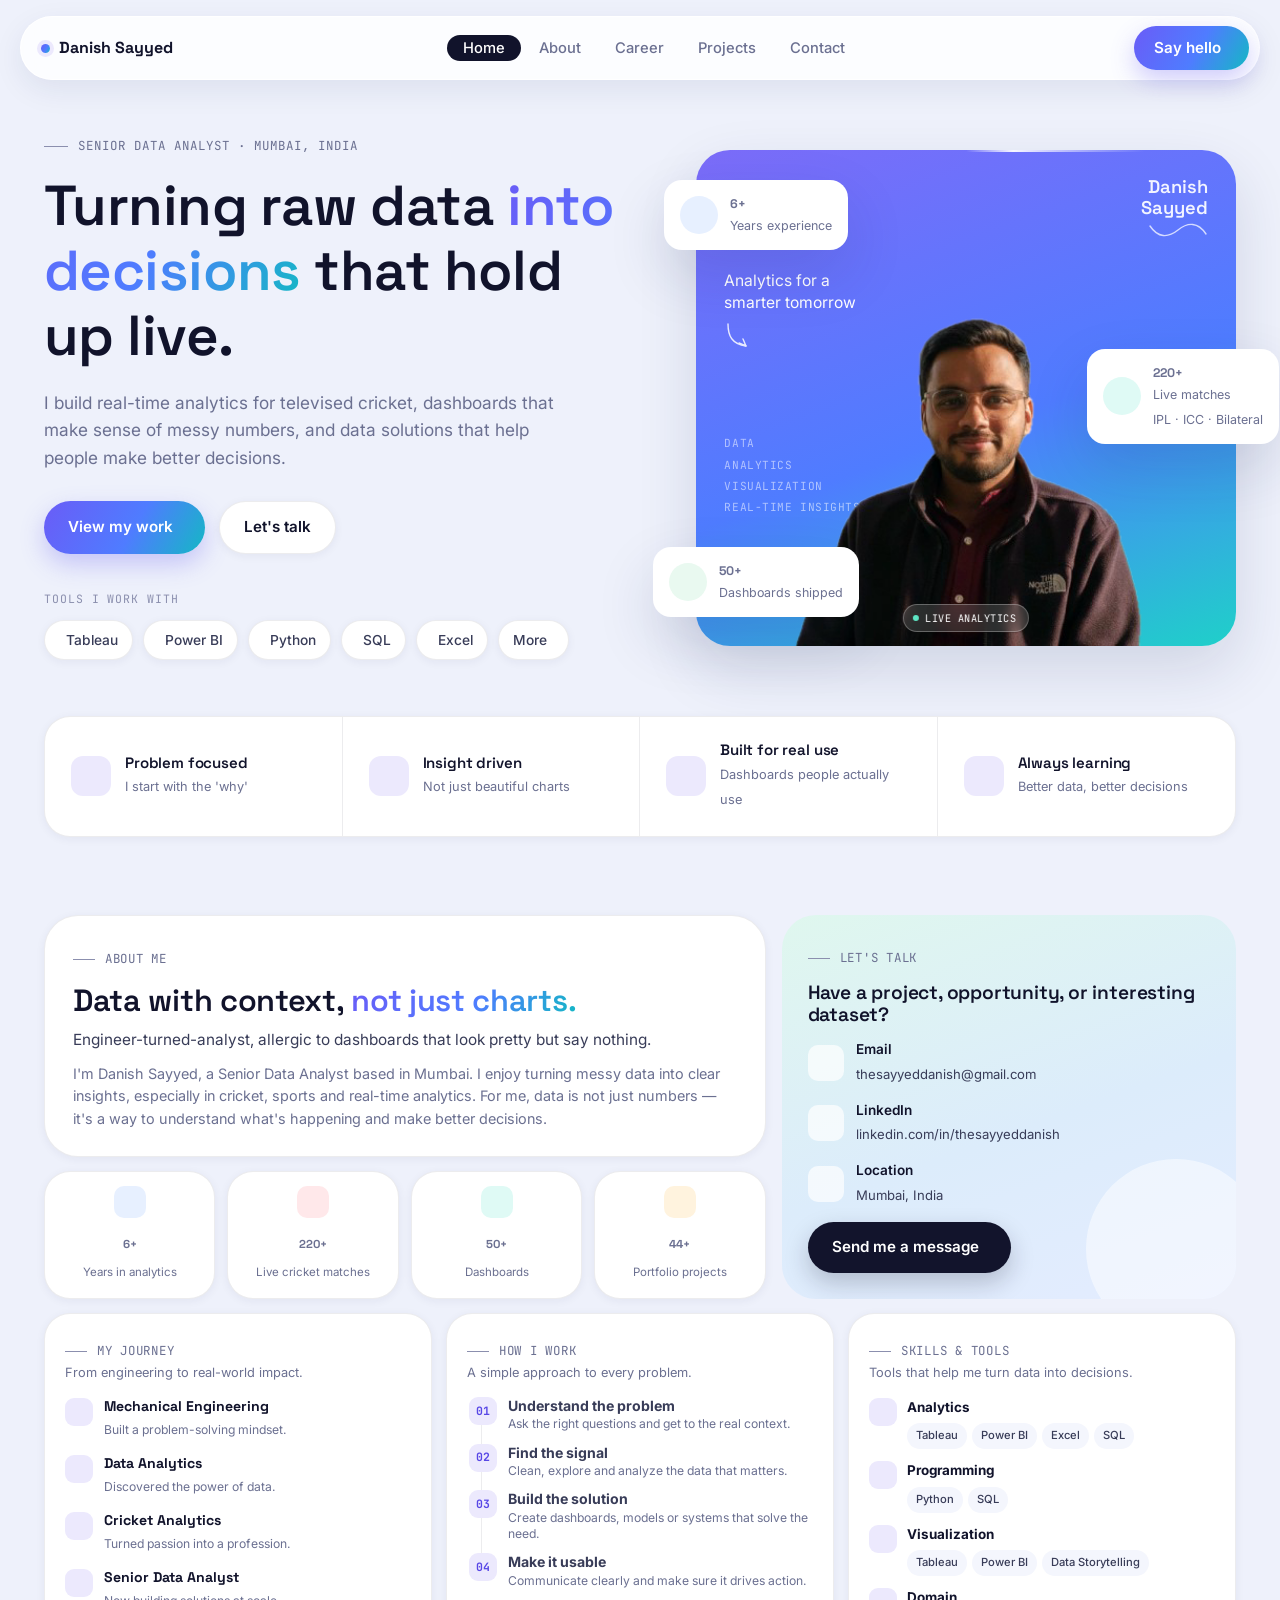
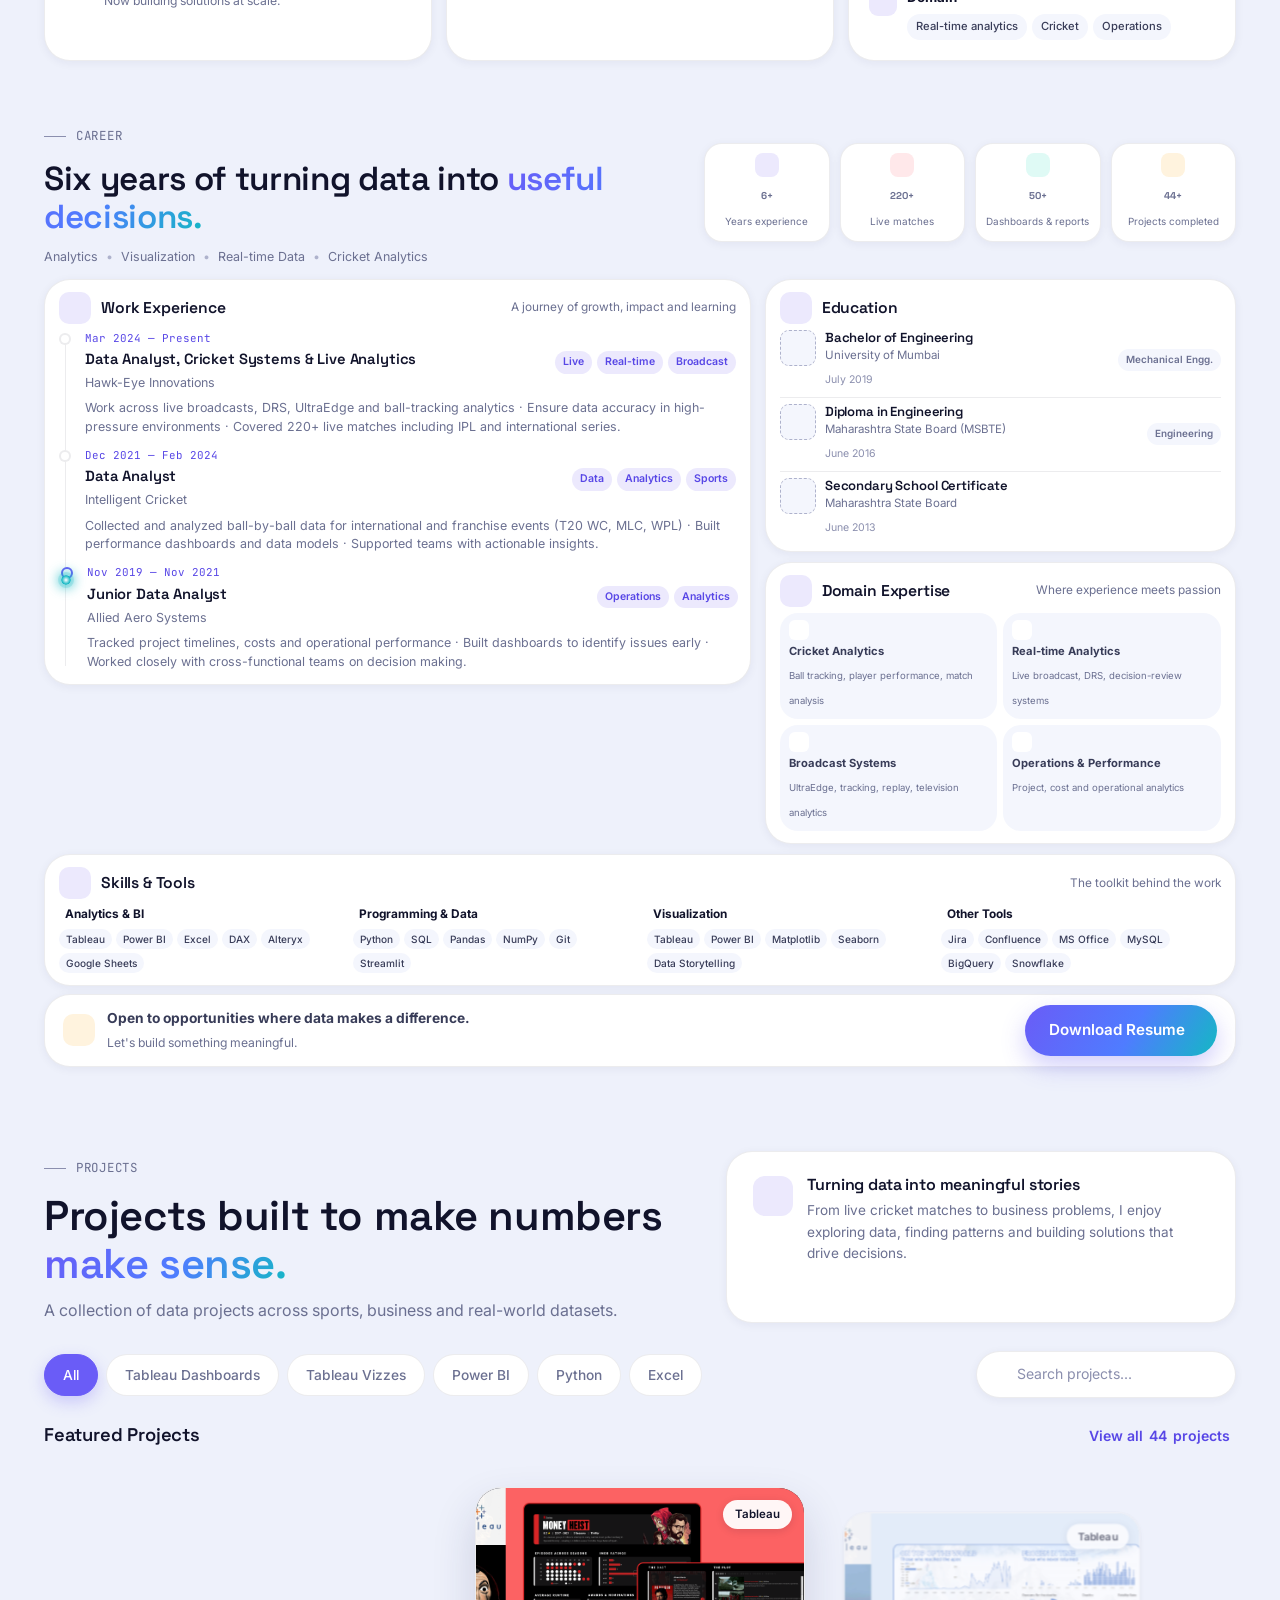
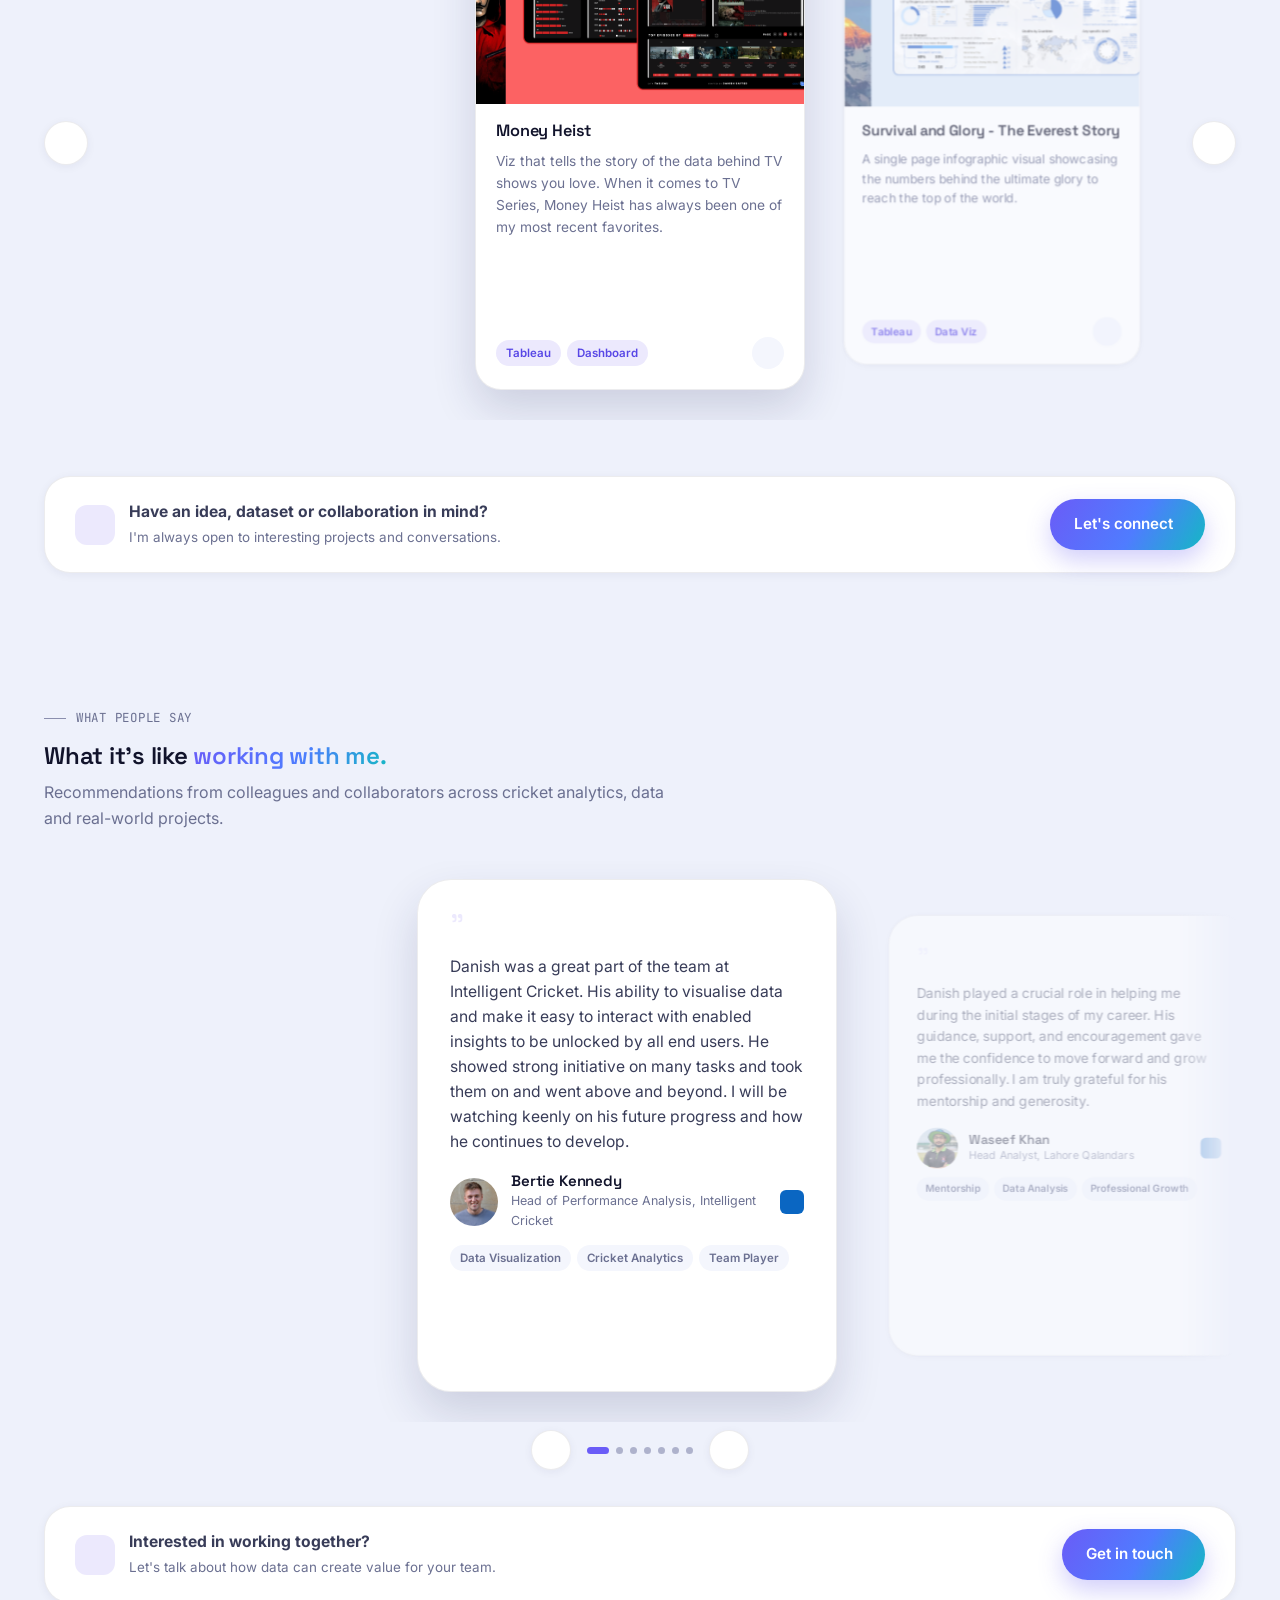
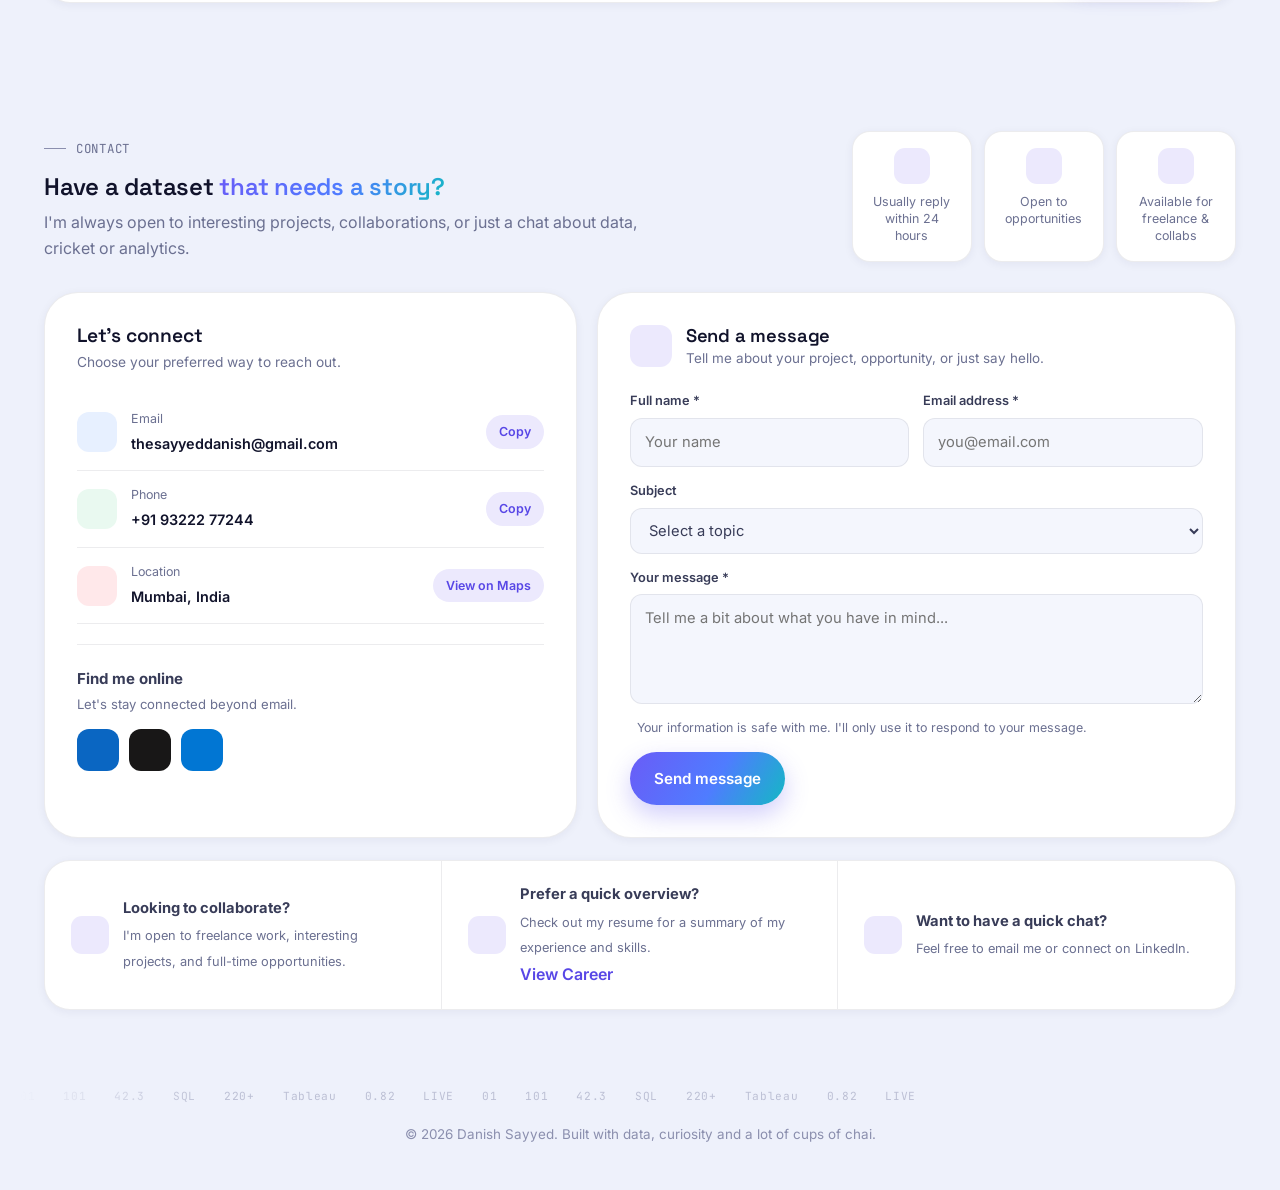
==== commit 6f1e5708: "Update index.html" ====
--- a/index.html
+++ b/index.html
@@ -9,7 +9,6 @@
 <link rel="preconnect" href="https://fonts.googleapis.com">
 <link href="https://fonts.googleapis.com/css2?family=Space+Grotesk:wght@500;600;700&family=Inter:wght@400;500;600;700&family=JetBrains+Mono:wght@400;500&display=swap" rel="stylesheet">
 <link rel="stylesheet" href="./assets/css/style.css">
-<script src="https://unpkg.com/[email protected]/dist/ionicons/ionicons.js"></script>
 </head>
 <body>
 
@@ -535,5 +534,7 @@
     });
   });
 </script>
+<script type="module" src="https://unpkg.com/[email protected]/dist/ionicons/ionicons.esm.js"></script>
+<script nomodule src="https://unpkg.com/[email protected]/dist/ionicons/ionicons.js"></script>
 </body>
 </html>
--- a/assets/css/style.css
+++ b/assets/css/style.css
@@ -398,143 +398,130 @@
 }
 
 /* -------------------- ABOUT -------------------- */
-.about-hero{ display:grid; grid-template-columns:1.35fr .85fr; gap:22px; margin-bottom:22px; }
-.about-intro-card{ background:#fff; border:1px solid var(--border); border-radius:var(--radius-xl); padding:40px 44px; box-shadow:var(--shadow-sm); }
-.about-intro-card h2{ font-size:clamp(1.9rem, 3vw, 2.5rem); margin-bottom:16px; }
-.about-intro-card .lede{ font-size:1.05rem; color:var(--ink-700); margin-bottom:14px; }
-.about-intro-card .body-text{ color:var(--ink-500); font-size:.98rem; }
-.about-intro-card .body-text + .body-text{ margin-top:12px; }
+.about-section{ padding-top:38px; padding-bottom:38px; }
+.about-hero{ display:grid; grid-template-columns:1.35fr .85fr; gap:16px; margin-bottom:14px; align-items:stretch; }
+.about-hero-left{ display:flex; flex-direction:column; gap:14px; }
+.about-intro-card{ background:#fff; border:1px solid var(--border); border-radius:var(--radius-xl); padding:26px 28px; box-shadow:var(--shadow-sm); }
+.about-intro-card h2{ font-size:clamp(1.6rem, 2.4vw, 2.05rem); margin-bottom:10px; }
+.about-intro-card .lede{ font-size:.96rem; color:var(--ink-700); margin-bottom:10px; }
+.about-intro-card .body-text{ color:var(--ink-500); font-size:.9rem; line-height:1.55; }
+.about-intro-card .body-text + .body-text{ margin-top:10px; }
 
 .about-talk-card{
-  background:var(--grad-panel); border-radius:var(--radius-xl); padding:34px 32px;
-  color:#fff; position:relative; overflow:hidden; display:flex; flex-direction:column; gap:18px;
+  background:linear-gradient(160deg, #dff7ee 0%, #dcecfb 55%, #e4ecff 100%);
+  border-radius:var(--radius-xl); padding:26px 26px;
+  color:var(--ink-900); position:relative; overflow:hidden; display:flex; flex-direction:column; gap:13px; height:100%;
 }
 .about-talk-card::after{
-  content:''; position:absolute; inset:auto -40px -60px auto; width:220px; height:220px;
-  background:rgba(255,255,255,.08); border-radius:50%;
-}
-.about-talk-card .eyebrow{ color:rgba(255,255,255,.75); }
-.about-talk-card .eyebrow .line{ background:rgba(255,255,255,.5); }
-.about-talk-card h3{ color:#fff; font-size:1.4rem; }
-.talk-row{ display:flex; align-items:center; gap:13px; position:relative; z-index:2; }
-.talk-row .ic{ width:38px; height:38px; border-radius:10px; background:rgba(255,255,255,.16); display:flex; align-items:center; justify-content:center; flex-shrink:0; }
-.talk-row b{ display:block; font-size:.88rem; font-weight:600; }
-.talk-row span, .talk-row a{ font-size:.86rem; color:rgba(255,255,255,.82); }
-.about-talk-card .btn-dark{ background:#12142c; margin-top:4px; position:relative; z-index:2; }
-
-.about-stats{ display:grid; grid-template-columns:repeat(4,1fr); gap:16px; margin-bottom:22px; }
-.stat-card{ background:#fff; border:1px solid var(--border); border-radius:var(--radius-l); padding:22px 20px; text-align:center; box-shadow:var(--shadow-sm); }
-.stat-card .ic{ width:42px; height:42px; border-radius:12px; margin-inline:auto; display:flex; align-items:center; justify-content:center; margin-bottom:12px; font-size:1.15rem; }
-.stat-card b{ display:block; font-family:var(--font-display); font-size:1.7rem; color:var(--ink-900); }
-.stat-card span{ font-size:.82rem; color:var(--ink-500); }
-
-.about-cols{ display:grid; grid-template-columns:repeat(3,1fr); gap:18px; margin-bottom:22px; }
-.about-col-card{ background:#fff; border:1px solid var(--border); border-radius:var(--radius-l); padding:26px 24px; box-shadow:var(--shadow-sm); }
-.about-col-card .eyebrow{ margin-bottom:4px; }
-.about-col-card > p.lede-sm{ font-size:.86rem; color:var(--ink-500); margin-bottom:18px; }
-
-.journey-list{ position:relative; padding-left:26px; }
-.journey-list::before{ content:''; position:absolute; left:5px; top:6px; bottom:6px; width:1px; background:var(--border); }
-.journey-item{ position:relative; padding-bottom:18px; }
+  content:''; position:absolute; inset:auto -30px -40px auto; width:180px; height:180px;
+  background:rgba(255,255,255,.5); border-radius:50%;
+}
+.about-talk-card .eyebrow{ color:var(--ink-500); }
+.about-talk-card .eyebrow .line{ background:var(--ink-400); }
+.about-talk-card h3{ color:var(--ink-900); font-size:1.2rem; }
+.talk-row{ display:flex; align-items:center; gap:12px; position:relative; z-index:2; }
+.talk-row .ic{ width:36px; height:36px; border-radius:10px; background:rgba(255,255,255,.7); color:var(--blue); display:flex; align-items:center; justify-content:center; flex-shrink:0; font-size:1rem; }
+.talk-row b{ display:block; font-size:.85rem; font-weight:600; color:var(--ink-900); }
+.talk-row span, .talk-row a{ font-size:.82rem; color:var(--ink-600, var(--ink-700)); }
+.about-talk-card .btn-dark{ background:#12142c; margin-top:2px; position:relative; z-index:2; align-self:flex-start; }
+
+.about-stats{ display:grid; grid-template-columns:repeat(4,1fr); gap:12px; }
+.stat-card{ background:#fff; border:1px solid var(--border); border-radius:var(--radius-l); padding:14px 10px; text-align:center; box-shadow:var(--shadow-sm); }
+.stat-card .ic{ width:32px; height:32px; border-radius:10px; margin-inline:auto; display:flex; align-items:center; justify-content:center; margin-bottom:7px; font-size:.95rem; }
+.stat-card b{ display:block; font-family:var(--font-display); font-size:1.3rem; color:var(--ink-900); }
+.stat-card span{ font-size:.72rem; color:var(--ink-500); line-height:1.25; }
+
+.about-cols{ display:grid; grid-template-columns:repeat(3,1fr); gap:14px; }
+.about-col-card{ background:#fff; border:1px solid var(--border); border-radius:var(--radius-l); padding:20px 20px; box-shadow:var(--shadow-sm); }
+.about-col-card .eyebrow{ margin-bottom:2px; }
+.about-col-card > p.lede-sm{ font-size:.8rem; color:var(--ink-500); margin-bottom:13px; }
+
+.journey-list{ position:relative; }
+.journey-item{ position:relative; display:flex; align-items:flex-start; gap:11px; padding-bottom:12px; }
 .journey-item:last-child{ padding-bottom:0; }
-.journey-item::before{
-  content:''; position:absolute; left:-26px; top:3px; width:11px; height:11px; border-radius:50%;
-  background:#fff; border:2px solid var(--border); transition:border-color .4s var(--ease-data);
-}
-.journey-item.is-active::before{ border-color:var(--violet); }
+.journey-item::before{ content:none; }
 .journey-item .ic{
-  display:inline-flex; align-items:center; justify-content:center; width:30px; height:30px; border-radius:9px;
-  background:var(--violet-100); color:var(--violet); margin-bottom:8px; font-size:.9rem;
+  display:flex; align-items:center; justify-content:center; width:28px; height:28px; border-radius:9px;
+  background:var(--violet-100); color:var(--violet); font-size:.85rem; flex-shrink:0; margin-top:1px;
   transition:box-shadow .4s var(--ease-data), transform .4s var(--ease-data), background .4s var(--ease-data);
 }
 .journey-item.is-active .ic{
   background:var(--violet); color:#fff; transform:translateY(-1px);
-  box-shadow:0 0 0 5px var(--violet-100), 0 6px 16px rgba(106,92,247,.35);
-}
-.journey-item h5{ font-family:var(--font-display); font-size:.95rem; color:var(--ink-900); margin-bottom:2px; }
-.journey-item span{ font-size:.8rem; color:var(--ink-500); }
+  box-shadow:0 0 0 4px var(--violet-100), 0 5px 14px rgba(106,92,247,.35);
+}
+.journey-item h5{ font-family:var(--font-display); font-size:.88rem; color:var(--ink-900); margin-bottom:1px; line-height:1.3; }
+.journey-item span{ font-size:.76rem; color:var(--ink-500); }
 .signal-dot{
-  position:absolute; left:.5px; top:6px; width:10px; height:10px; border-radius:50%;
+  position:absolute; left:10px; top:0; width:8px; height:8px; border-radius:50%;
   background:radial-gradient(circle, #fff 0%, var(--cyan) 60%, transparent 100%);
   box-shadow:0 0 10px 2px rgba(20,184,196,.7), 0 0 0 3px rgba(20,184,196,.15);
   opacity:0; transition:top .5s var(--ease-data), opacity .3s var(--ease-data);
-  z-index:2; pointer-events:none;
+  z-index:2; pointer-events:none; margin-top:4px;
 }
 .signal-dot.is-live{ opacity:1; }
 .signal-dot.is-done{ opacity:0; }
 
-.how-i-work-list{ display:flex; flex-direction:column; gap:16px; position:relative; padding-left:2px; }
-.how-i-work-list::before{ content:''; position:absolute; left:15.5px; top:20px; bottom:20px; width:1px; background:var(--border); z-index:0; }
-.how-item{ display:flex; gap:14px; align-items:flex-start; position:relative; z-index:1; }
+.how-i-work-list{ display:flex; flex-direction:column; gap:11px; position:relative; padding-left:2px; }
+.how-i-work-list::before{ content:''; position:absolute; left:14px; top:18px; bottom:16px; width:1px; background:var(--border); z-index:0; }
+.how-item{ display:flex; gap:11px; align-items:flex-start; position:relative; z-index:1; }
 .how-item .num{
-  width:32px; height:32px; border-radius:10px; background:var(--violet-100); color:var(--violet-600);
-  font-family:var(--font-mono); font-size:.78rem; font-weight:700; display:flex; align-items:center; justify-content:center; flex-shrink:0;
+  width:28px; height:28px; border-radius:9px; background:var(--violet-100); color:var(--violet-600);
+  font-family:var(--font-mono); font-size:.72rem; font-weight:700; display:flex; align-items:center; justify-content:center; flex-shrink:0;
   transition:box-shadow .4s var(--ease-data), transform .4s var(--ease-data), background .4s var(--ease-data), color .4s var(--ease-data);
 }
 .how-item.is-active .num{
   background:var(--violet); color:#fff; transform:translateY(-1px) scale(1.06);
-  box-shadow:0 0 0 5px var(--violet-100), 0 6px 16px rgba(106,92,247,.35);
-}
-.how-item h5{ font-size:.95rem; margin-bottom:2px; }
-.how-item p{ font-size:.82rem; color:var(--ink-500); }
-.signal-dot-h{ left:11px; top:20px; }
-
-.skills-tool-list{ display:flex; flex-direction:column; gap:16px; }
-.skill-row{ display:flex; align-items:flex-start; gap:12px; }
-.skill-row .ic{ width:32px; height:32px; border-radius:9px; background:var(--violet-100); color:var(--violet); display:flex; align-items:center; justify-content:center; flex-shrink:0; margin-top:2px; }
-.skill-row b{ display:block; font-size:.9rem; color:var(--ink-900); margin-bottom:7px; }
-.skill-row .pill-row{ display:flex; gap:6px; flex-wrap:wrap; }
+  box-shadow:0 0 0 4px var(--violet-100), 0 5px 14px rgba(106,92,247,.35);
+}
+.how-item h5{ font-size:.88rem; margin-bottom:1px; line-height:1.3; }
+.how-item p{ font-size:.76rem; color:var(--ink-500); line-height:1.35; }
+.signal-dot-h{ left:10px; top:18px; }
+
+.skills-tool-list{ display:flex; flex-direction:column; gap:11px; }
+.skill-row{ display:flex; align-items:flex-start; gap:10px; }
+.skill-row .ic{ width:28px; height:28px; border-radius:9px; background:var(--violet-100); color:var(--violet); display:flex; align-items:center; justify-content:center; flex-shrink:0; margin-top:1px; font-size:.85rem; }
+.skill-row b{ display:block; font-size:.84rem; color:var(--ink-900); margin-bottom:5px; }
+.skill-row .pill-row{ display:flex; gap:5px; flex-wrap:wrap; }
 .skill-pill{
-  font-size:.74rem; font-weight:500; background:var(--bg-soft); color:var(--ink-700); padding:5px 11px; border-radius:var(--radius-pill);
+  font-size:.7rem; font-weight:500; background:var(--bg-soft); color:var(--ink-700); padding:4px 9px; border-radius:var(--radius-pill);
   transition:opacity .3s var(--ease-data), transform .3s var(--ease-data), background .3s var(--ease-data), color .3s var(--ease-data), box-shadow .3s var(--ease-data);
   cursor:default;
 }
 .skill-pill.is-match{ background:var(--violet); color:#fff; transform:translateY(-1px); box-shadow:0 4px 12px rgba(106,92,247,.3); }
 .skill-pill.is-dim{ opacity:.32; }
-
-.about-bottom{ display:grid; grid-template-columns:1.4fr .9fr; gap:18px; }
-.quote-card{ background:#fff; border:1px solid var(--border); border-radius:var(--radius-l); padding:30px 34px; box-shadow:var(--shadow-sm); display:flex; align-items:center; justify-content:space-between; gap:20px; flex-wrap:wrap; }
-.quote-card .q-mark{ font-family:var(--font-display); font-size:2.4rem; color:var(--violet); line-height:1; opacity:.5; }
-.quote-card p{ font-size:1.08rem; color:var(--ink-900); font-family:var(--font-display); font-weight:500; flex:1; min-width:240px; }
-.quote-card .sig{ font-size:.85rem; color:var(--ink-500); white-space:nowrap; }
-.learning-card{ background:var(--violet-100); border-radius:var(--radius-l); padding:26px 26px; display:flex; align-items:center; gap:16px; }
-.learning-card .ic{ width:42px; height:42px; border-radius:12px; background:#fff; color:var(--violet); display:flex; align-items:center; justify-content:center; font-size:1.2rem; flex-shrink:0; }
-.learning-card h5{ font-size:.95rem; margin-bottom:2px; }
-.learning-card span{ font-size:.8rem; color:var(--ink-500); }
-.learning-card ion-icon{ margin-left:auto; color:var(--violet-600); font-size:1.2rem; }
 
 @media (max-width:980px){
   .about-hero{ grid-template-columns:1fr; }
   .about-stats{ grid-template-columns:repeat(2,1fr); }
   .about-cols{ grid-template-columns:1fr; }
-  .about-bottom{ grid-template-columns:1fr; }
-  .about-intro-card{ padding:30px 26px; }
+  .about-intro-card{ padding:26px 24px; }
 }
 
 /* -------------------- CAREER -------------------- */
-.career-head-row{ display:grid; grid-template-columns:1.2fr 1fr; gap:22px; align-items:center; margin-bottom:26px; }
-.career-head-row h2{ font-size:clamp(1.9rem, 3.4vw, 2.6rem); }
-.career-tags{ display:flex; gap:8px; flex-wrap:wrap; margin-top:14px; }
-.career-tags span{ font-size:.82rem; color:var(--ink-500); }
+.career-section{ padding-top:20px; padding-bottom:20px; }
+.career-head-row{ display:grid; grid-template-columns:1.2fr 1fr; gap:22px; align-items:center; margin-bottom:12px; }
+.career-head-row h2{ font-size:clamp(1.6rem, 2.6vw, 2.15rem); }
+.career-tags{ display:flex; gap:8px; flex-wrap:wrap; margin-top:10px; }
+.career-tags span{ font-size:.78rem; color:var(--ink-500); }
 .career-tags span:not(:last-child)::after{ content:'•'; margin-left:8px; color:var(--ink-300); }
-.career-kpis{ display:grid; grid-template-columns:repeat(4,1fr); gap:12px; }
-.career-kpi{ background:#fff; border:1px solid var(--border); border-radius:var(--radius-m); padding:16px 14px; text-align:center; box-shadow:var(--shadow-sm); }
-.career-kpi .ic{ width:34px; height:34px; border-radius:10px; margin-inline:auto; display:flex; align-items:center; justify-content:center; margin-bottom:8px; font-size:1rem; }
-.career-kpi b{ display:block; font-family:var(--font-display); font-size:1.3rem; color:var(--ink-900); }
-.career-kpi span{ font-size:.72rem; color:var(--ink-500); }
-
-.career-main-grid{ display:grid; grid-template-columns:1.5fr 1fr; gap:18px; margin-bottom:18px; }
-.panel{ background:#fff; border:1px solid var(--border); border-radius:var(--radius-l); padding:28px 26px; box-shadow:var(--shadow-sm); }
-.panel-head{ display:flex; align-items:center; justify-content:space-between; margin-bottom:22px; flex-wrap:wrap; gap:6px; }
-.panel-head-left{ display:flex; align-items:center; gap:12px; }
-.panel-head-left .ic{ width:38px; height:38px; border-radius:11px; background:var(--violet-100); color:var(--violet); display:flex; align-items:center; justify-content:center; font-size:1.05rem; }
-.panel-head-left h3{ font-size:1.1rem; }
-.panel-head-note{ font-size:.8rem; color:var(--ink-500); }
-
-.exp-timeline{ position:relative; padding-left:30px; display:flex; flex-direction:column; gap:26px; }
-.exp-timeline::before{ content:''; position:absolute; left:6px; top:8px; bottom:8px; width:1px; background:var(--border); }
+.career-kpis{ display:grid; grid-template-columns:repeat(4,1fr); gap:10px; }
+.career-kpi{ background:#fff; border:1px solid var(--border); border-radius:var(--radius-m); padding:9px 8px; text-align:center; box-shadow:var(--shadow-sm); }
+.career-kpi .ic{ width:24px; height:24px; border-radius:8px; margin-inline:auto; display:flex; align-items:center; justify-content:center; margin-bottom:4px; font-size:.76rem; }
+.career-kpi b{ display:block; font-family:var(--font-display); font-size:1rem; color:var(--ink-900); }
+.career-kpi span{ font-size:.62rem; color:var(--ink-500); }
+
+.career-main-grid{ display:grid; grid-template-columns:1.5fr 1fr; gap:14px; margin-bottom:10px; align-items:start; }
+.panel{ background:#fff; border:1px solid var(--border); border-radius:var(--radius-l); padding:12px 14px; box-shadow:var(--shadow-sm); }
+.panel-head{ display:flex; align-items:center; justify-content:space-between; margin-bottom:6px; flex-wrap:wrap; gap:6px; }
+.panel-head-left{ display:flex; align-items:center; gap:10px; }
+.panel-head-left .ic{ width:32px; height:32px; border-radius:10px; background:var(--violet-100); color:var(--violet); display:flex; align-items:center; justify-content:center; font-size:.92rem; }
+.panel-head-left h3{ font-size:.98rem; }
+.panel-head-note{ font-size:.74rem; color:var(--ink-500); }
+
+.exp-timeline{ position:relative; padding-left:26px; display:flex; flex-direction:column; gap:10px; }
+.exp-timeline::before{ content:''; position:absolute; left:6px; top:6px; bottom:6px; width:1px; background:var(--border); }
 .career-scanner{
-  position:absolute; left:1.5px; top:8px; width:10px; height:10px; border-radius:50%;
+  position:absolute; left:1.5px; top:6px; width:10px; height:10px; border-radius:50%;
   background:radial-gradient(circle, #fff 0%, var(--cyan) 60%, transparent 100%);
   box-shadow:0 0 12px 3px rgba(20,184,196,.75), 0 0 0 3px rgba(20,184,196,.18);
   opacity:0; transition:top .55s var(--ease-data), opacity .3s var(--ease-data);
@@ -544,7 +531,7 @@
 .career-scanner.is-done{ opacity:0; }
 .exp-item{ position:relative; transition:transform .4s var(--ease-data); }
 .exp-item::before{
-  content:''; position:absolute; left:-30px; top:4px; width:13px; height:13px; border-radius:50%;
+  content:''; position:absolute; left:-26px; top:3px; width:12px; height:12px; border-radius:50%;
   background:#fff; border:2px solid var(--border); transition:border-color .4s var(--ease-data);
 }
 .exp-item.is-active::before{ border-color:var(--violet); }
@@ -554,44 +541,44 @@
   box-shadow:0 0 0 4px var(--cyan-100);
 }
 .exp-item.is-current .exp-row-head h4{ color:var(--violet-600); }
-.exp-date{ font-family:var(--font-mono); font-size:.74rem; color:var(--violet-600); margin-bottom:6px; display:block; }
-.exp-row-head{ display:flex; align-items:flex-start; justify-content:space-between; gap:12px; flex-wrap:wrap; margin-bottom:8px; }
-.exp-logo{ width:52px; height:52px; border-radius:12px; border:1px solid var(--border); object-fit:contain; background:#fff; padding:6px; flex-shrink:0; }
+.exp-date{ font-family:var(--font-mono); font-size:.68rem; color:var(--violet-600); margin-bottom:4px; display:block; }
+.exp-row-head{ display:flex; align-items:flex-start; justify-content:space-between; gap:10px; flex-wrap:wrap; margin-bottom:5px; }
 .edu-logo-placeholder{
-  width:52px; height:52px; border-radius:12px; border:1px dashed var(--ink-300);
+  width:44px; height:44px; border-radius:11px; border:1px dashed var(--ink-300);
   background:var(--bg-soft); color:var(--ink-400); flex-shrink:0;
-  display:flex; align-items:center; justify-content:center; font-size:1.15rem;
-}
-.exp-item h4{ font-size:1rem; margin-bottom:2px; }
-.exp-item .company{ font-size:.84rem; color:var(--ink-500); }
-.exp-badges{ display:flex; gap:6px; flex-wrap:wrap; }
-.exp-badges span{ font-size:.72rem; font-weight:600; color:var(--violet-600); background:var(--violet-100); padding:4px 10px; border-radius:var(--radius-pill); white-space:nowrap; }
-.exp-item ul{ font-size:.86rem; color:var(--ink-500); display:flex; flex-direction:column; gap:6px; padding-left:0; }
-.exp-item ul li{ position:relative; padding-left:16px; }
-.exp-item ul li::before{ content:''; position:absolute; left:0; top:9px; width:5px; height:5px; border-radius:50%; background:var(--ink-300); }
-
-.edu-item{ display:flex; align-items:flex-start; gap:14px; padding-bottom:18px; margin-bottom:18px; border-bottom:1px solid var(--border); }
+  display:flex; align-items:center; justify-content:center; font-size:1rem;
+}
+.exp-item h4{ font-size:.92rem; margin-bottom:1px; }
+.exp-item .company{ font-size:.78rem; color:var(--ink-500); }
+.exp-badges{ display:flex; gap:5px; flex-wrap:wrap; }
+.exp-badges span{ font-size:.66rem; font-weight:600; color:var(--violet-600); background:var(--violet-100); padding:3px 8px; border-radius:var(--radius-pill); white-space:nowrap; }
+.exp-summary{ font-size:.78rem; color:var(--ink-500); line-height:1.5; }
+
+.edu-item{ display:flex; align-items:flex-start; gap:9px; padding-bottom:6px; margin-bottom:6px; border-bottom:1px solid var(--border); }
 .edu-item:last-of-type{ border-bottom:none; margin-bottom:0; padding-bottom:0; }
-.edu-item h4{ font-size:.95rem; margin-bottom:2px; }
-.edu-item .school{ font-size:.82rem; color:var(--ink-500); margin-bottom:2px; }
-.edu-item time{ font-size:.76rem; color:var(--ink-400); }
-.edu-tag{ margin-left:auto; font-size:.72rem; font-weight:600; color:var(--ink-500); background:var(--bg-soft); padding:5px 11px; border-radius:var(--radius-pill); white-space:nowrap; align-self:center; }
-
-.domain-grid{ display:grid; grid-template-columns:1fr 1fr; gap:12px; margin-top:16px; }
-.domain-card{ background:var(--bg-soft); border-radius:var(--radius-m); padding:16px; }
-.domain-card .ic{ width:32px; height:32px; border-radius:9px; background:#fff; display:flex; align-items:center; justify-content:center; margin-bottom:10px; font-size:.95rem; }
-.domain-card h5{ font-size:.86rem; margin-bottom:3px; }
-.domain-card span{ font-size:.76rem; color:var(--ink-500); }
-
-.career-skills-grid{ display:grid; grid-template-columns:repeat(4,1fr); gap:22px; }
-.career-skills-grid .skill-row b{ display:flex; align-items:center; gap:8px; }
+.edu-item h4{ font-size:.82rem; margin-bottom:1px; }
+.edu-item .school{ font-size:.72rem; color:var(--ink-500); margin-bottom:1px; }
+.edu-item time{ font-size:.66rem; color:var(--ink-400); }
+.edu-tag{ margin-left:auto; font-size:.62rem; font-weight:600; color:var(--ink-500); background:var(--bg-soft); padding:3px 8px; border-radius:var(--radius-pill); white-space:nowrap; align-self:center; }
+.edu-logo-placeholder{ width:36px; height:36px; border-radius:9px; }
+
+.domain-grid{ display:grid; grid-template-columns:1fr 1fr; gap:6px; margin-top:6px; }
+.domain-card{ background:var(--bg-soft); border-radius:var(--radius-m); padding:7px 9px; }
+.domain-card .ic{ width:20px; height:20px; border-radius:6px; background:#fff; display:flex; align-items:center; justify-content:center; margin-bottom:3px; font-size:.68rem; }
+.domain-card h5{ font-size:.7rem; margin-bottom:0; }
+.domain-card span{ font-size:.6rem; color:var(--ink-500); line-height:1.2; }
+
+.career-skills-grid{ display:grid; grid-template-columns:repeat(4,1fr); gap:14px; }
+.career-skills-grid .skill-row b{ display:flex; align-items:center; gap:6px; font-size:.74rem; margin-bottom:5px; }
 .career-skills-grid .skill-row .ic{ margin-top:0; }
-
-.career-cta{ margin-top:18px; background:#fff; border:1px solid var(--border); border-radius:var(--radius-l); padding:22px 28px; display:flex; align-items:center; justify-content:space-between; gap:16px; flex-wrap:wrap; box-shadow:var(--shadow-sm); }
-.career-cta-left{ display:flex; align-items:center; gap:14px; }
-.career-cta-left .ic{ width:38px; height:38px; border-radius:11px; background:var(--amber); background:#fff3de; color:#c9820b; display:flex; align-items:center; justify-content:center; font-size:1.1rem; }
-.career-cta-left h5{ font-size:.95rem; }
-.career-cta-left span{ font-size:.82rem; color:var(--ink-500); }
+.career-skills-grid .pill-row{ gap:4px; }
+.career-skills-grid .skill-pill{ font-size:.63rem; padding:2px 7px; }
+
+.career-cta{ margin-top:8px; background:#fff; border:1px solid var(--border); border-radius:var(--radius-l); padding:10px 18px; display:flex; align-items:center; justify-content:space-between; gap:16px; flex-wrap:wrap; box-shadow:var(--shadow-sm); }
+.career-cta-left{ display:flex; align-items:center; gap:12px; }
+.career-cta-left .ic{ width:32px; height:32px; border-radius:10px; background:#fff3de; color:#c9820b; display:flex; align-items:center; justify-content:center; font-size:.95rem; }
+.career-cta-left h5{ font-size:.86rem; }
+.career-cta-left span{ font-size:.76rem; color:var(--ink-500); }
 
 @media (max-width:1080px){
   .career-head-row{ grid-template-columns:1fr; }
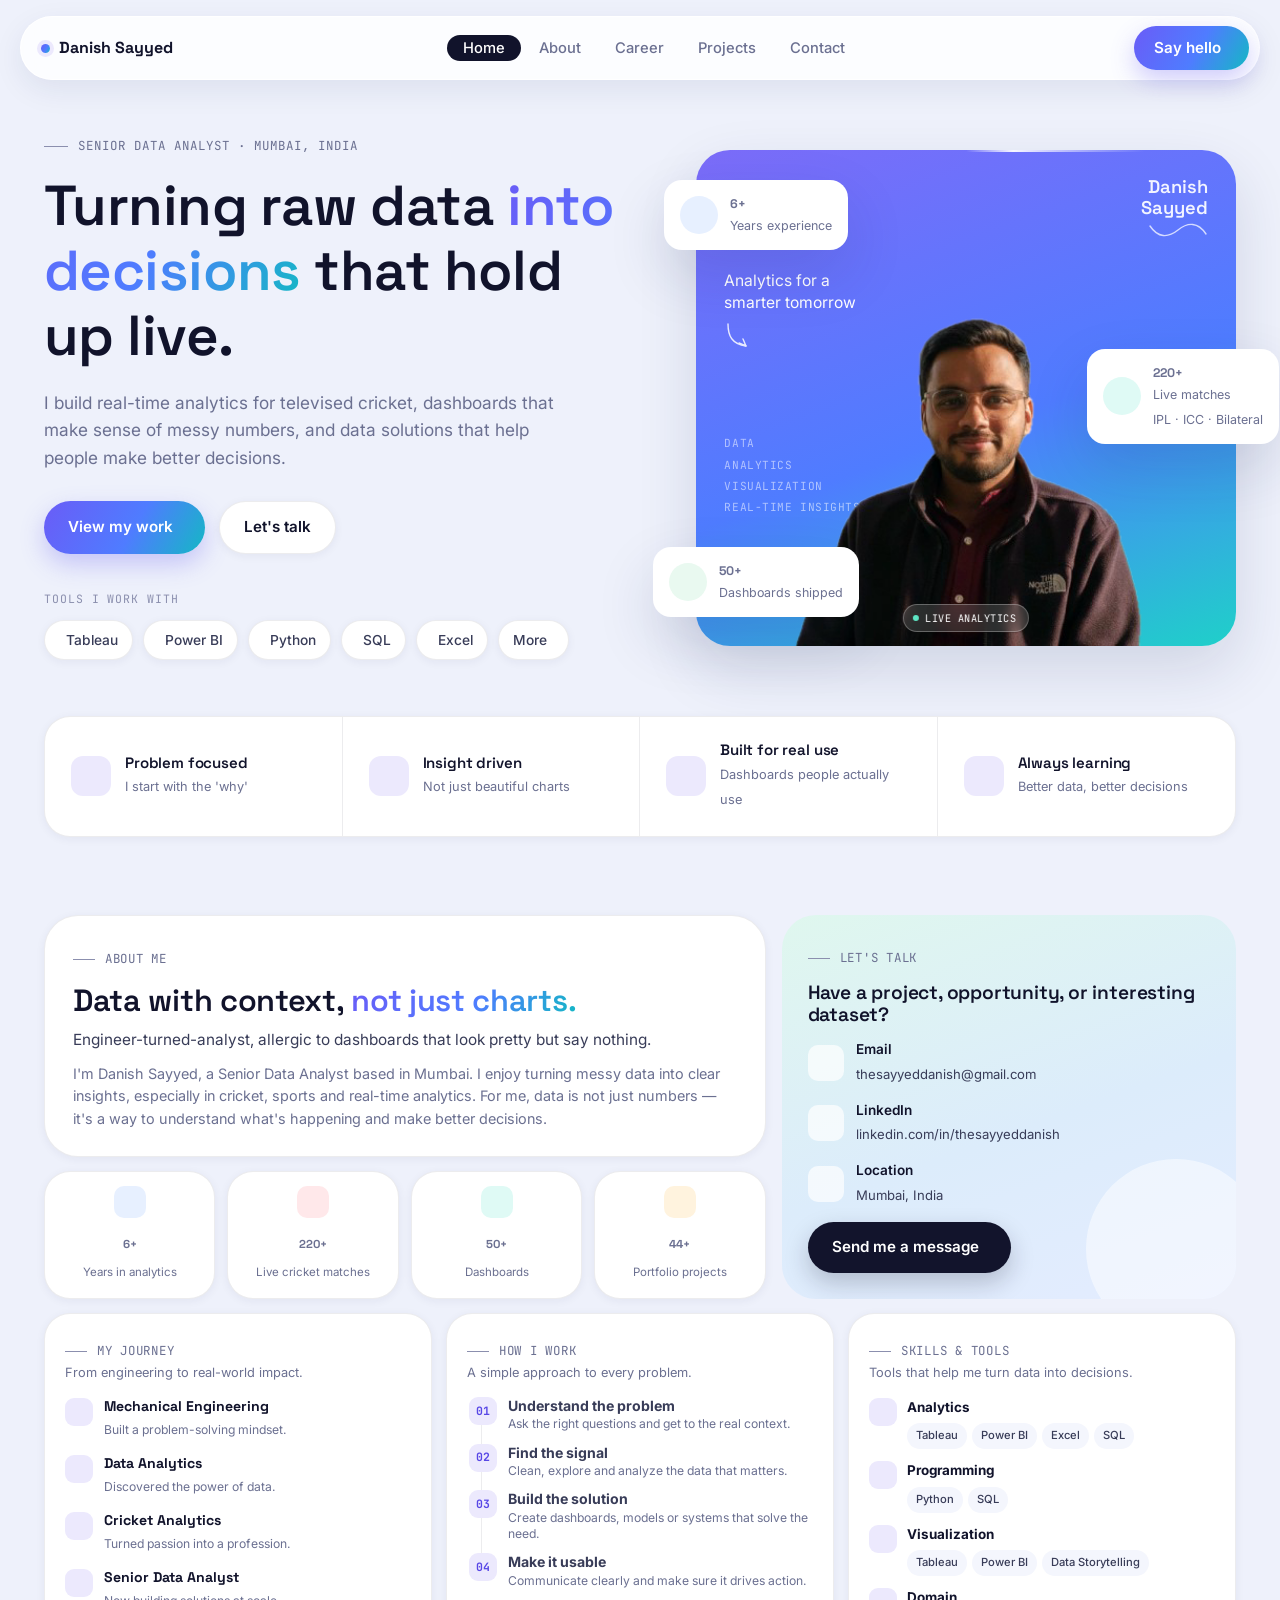
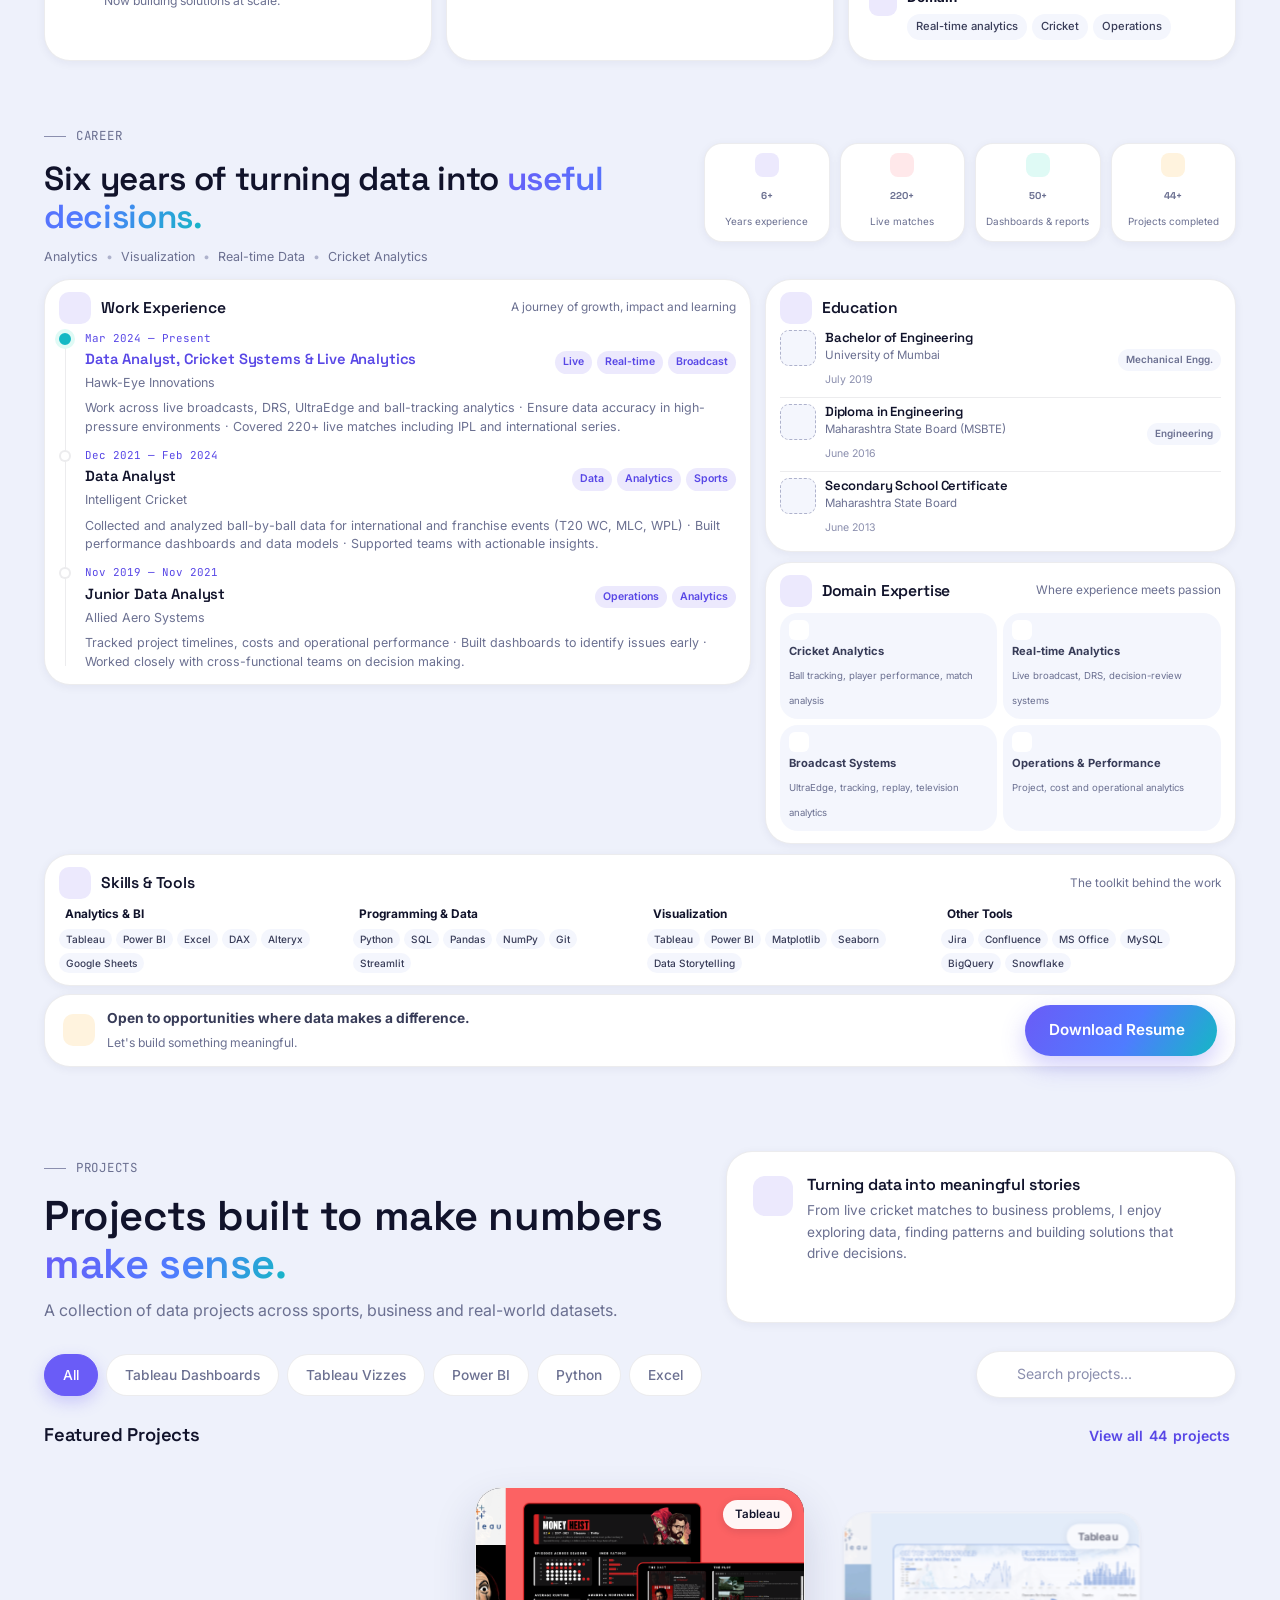
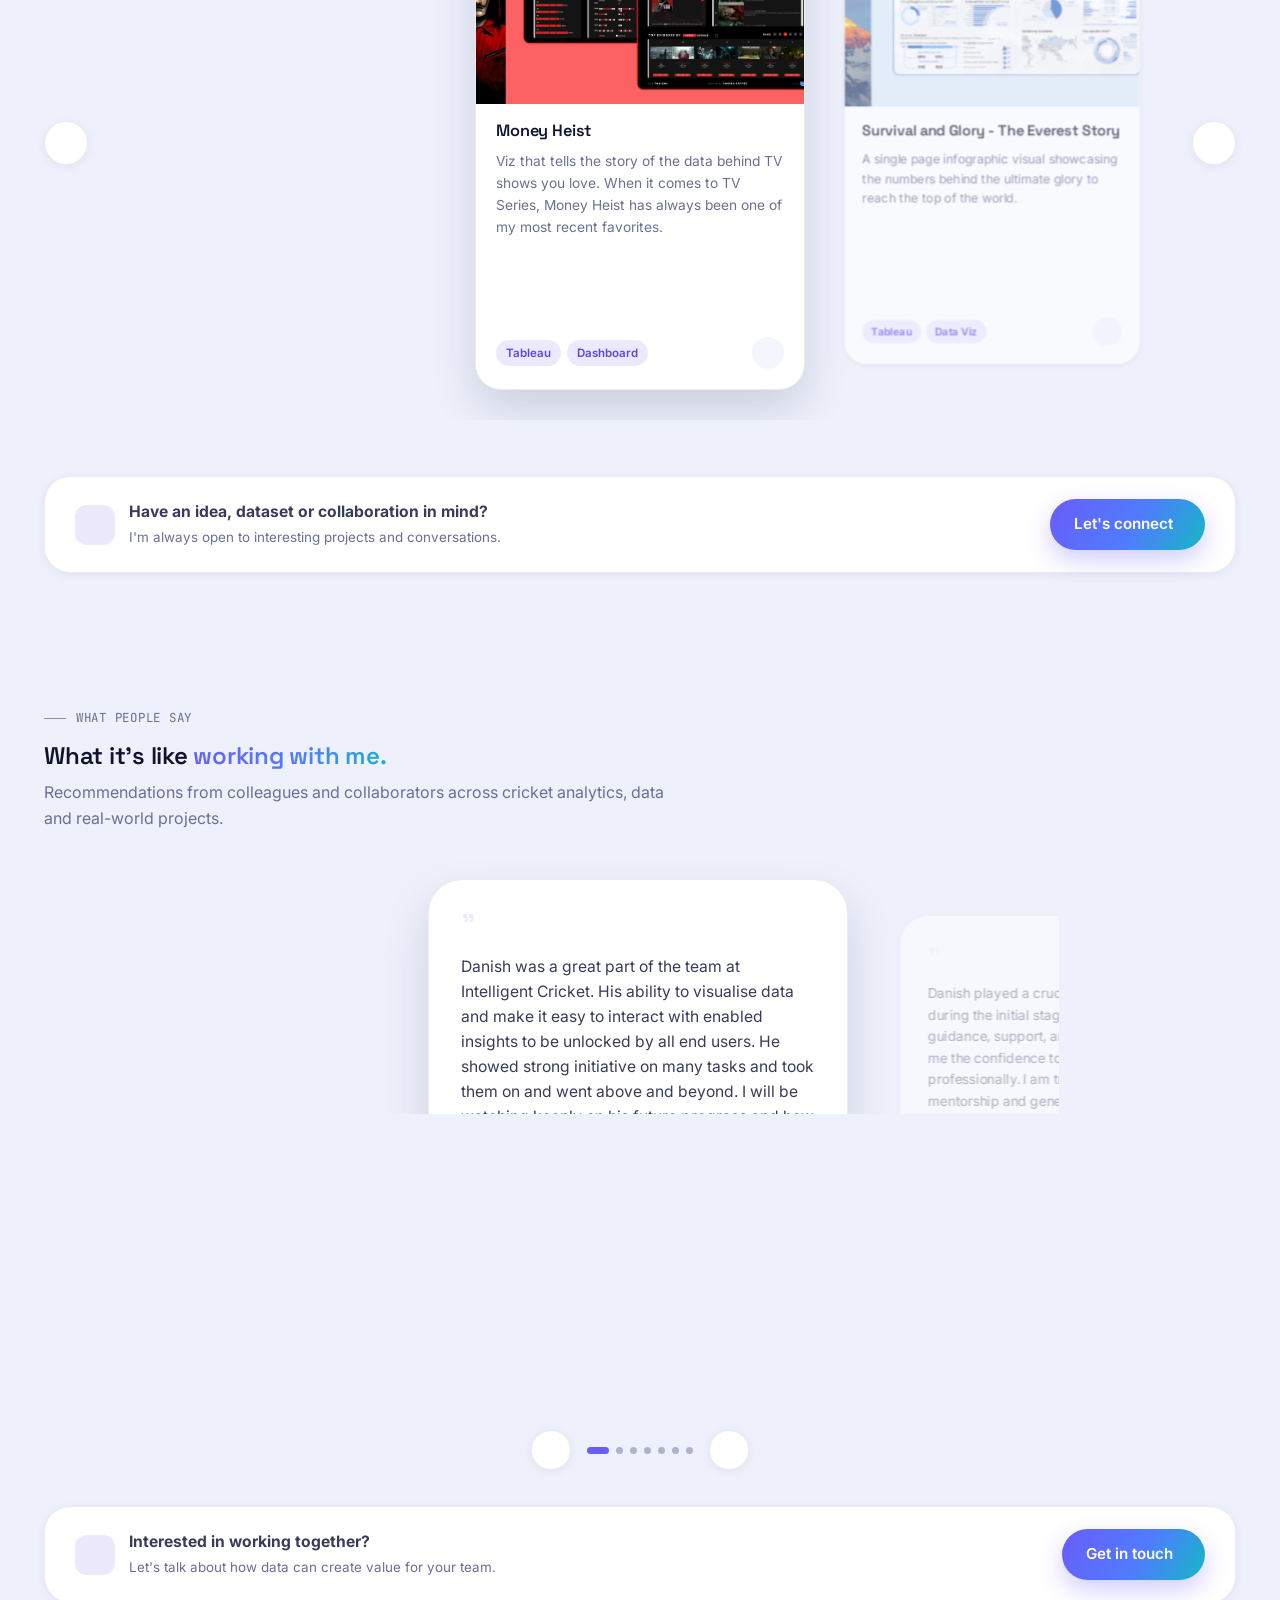
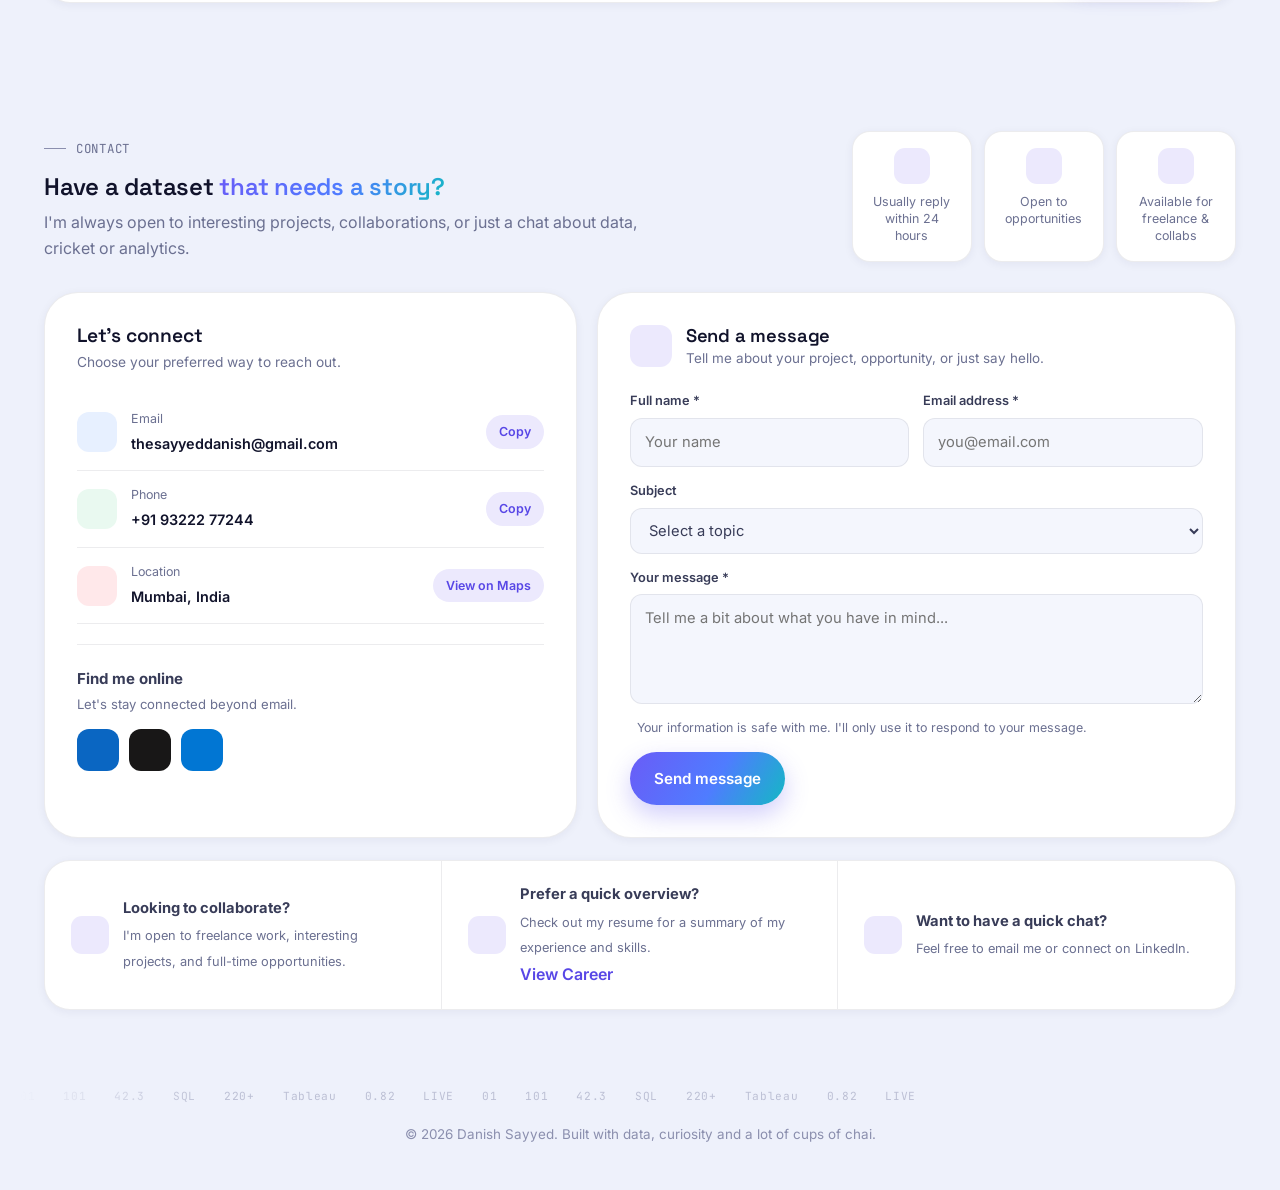
==== commit ded807c9: "Update index.html" ====
--- a/index.html
+++ b/index.html
@@ -534,7 +534,7 @@
     });
   });
 </script>
-<script type="module" src="https://unpkg.com/[email protected]/dist/ionicons/ionicons.esm.js"></script>
-<script nomodule src="https://unpkg.com/[email protected]/dist/ionicons/ionicons.js"></script>
+<script type="module" src="https://unpkg.com/ionicons@7.1.0/dist/ionicons/ionicons.esm.js"></script>
+<script nomodule src="https://unpkg.com/ionicons@7.1.0/dist/ionicons/ionicons.js"></script>
 </body>
 </html>
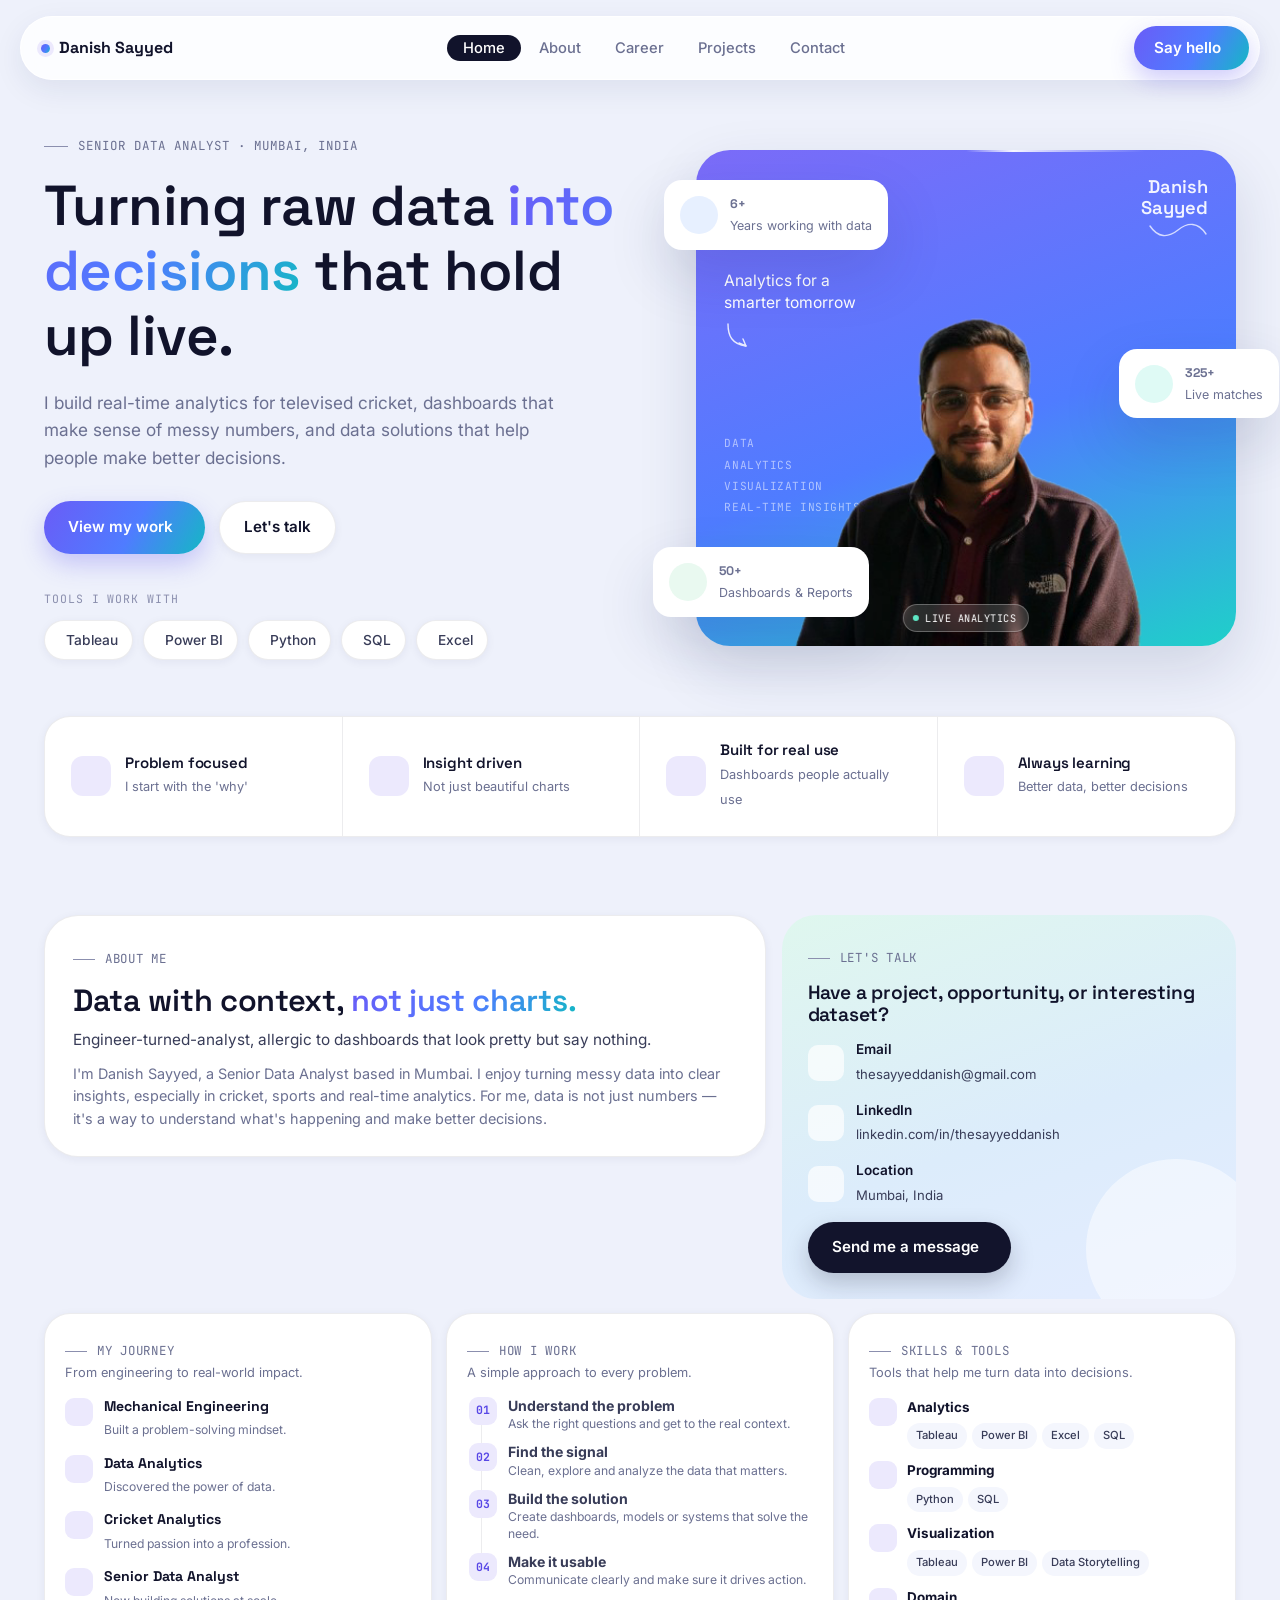
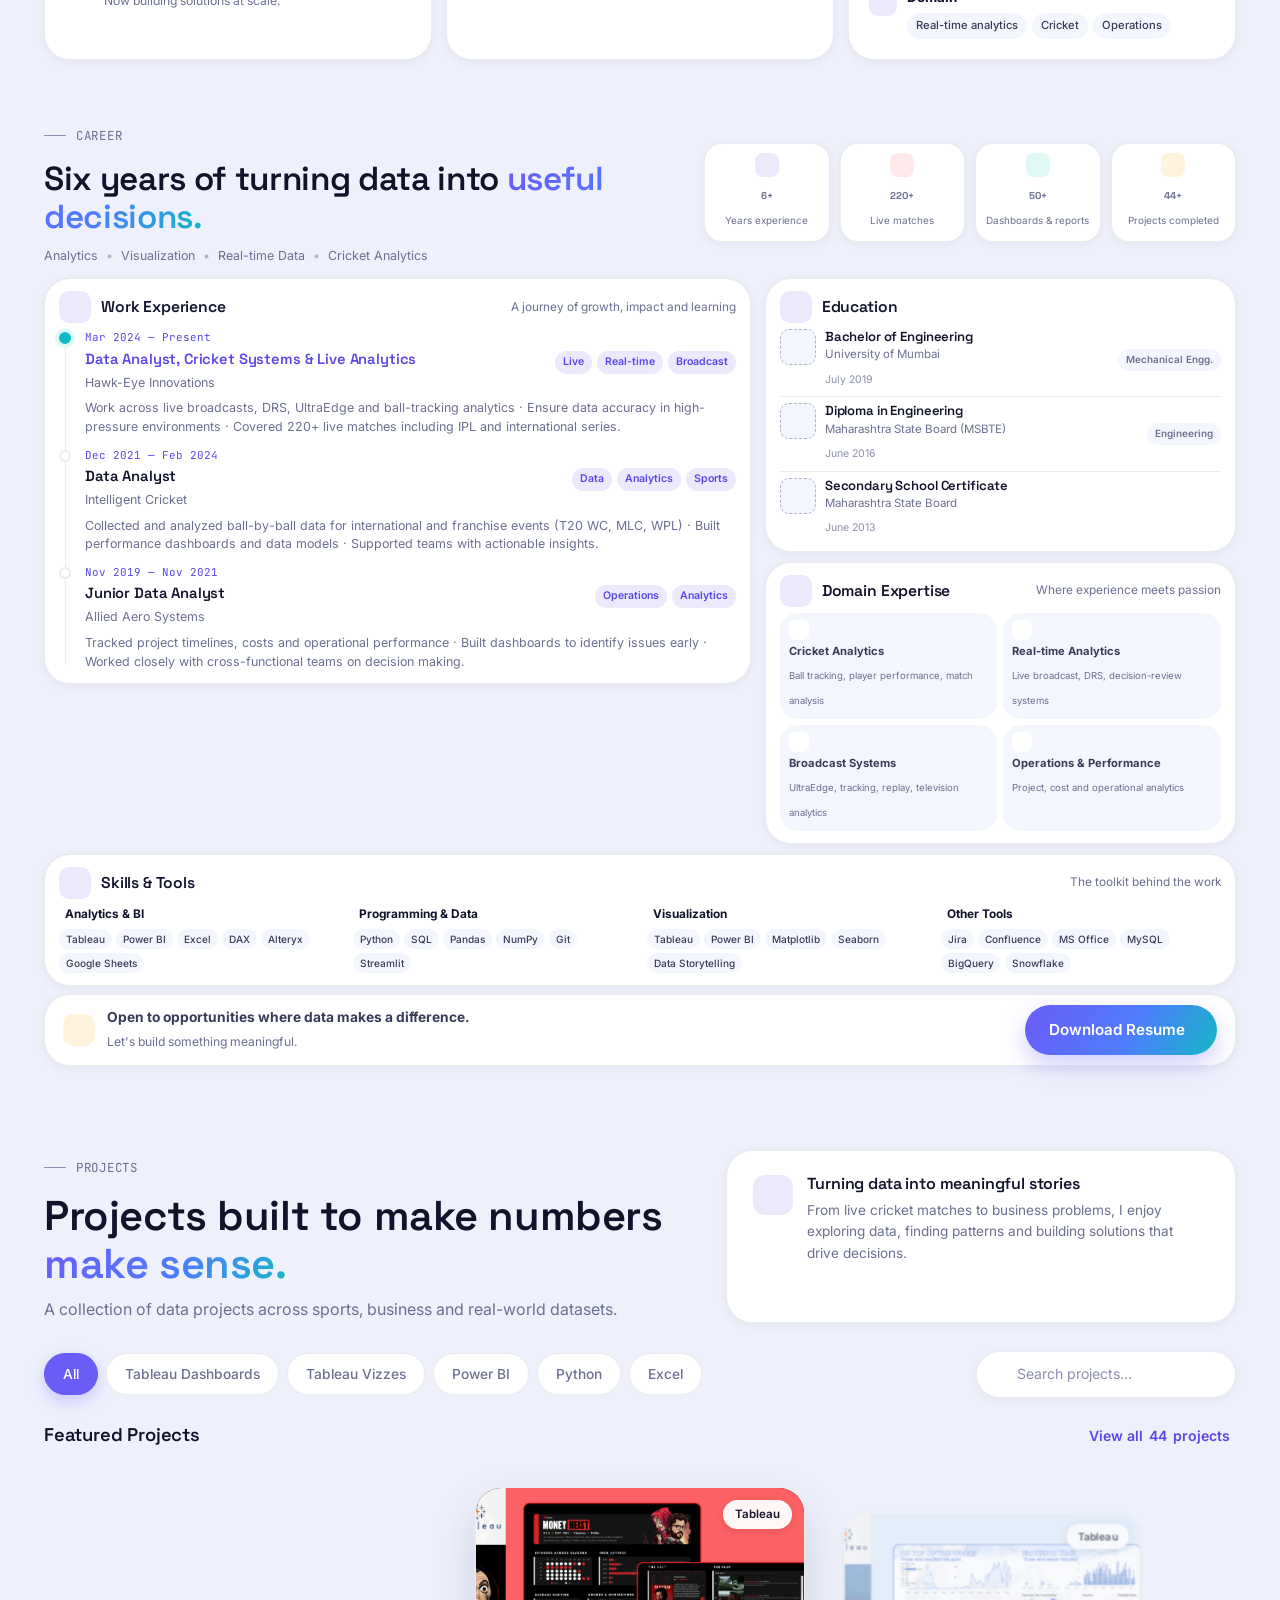
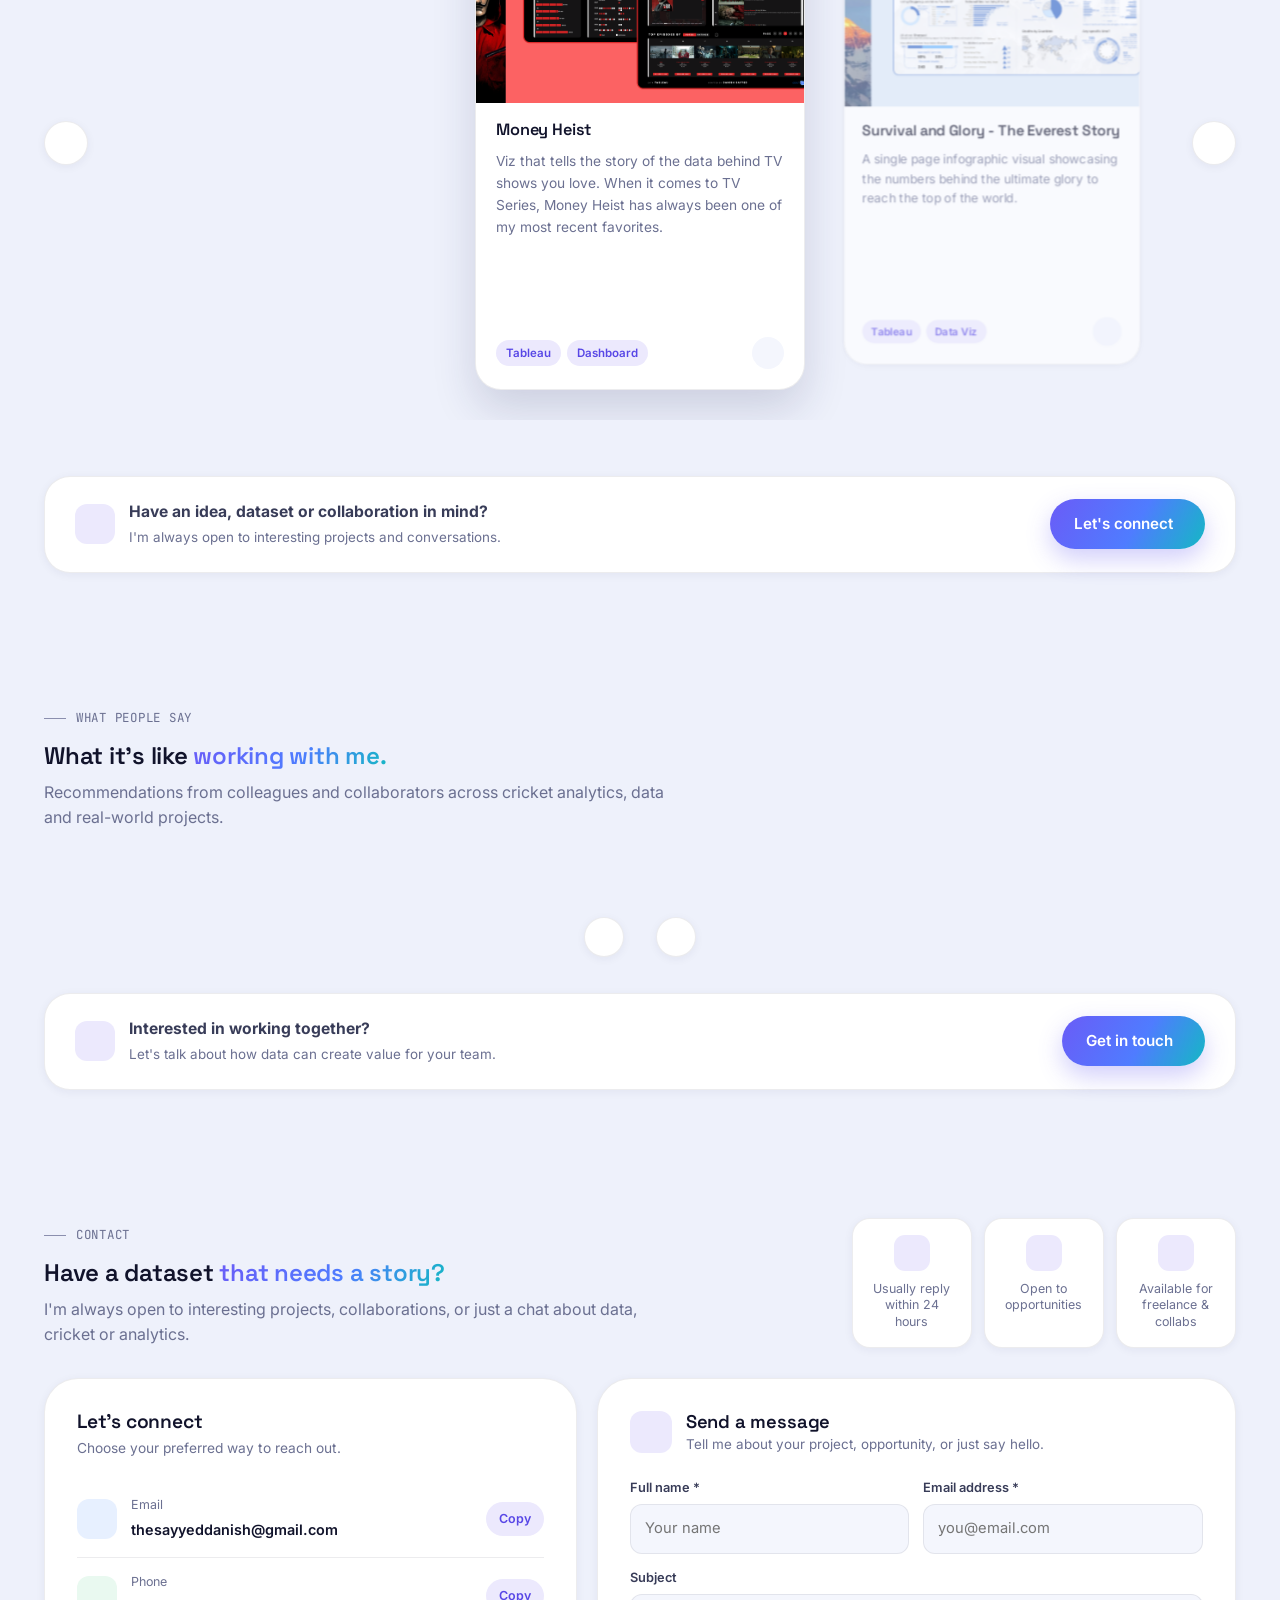
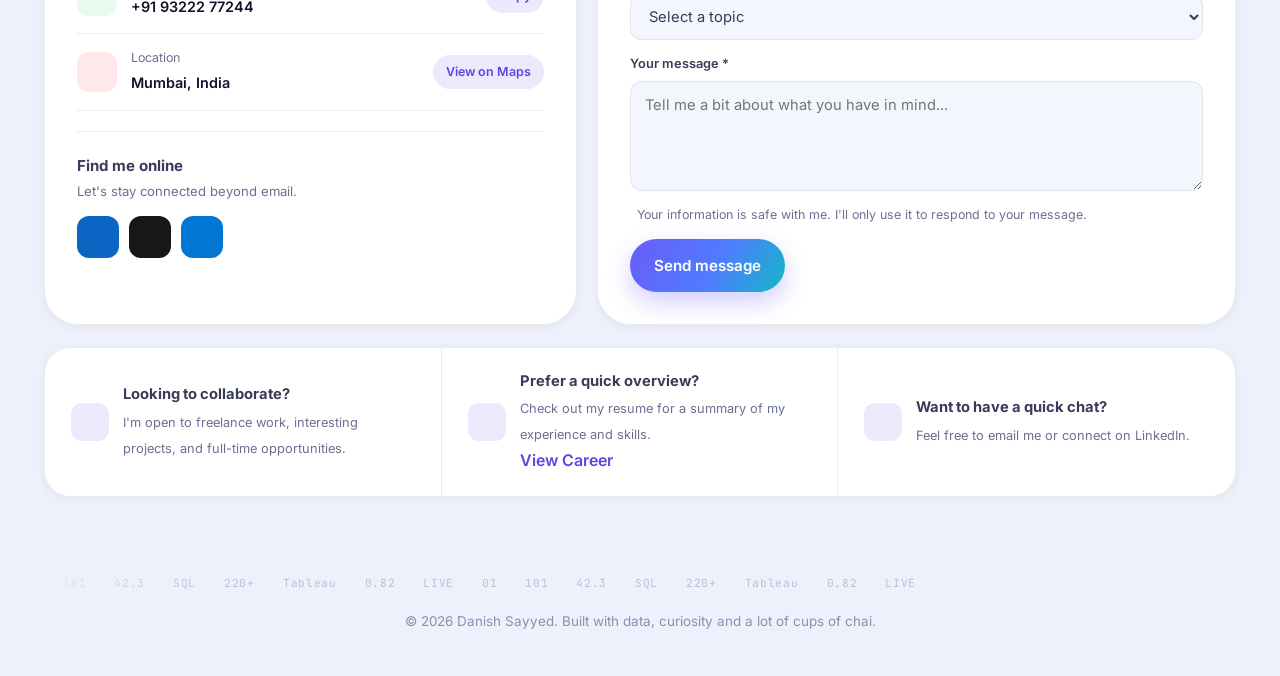
==== commit 9953aa03: "Update index.html" ====
--- a/index.html
+++ b/index.html
@@ -3,9 +3,9 @@
 <head>
 <meta charset="UTF-8">
 <meta name="viewport" content="width=device-width, initial-scale=1.0">
-<title>Danish Sayyed — Senior Data Analyst</title>
+<title>Danish Sayyed</title>
 <meta name="description" content="Danish Sayyed — Senior Data Analyst in Mumbai. Real-time cricket analytics, dashboards and data solutions that hold up live.">
-<link rel="icon" href="./assets/images/logo.ico">
+<link rel="icon" href="./assets/images/logo.png">
 <link rel="preconnect" href="https://fonts.googleapis.com">
 <link href="https://fonts.googleapis.com/css2?family=Space+Grotesk:wght@500;600;700&family=Inter:wght@400;500;600;700&family=JetBrains+Mono:wght@400;500&display=swap" rel="stylesheet">
 <link rel="stylesheet" href="./assets/css/style.css">
@@ -56,7 +56,6 @@
             <span class="tool-chip"><ion-icon name="logo-python" style="color:#3776ab"></ion-icon> Python</span>
             <span class="tool-chip"><ion-icon name="server-outline" style="color:#4479a1"></ion-icon> SQL</span>
             <span class="tool-chip"><ion-icon name="grid-outline" style="color:#217346"></ion-icon> Excel</span>
-            <span class="tool-chip">More <ion-icon name="add-outline"></ion-icon></span>
           </div>
         </div>
 
@@ -69,7 +68,7 @@
             <span class="fragment f5">0.83</span>
             <span class="fragment f6">+12%</span>
             <span class="fragment f7">DATA</span>
-            <span class="fragment f8">142.6</span>
+            <span class="fragment f8">142.6 Kph</span>
             <span class="fragment fragment-cricket fc1">156.4 km/h</span>
           </div>
           <div class="hero-panel">
@@ -91,15 +90,15 @@
 
           <div class="float-chip chip-1">
             <div class="ic"><ion-icon name="briefcase-outline"></ion-icon></div>
-            <div><b><span data-count="6" data-suffix="+">0+</span></b><span>Years experience</span></div>
+            <div><b><span data-count="6" data-suffix="+">0+</span></b><span>Years working with data</span></div>
           </div>
           <div class="float-chip chip-2">
             <div class="ic"><ion-icon name="radio-outline"></ion-icon></div>
-            <div><b><span data-count="220" data-suffix="+">0+</span></b><span>Live matches<br>IPL · ICC · Bilateral</span></div>
+            <div><b><span data-count="325" data-suffix="+">0+</span></b><span>Live matches</span></div>
           </div>
           <div class="float-chip chip-3">
             <div class="ic"><ion-icon name="bar-chart-outline"></ion-icon></div>
-            <div><b><span data-count="50" data-suffix="+">0+</span></b><span>Dashboards shipped</span></div>
+            <div><b><span data-count="50" data-suffix="+">0+</span></b><span>Dashboards & Reports</span></div>
           </div>
         </div>
       </div>
@@ -123,12 +122,6 @@
             <h2>Data with context, <span class="accent">not just charts.</span></h2>
             <p class="lede">Engineer-turned-analyst, allergic to dashboards that look pretty but say nothing.</p>
             <p class="body-text">I'm Danish Sayyed, a Senior Data Analyst based in Mumbai. I enjoy turning messy data into clear insights, especially in cricket, sports and real-time analytics. For me, data is not just numbers — it's a way to understand what's happening and make better decisions.</p>
-          </div>
-          <div class="about-stats" data-reveal="scale">
-            <div class="stat-card"><div class="ic" style="background:#e7f0ff;color:var(--blue)"><ion-icon name="trending-up-outline"></ion-icon></div><b><span data-count="6" data-suffix="+">0+</span></b><span>Years in analytics</span></div>
-            <div class="stat-card"><div class="ic" style="background:#ffe8ea;color:var(--coral)"><ion-icon name="radio-outline"></ion-icon></div><b><span data-count="220" data-suffix="+">0+</span></b><span>Live cricket matches</span></div>
-            <div class="stat-card"><div class="ic" style="background:var(--cyan-100);color:var(--cyan)"><ion-icon name="bar-chart-outline"></ion-icon></div><b><span data-count="50" data-suffix="+">0+</span></b><span>Dashboards</span></div>
-            <div class="stat-card"><div class="ic" style="background:#fff3de;color:#c9820b"><ion-icon name="folder-outline"></ion-icon></div><b><span data-count="44" data-suffix="+">0+</span></b><span>Portfolio projects</span></div>
           </div>
         </div>
 
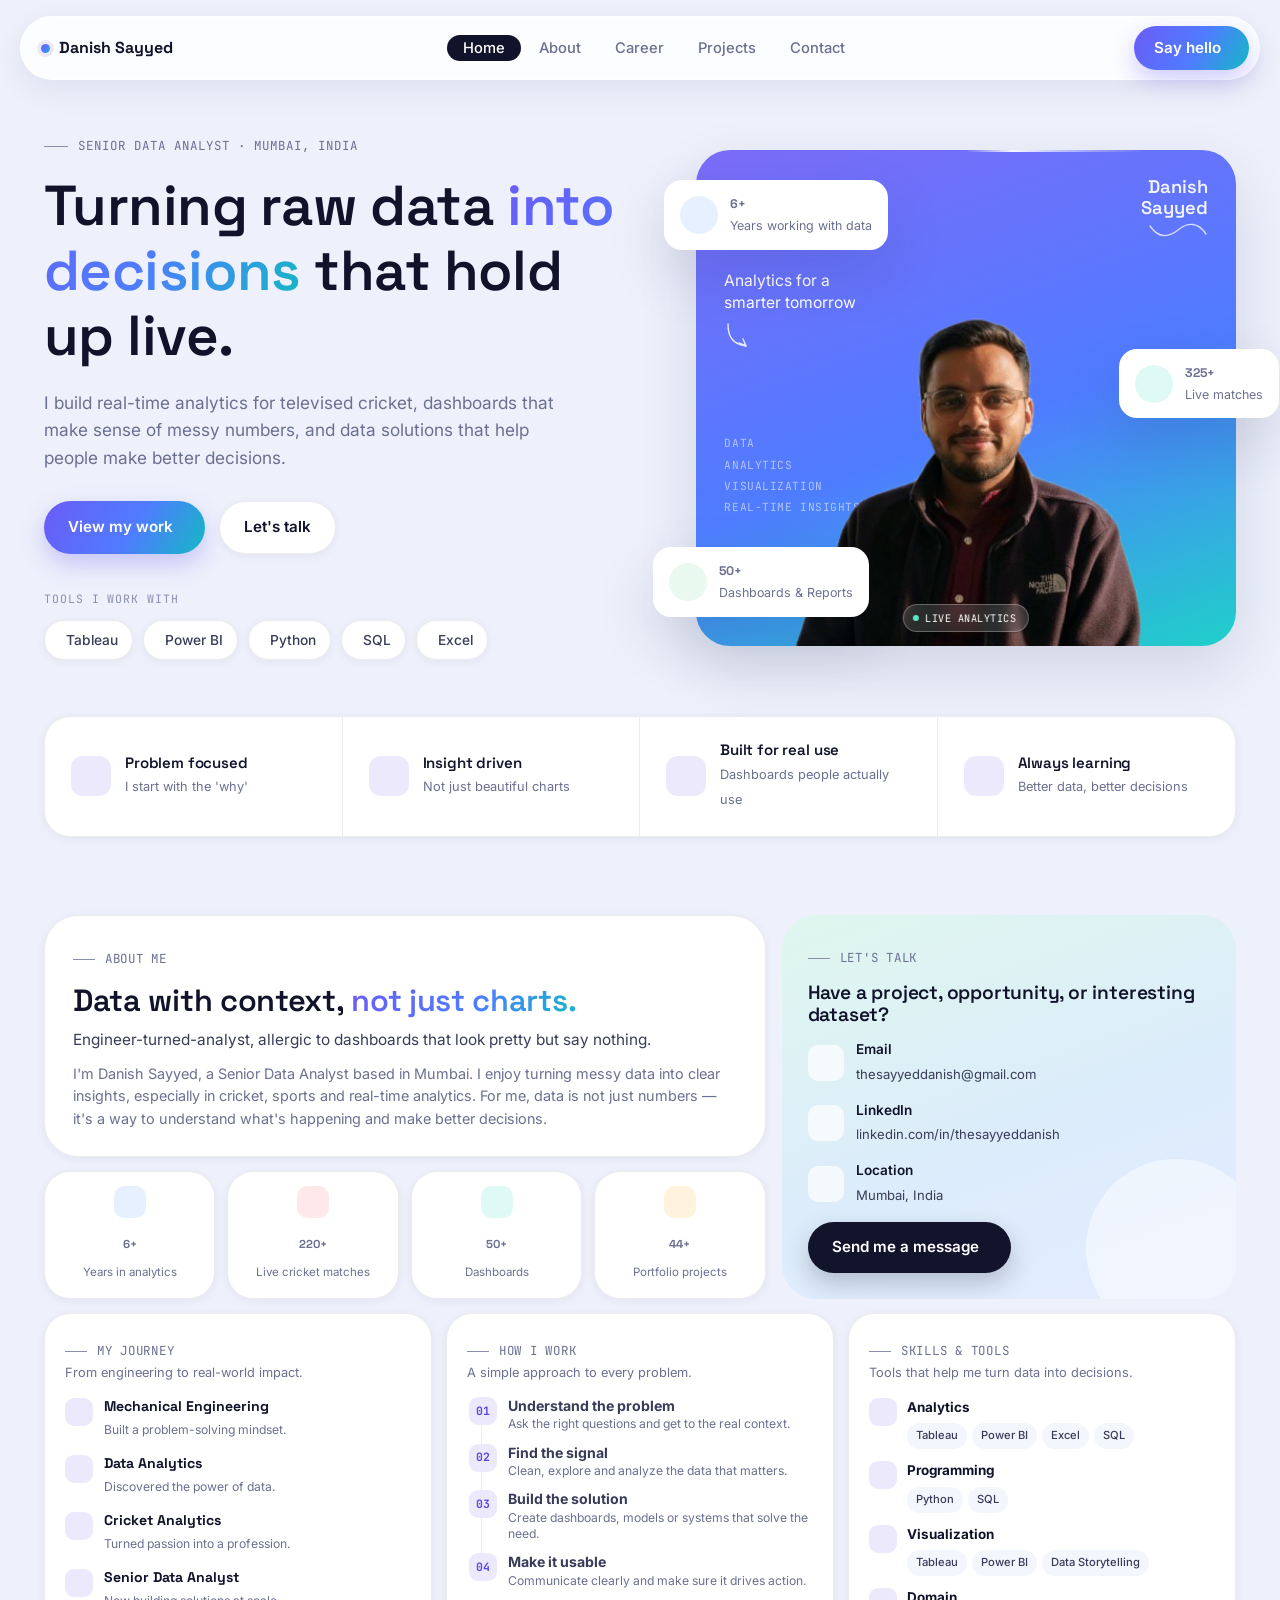
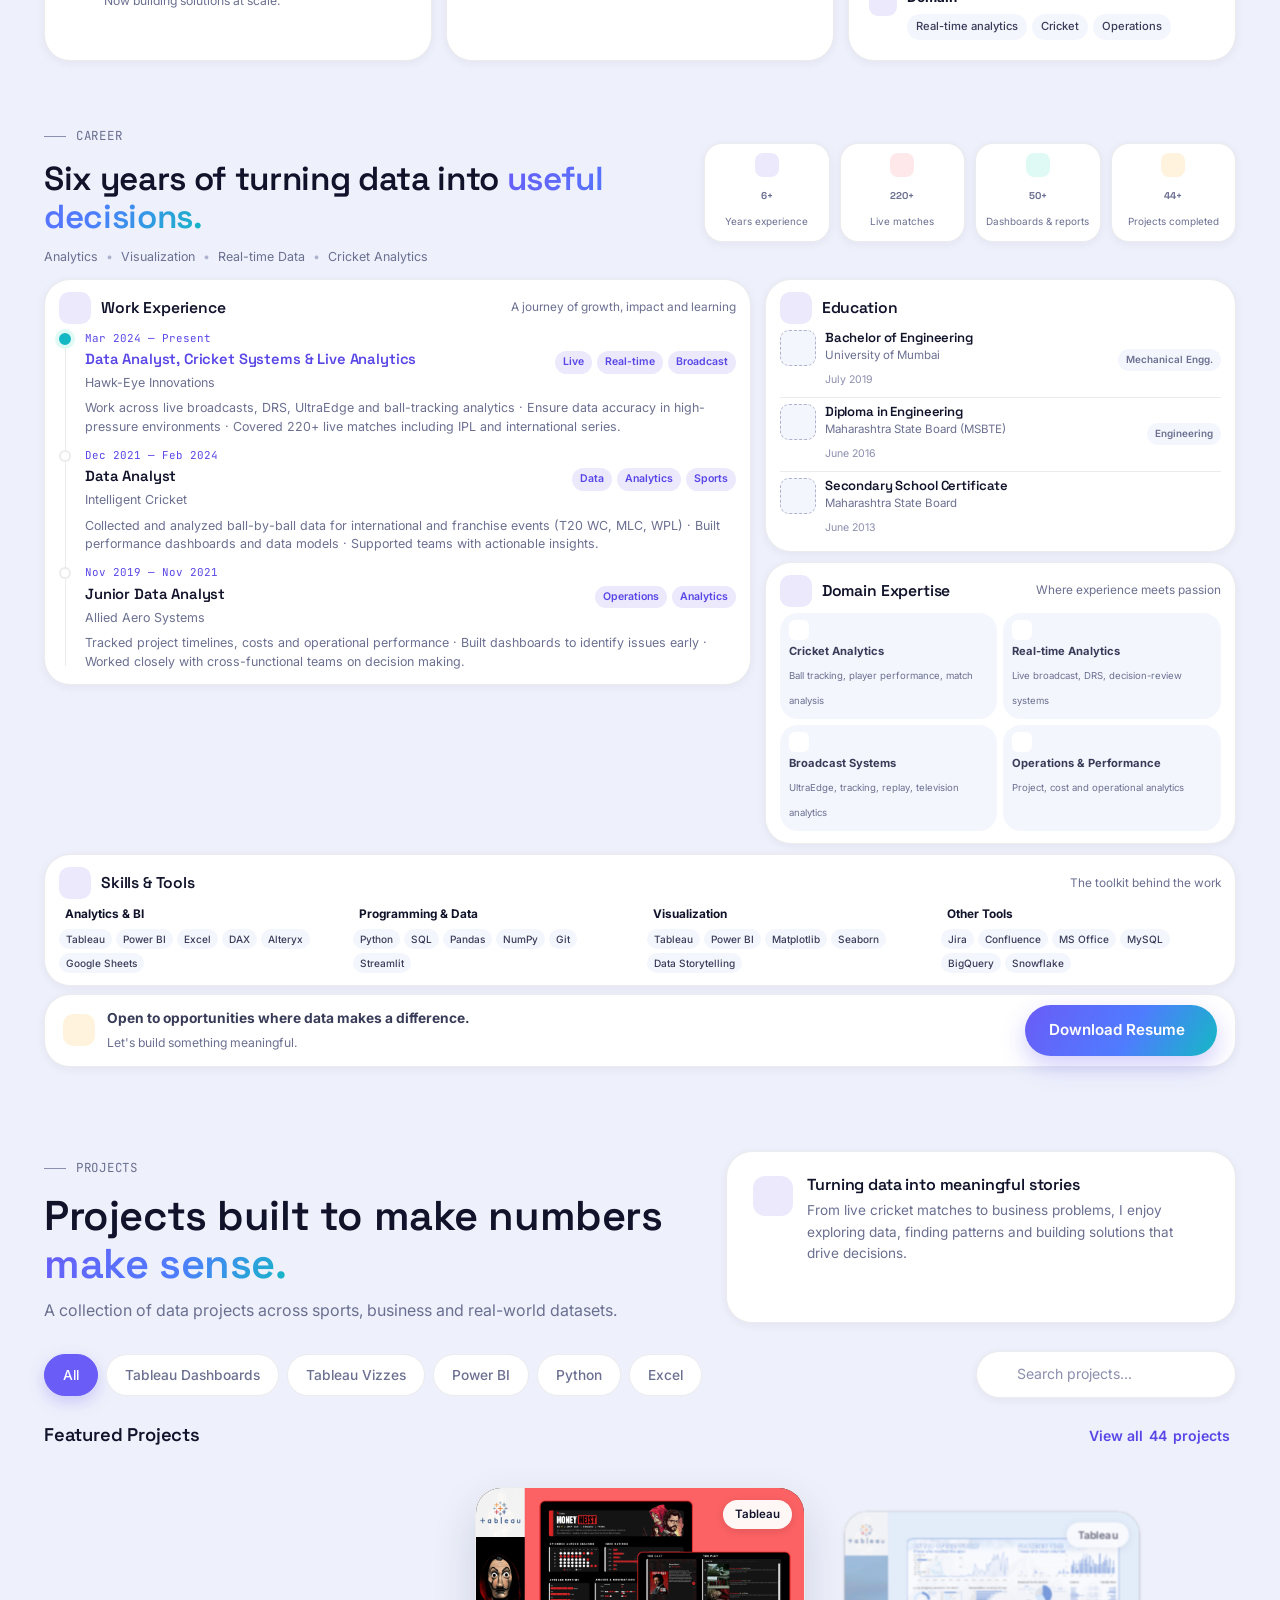
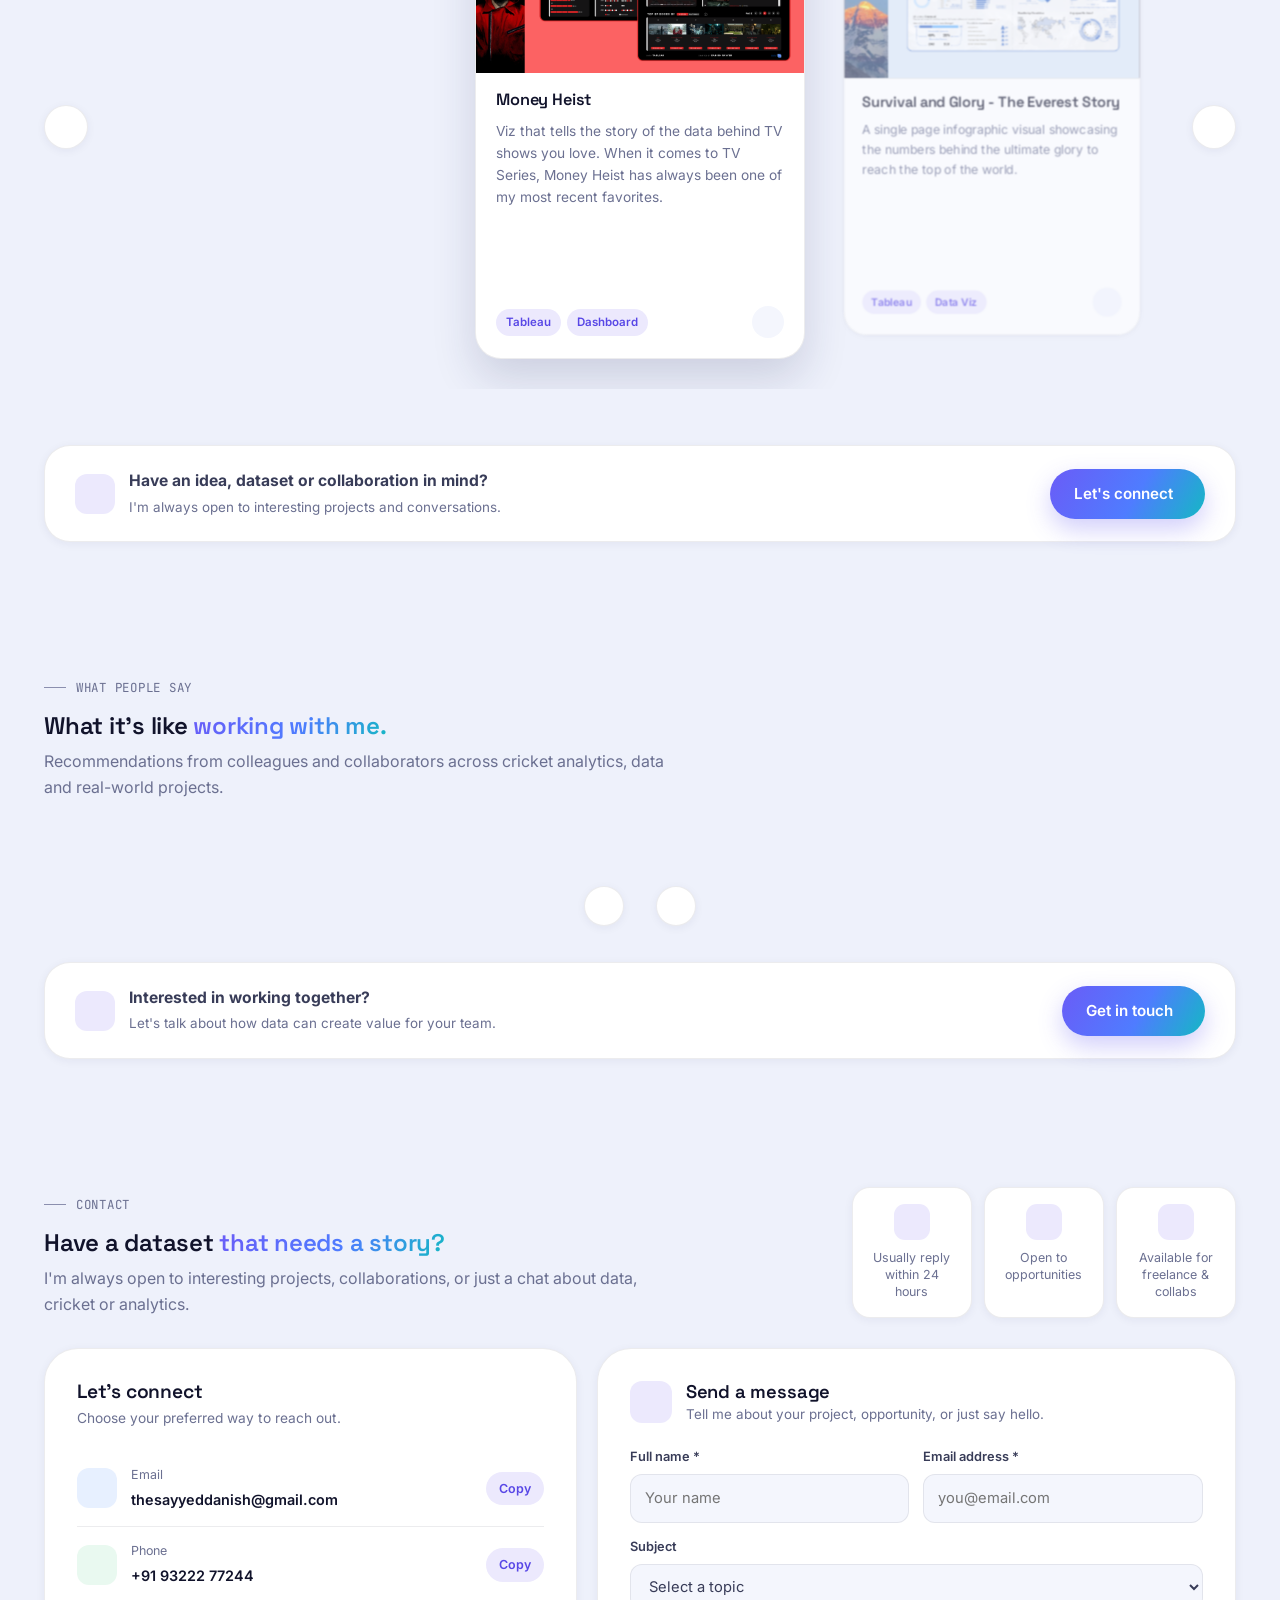
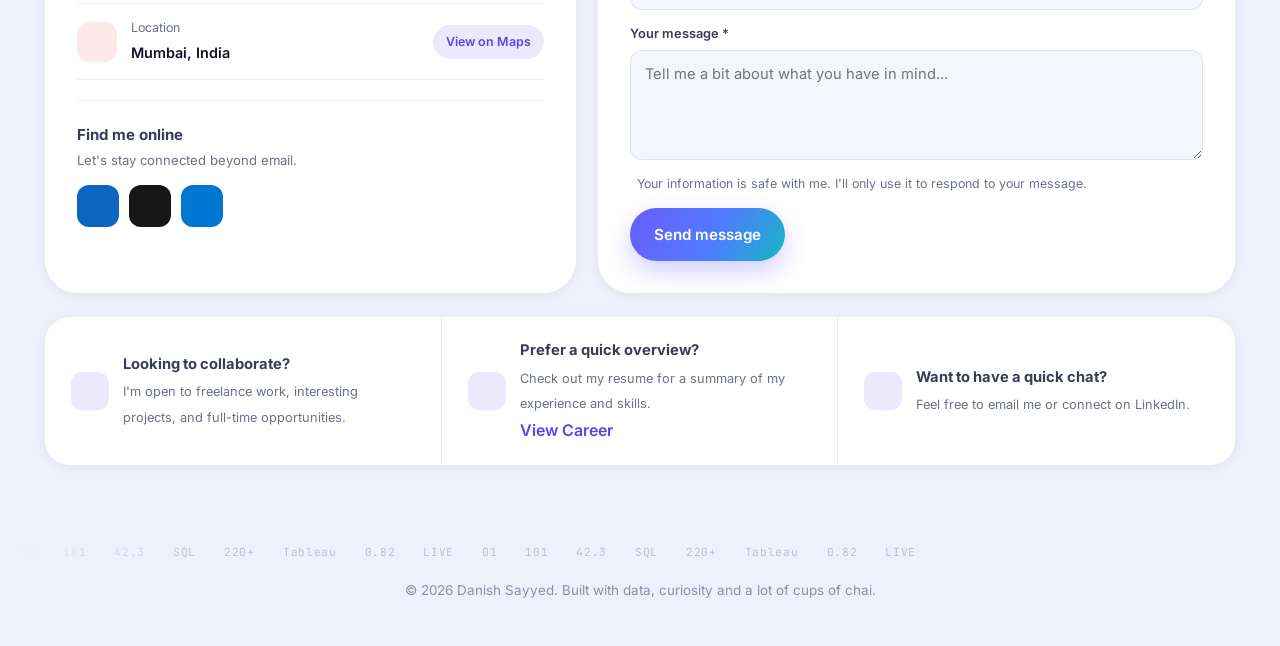
==== commit 4101ba71: "Update index.html" ====
--- a/index.html
+++ b/index.html
@@ -123,6 +123,12 @@
             <p class="lede">Engineer-turned-analyst, allergic to dashboards that look pretty but say nothing.</p>
             <p class="body-text">I'm Danish Sayyed, a Senior Data Analyst based in Mumbai. I enjoy turning messy data into clear insights, especially in cricket, sports and real-time analytics. For me, data is not just numbers — it's a way to understand what's happening and make better decisions.</p>
           </div>
+          <div class="about-stats" data-reveal="scale">
+            <div class="stat-card"><div class="ic" style="background:#e7f0ff;color:var(--blue)"><ion-icon name="trending-up-outline"></ion-icon></div><b><span data-count="6" data-suffix="+">0+</span></b><span>Years in analytics</span></div>
+            <div class="stat-card"><div class="ic" style="background:#ffe8ea;color:var(--coral)"><ion-icon name="radio-outline"></ion-icon></div><b><span data-count="220" data-suffix="+">0+</span></b><span>Live cricket matches</span></div>
+            <div class="stat-card"><div class="ic" style="background:var(--cyan-100);color:var(--cyan)"><ion-icon name="bar-chart-outline"></ion-icon></div><b><span data-count="50" data-suffix="+">0+</span></b><span>Dashboards</span></div>
+            <div class="stat-card"><div class="ic" style="background:#fff3de;color:#c9820b"><ion-icon name="folder-outline"></ion-icon></div><b><span data-count="44" data-suffix="+">0+</span></b><span>Portfolio projects</span></div>
+          </div>
         </div>
 
         <div class="about-talk-card" data-reveal="right">
--- a/assets/css/style.css
+++ b/assets/css/style.css
@@ -319,7 +319,7 @@
   padding:4px 10px; border-radius:var(--radius-pill); white-space:nowrap;
   box-shadow:0 4px 14px rgba(30,40,90,.12);
   transform:translate(calc(-50% + var(--sx)), calc(-50% + var(--sy)));
-  animation:frag-idle 6s ease-in-out infinite;
+  animation:frag-idle 8s ease-in-out infinite;
   animation-delay:var(--delay, 0s);
   will-change:transform, opacity;
 }
@@ -342,20 +342,20 @@
 /* Phase 2/3: converge into the decision area and fade */
 .data-fragments.is-converging .fragment{
   animation:none;
-  transition:transform .8s var(--ease-data), opacity .55s var(--ease-data);
+  transition:transform 1.8s var(--ease-data), opacity 1.6s var(--ease-data);
   transition-delay:var(--conv-delay, 0s);
   transform:translate(-50%,-50%) scale(.3);
   opacity:0;
 }
 .data-fragments.is-converging .fragment-cricket{
-  animation:cricket-arc .95s var(--ease-data) forwards;
-  animation-delay:.32s;
+  animation:cricket-arc 1.95s var(--ease-data) forwards;
+  animation-delay:.60s;
   transition:none;
 }
 @keyframes cricket-arc{
   0%{ transform:translate(calc(-50% + var(--sx)), calc(-50% + var(--sy))); opacity:1; }
   55%{ transform:translate(calc(-50% + var(--sx) * .3), calc(-50% + var(--sy) * .3 - 34px)); opacity:1; }
-  100%{ transform:translate(-50%,-50%) scale(.2); opacity:0; }
+  100%{ transform:translate(-50%,-50%) scale(.8); opacity:0; }
 }
 .data-fragments.is-done{ display:none; }
 
@@ -369,7 +369,7 @@
   background:conic-gradient(from 0deg, transparent 0%, rgba(255,255,255,.95) 3%, transparent 10%, transparent 100%);
   -webkit-mask:linear-gradient(#fff 0 0) content-box, linear-gradient(#fff 0 0);
   -webkit-mask-composite:xor; mask-composite:exclude;
-  animation:ring-pulse 6.5s ease-in-out infinite;
+  animation:ring-pulse 8s ease-in-out infinite;
 }
 @keyframes ring-pulse{
   0%,78%{ opacity:0; transform:rotate(0deg); }
@@ -449,6 +449,7 @@
   background:var(--violet); color:#fff; transform:translateY(-1px);
   box-shadow:0 0 0 4px var(--violet-100), 0 5px 14px rgba(106,92,247,.35);
 }
+
 .journey-item h5{ font-family:var(--font-display); font-size:.88rem; color:var(--ink-900); margin-bottom:1px; line-height:1.3; }
 .journey-item span{ font-size:.76rem; color:var(--ink-500); }
 .signal-dot{
@@ -487,8 +488,8 @@
   transition:opacity .3s var(--ease-data), transform .3s var(--ease-data), background .3s var(--ease-data), color .3s var(--ease-data), box-shadow .3s var(--ease-data);
   cursor:default;
 }
-.skill-pill.is-match{ background:var(--violet); color:#fff; transform:translateY(-1px); box-shadow:0 4px 12px rgba(106,92,247,.3); }
-.skill-pill.is-dim{ opacity:.32; }
+.skill-pill.is-match{ background:var(--violet); color:#fff; transform:translateY(-2px); box-shadow:0 6px 16px rgba(106,92,247,.14); }
+.skill-pill.is-dim{ opacity:.60; }
 
 @media (max-width:980px){
   .about-hero{ grid-template-columns:1fr; }
@@ -660,7 +661,7 @@
 .project-card:hover{ transform:translateY(-5px); box-shadow:var(--shadow-md); }
 .project-card.is-entering{ opacity:0; transform:scale(.94) translateY(10px); }
 .project-card.is-leaving{ opacity:0; transform:scale(.94); transition:opacity .35s var(--ease-data), transform .35s var(--ease-data); pointer-events:none; }
-.thumb{ position:relative; aspect-ratio:16/10.5; overflow:hidden; background:var(--ink-900); }
+.thumb{ position:relative; aspect-ratio:16/9; overflow:hidden; background:var(--ink-900); }
 .thumb img{ width:100%; height:100%; object-fit:cover; transition:transform .5s var(--ease); }
 .project-card:hover .thumb img{ transform:scale(1.06); }
 .thumb-scan{
@@ -685,7 +686,7 @@
 .project-card:hover .thumb-context-labels span{ opacity:1; transform:translateY(0); }
 .thumb-context-labels span:nth-child(2){ transition-delay:.08s; }
 .thumb-overlay{
-  position:absolute; inset:0; background:rgba(17,19,43,.55); opacity:0;
+  position:absolute; inset:0; background:rgba(17,19,43,.30); opacity:0;
   display:flex; align-items:center; justify-content:center; transition:opacity .25s var(--ease);
 }
 .project-card:hover .thumb-overlay{ opacity:1; }
@@ -796,7 +797,7 @@
 .testi-card{
   flex:0 0 420px; background:#fff; border:1px solid var(--border); border-radius:var(--radius-xl);
   padding:30px 32px; box-shadow:var(--shadow-sm); position:relative;
-  opacity:.5; transform:scale(.86);
+  opacity:.5; transform:scale(.93);
   transition:transform .5s var(--ease-data), opacity .5s var(--ease-data), box-shadow .4s var(--ease-data);
 }
 .testi-card.is-center{ opacity:1; transform:scale(1); box-shadow:0 22px 46px rgba(30,40,90,.16); }
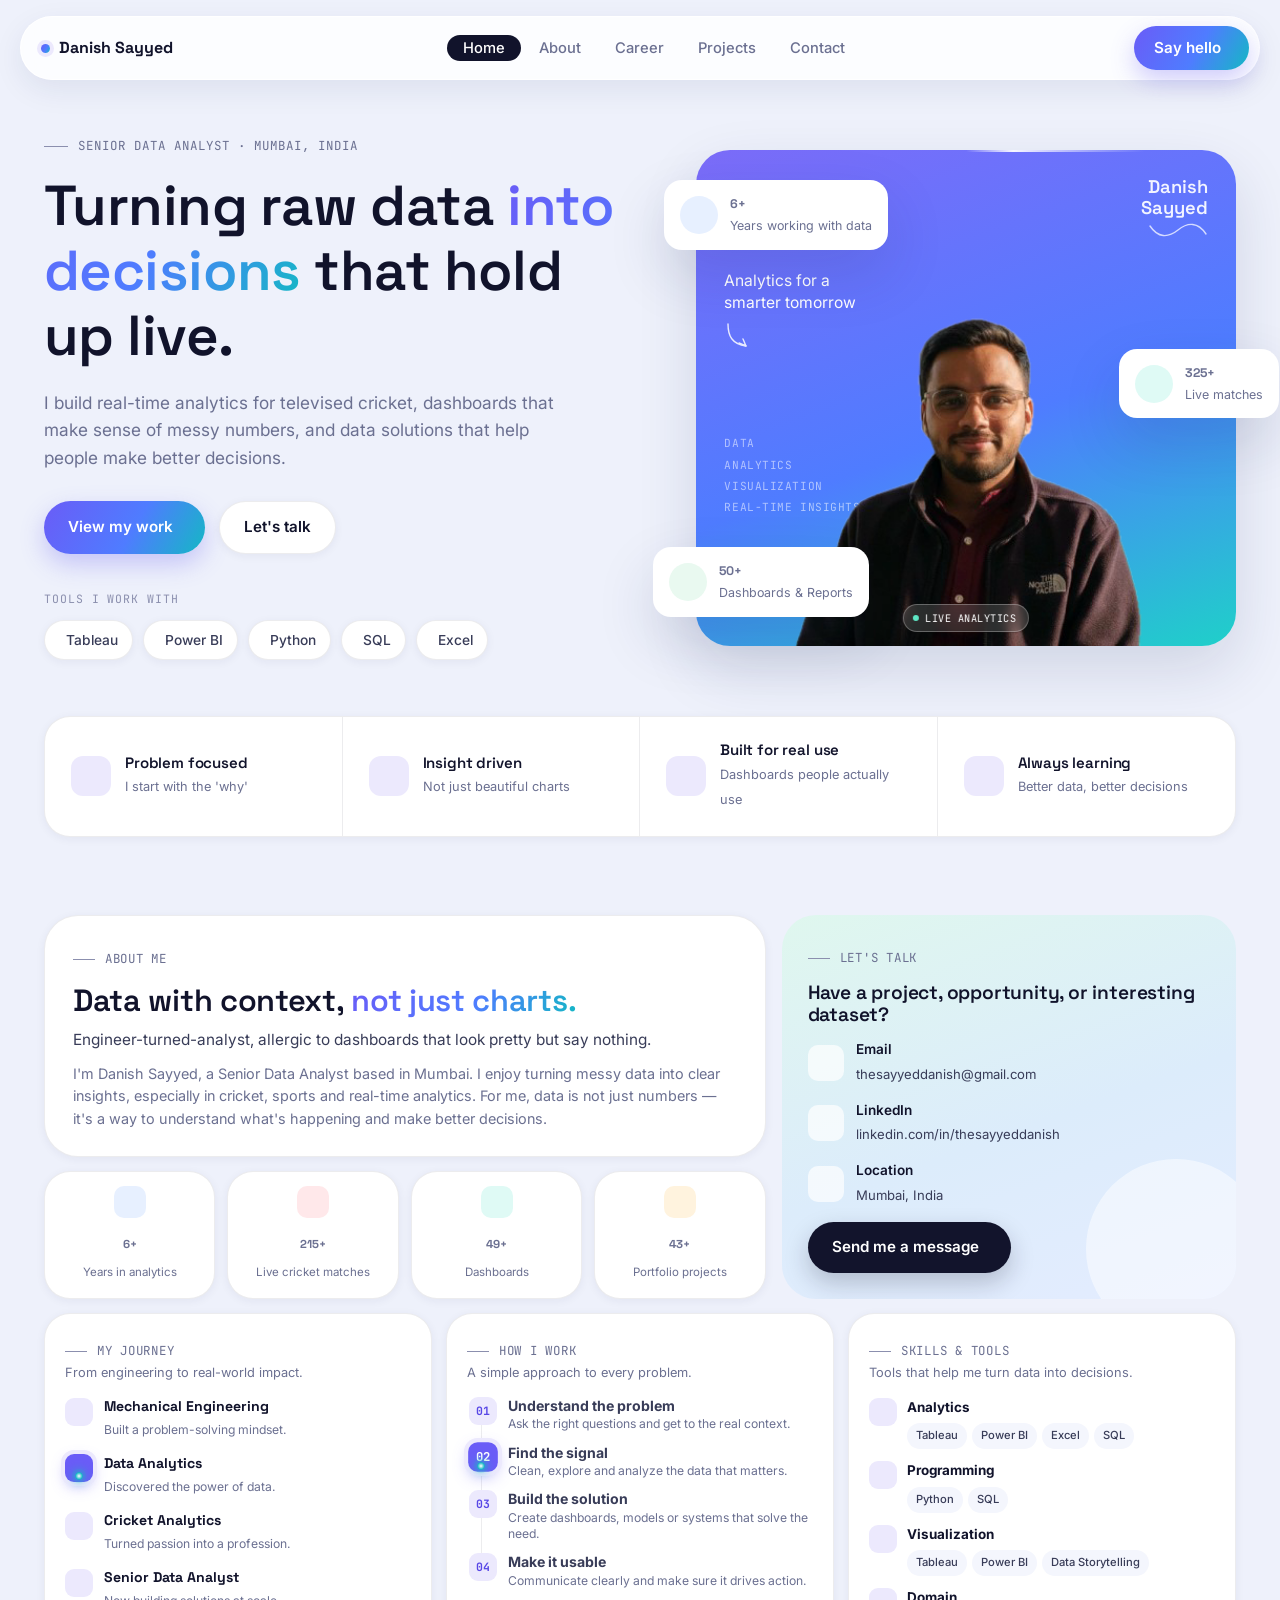
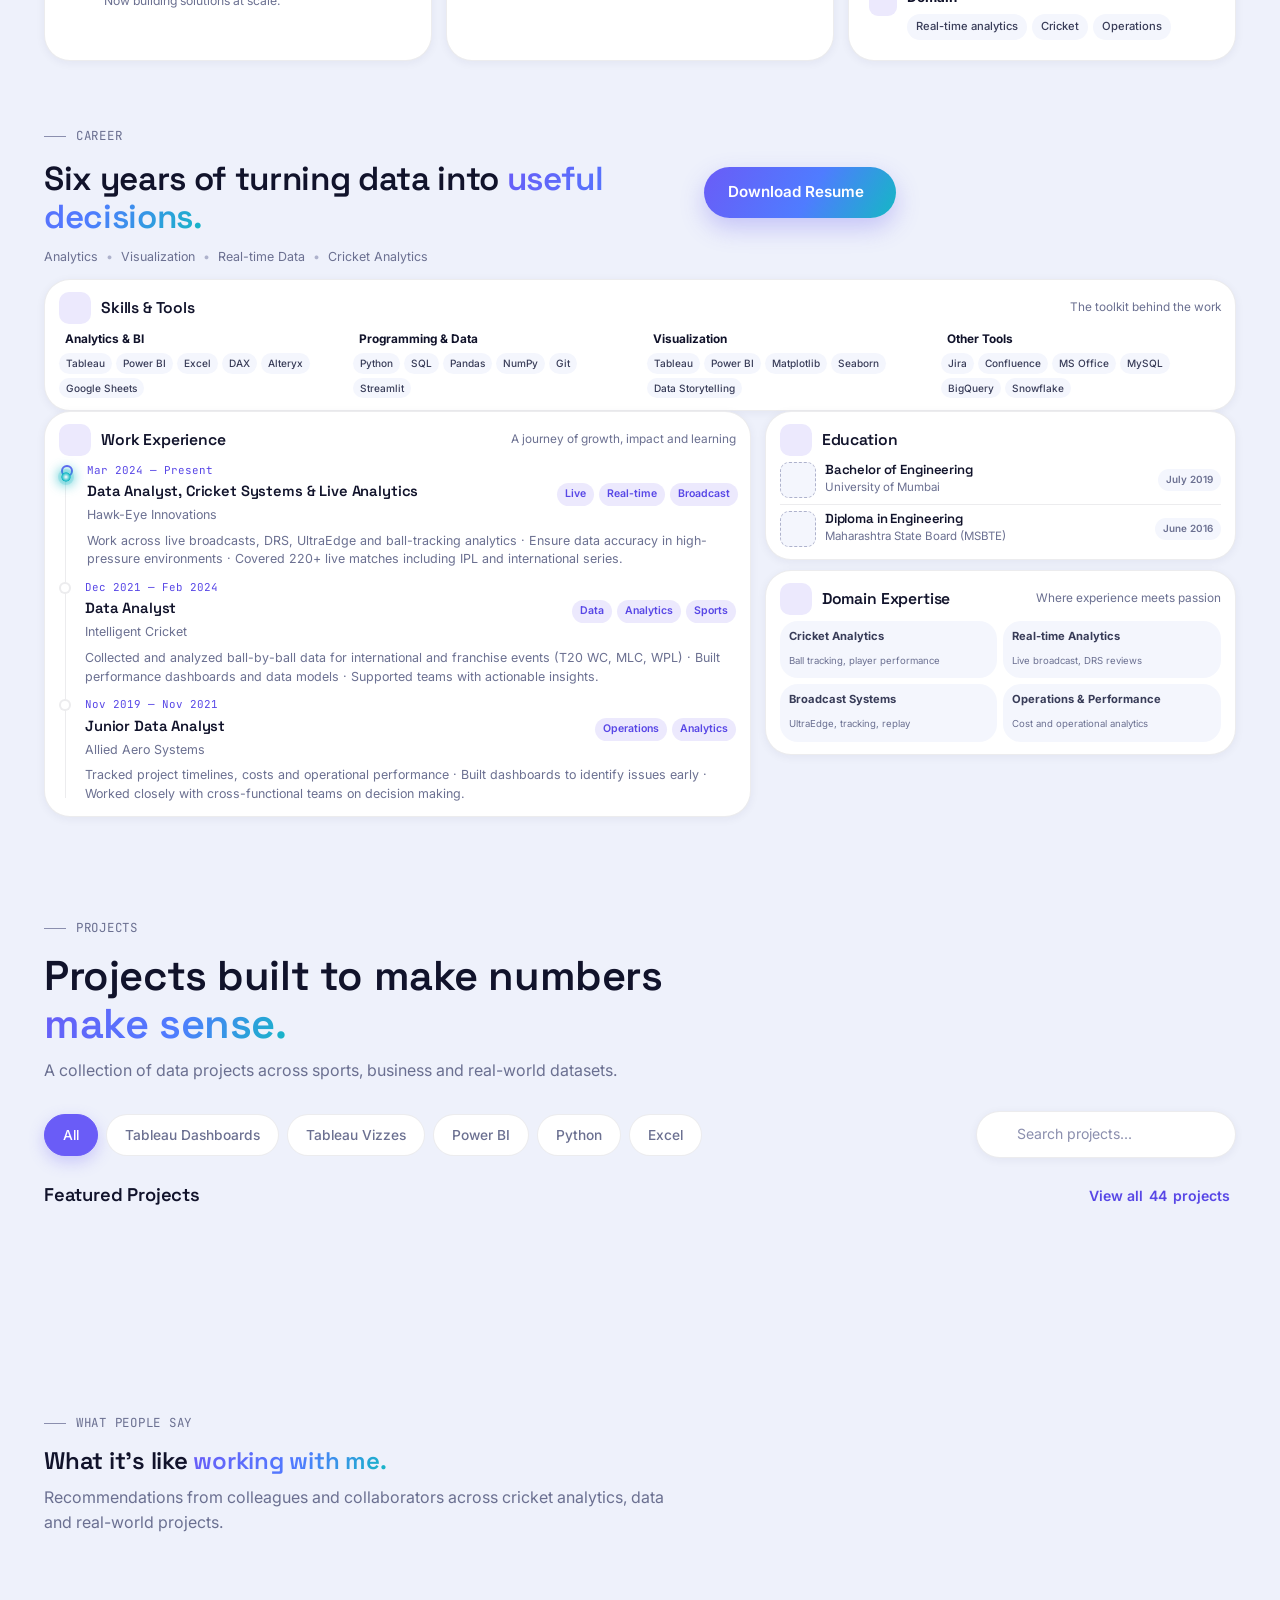
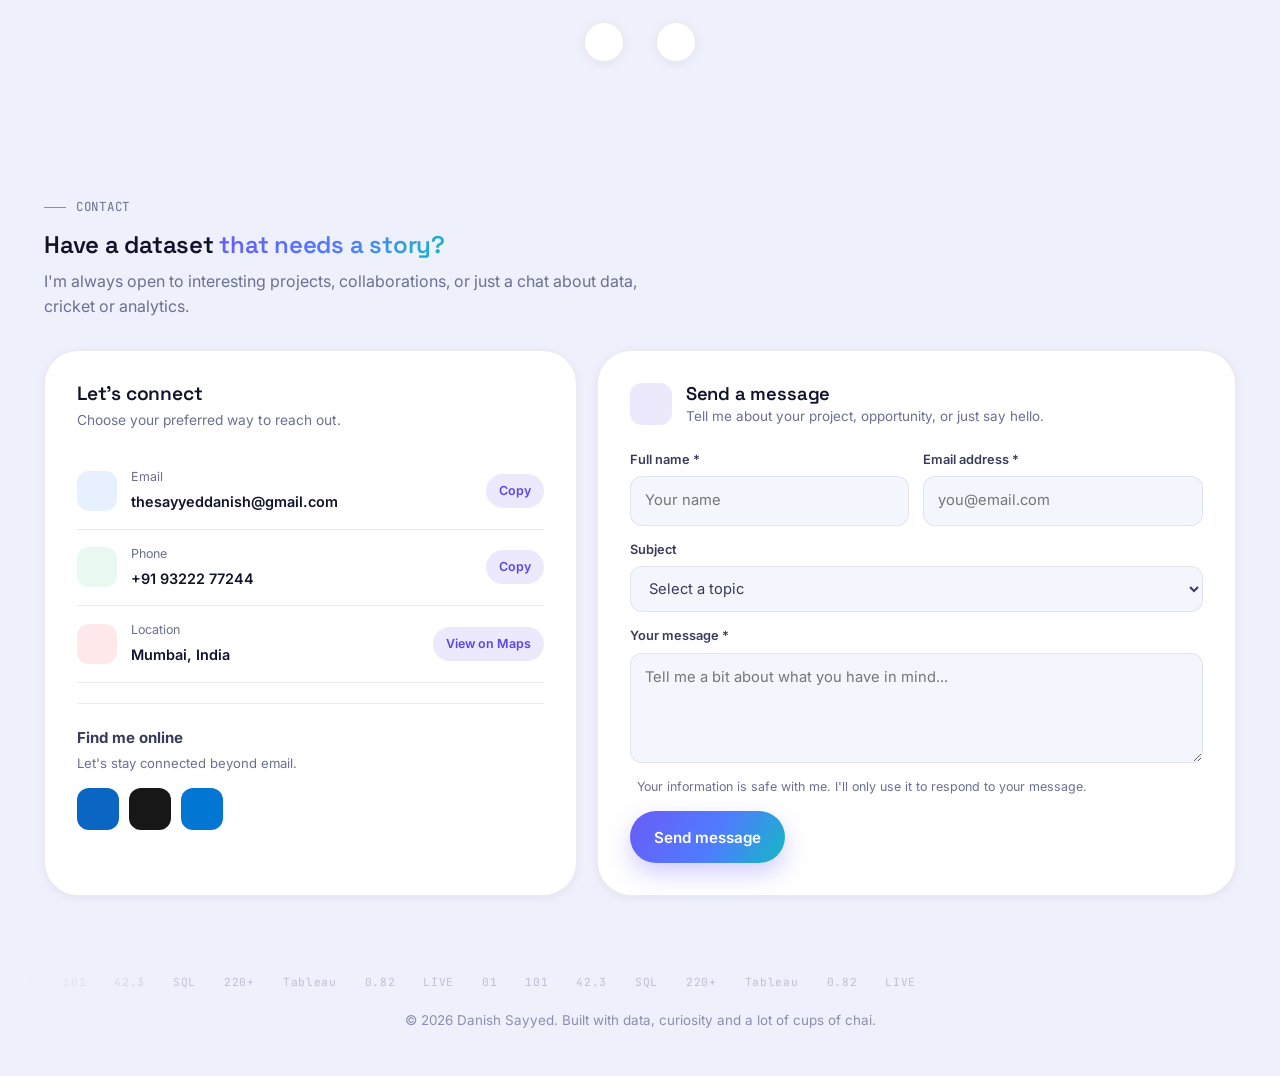
==== commit c2f27848: "Add files via upload" ====
--- a/index.html
+++ b/index.html
@@ -68,8 +68,6 @@
             <span class="fragment f5">0.83</span>
             <span class="fragment f6">+12%</span>
             <span class="fragment f7">DATA</span>
-            <span class="fragment f8">142.6 Kph</span>
-            <span class="fragment fragment-cricket fc1">156.4 km/h</span>
           </div>
           <div class="hero-panel">
             <span class="live-ring" aria-hidden="true"></span>
@@ -200,11 +198,18 @@
           <h2>Six years of turning data into <span class="accent">useful decisions.</span></h2>
           <div class="career-tags"><span>Analytics</span><span>Visualization</span><span>Real-time Data</span><span>Cricket Analytics</span></div>
         </div>
-        <div class="career-kpis" data-reveal="right">
-          <div class="career-kpi"><div class="ic" style="background:var(--violet-100);color:var(--violet)"><ion-icon name="calendar-outline"></ion-icon></div><b><span data-count="6" data-suffix="+">0+</span></b><span>Years experience</span></div>
-          <div class="career-kpi"><div class="ic" style="background:#ffe8ea;color:var(--coral)"><ion-icon name="radio-outline"></ion-icon></div><b><span data-count="220" data-suffix="+">0+</span></b><span>Live matches</span></div>
-          <div class="career-kpi"><div class="ic" style="background:var(--cyan-100);color:var(--cyan)"><ion-icon name="bar-chart-outline"></ion-icon></div><b><span data-count="50" data-suffix="+">0+</span></b><span>Dashboards &amp; reports</span></div>
-          <div class="career-kpi"><div class="ic" style="background:#fff3de;color:#c9820b"><ion-icon name="trophy-outline"></ion-icon></div><b><span data-count="44" data-suffix="+">0+</span></b><span>Projects completed</span></div>
+        <div class="career-resume-cta" data-reveal="right">
+          <a href="./assets/DanishSayyed_DataAnalyst_Resume_v6.pdf" class="btn btn-primary" download>Download Resume <ion-icon name="download-outline"></ion-icon></a>
+        </div>
+      </div>
+
+      <div class="panel" data-reveal="scale">
+        <div class="panel-head"><div class="panel-head-left"><div class="ic"><ion-icon name="construct-outline"></ion-icon></div><h3>Skills &amp; Tools</h3></div><span class="panel-head-note">The toolkit behind the work</span></div>
+        <div class="career-skills-grid">
+          <div class="skill-row"><div><b><ion-icon name="bar-chart-outline"></ion-icon> Analytics &amp; BI</b><div class="pill-row"><span class="skill-pill">Tableau</span><span class="skill-pill">Power BI</span><span class="skill-pill">Excel</span><span class="skill-pill">DAX</span><span class="skill-pill">Alteryx</span><span class="skill-pill">Google Sheets</span></div></div></div>
+          <div class="skill-row"><div><b><ion-icon name="code-slash-outline"></ion-icon> Programming &amp; Data</b><div class="pill-row"><span class="skill-pill">Python</span><span class="skill-pill">SQL</span><span class="skill-pill">Pandas</span><span class="skill-pill">NumPy</span><span class="skill-pill">Git</span><span class="skill-pill">Streamlit</span></div></div></div>
+          <div class="skill-row"><div><b><ion-icon name="pie-chart-outline"></ion-icon> Visualization</b><div class="pill-row"><span class="skill-pill">Tableau</span><span class="skill-pill">Power BI</span><span class="skill-pill">Matplotlib</span><span class="skill-pill">Seaborn</span><span class="skill-pill">Data Storytelling</span></div></div></div>
+          <div class="skill-row"><div><b><ion-icon name="git-network-outline"></ion-icon> Other Tools</b><div class="pill-row"><span class="skill-pill">Jira</span><span class="skill-pill">Confluence</span><span class="skill-pill">MS Office</span><span class="skill-pill">MySQL</span><span class="skill-pill">BigQuery</span><span class="skill-pill">Snowflake</span></div></div></div>
         </div>
       </div>
 
@@ -248,48 +253,26 @@
             <div class="panel-head"><div class="panel-head-left"><div class="ic"><ion-icon name="school-outline"></ion-icon></div><h3>Education</h3></div></div>
             <div class="edu-item">
               <div class="edu-logo-placeholder" title="Add your college logo later"><ion-icon name="school-outline"></ion-icon></div>
-              <div style="flex:1"><h4>Bachelor of Engineering</h4><div class="school">University of Mumbai</div><time>July 2019</time></div>
-              <span class="edu-tag">Mechanical Engg.</span>
+              <div style="flex:1"><h4>Bachelor of Engineering</h4><div class="school">University of Mumbai</div></div>
+              <span class="edu-tag">July 2019</span>
             </div>
             <div class="edu-item">
               <div class="edu-logo-placeholder" title="Add your college logo later"><ion-icon name="school-outline"></ion-icon></div>
-              <div style="flex:1"><h4>Diploma in Engineering</h4><div class="school">Maharashtra State Board (MSBTE)</div><time>June 2016</time></div>
-              <span class="edu-tag">Engineering</span>
-            </div>
-            <div class="edu-item">
-              <div class="edu-logo-placeholder" title="Add your college logo later"><ion-icon name="school-outline"></ion-icon></div>
-              <div style="flex:1"><h4>Secondary School Certificate</h4><div class="school">Maharashtra State Board</div><time>June 2013</time></div>
-            </div>
-          </div>
-
-          <div class="panel">
+              <div style="flex:1"><h4>Diploma in Engineering</h4><div class="school">Maharashtra State Board (MSBTE)</div></div>
+              <span class="edu-tag">June 2016</span>
+            </div>
+          </div>
+
+          <div class="panel" style="flex:1;">
             <div class="panel-head"><div class="panel-head-left"><div class="ic"><ion-icon name="locate-outline"></ion-icon></div><h3>Domain Expertise</h3></div><span class="panel-head-note">Where experience meets passion</span></div>
             <div class="domain-grid">
-              <div class="domain-card"><div class="ic"><ion-icon name="baseball-outline" style="color:var(--mint)"></ion-icon></div><h5>Cricket Analytics</h5><span>Ball tracking, player performance, match analysis</span></div>
-              <div class="domain-card"><div class="ic"><ion-icon name="pulse-outline" style="color:var(--blue)"></ion-icon></div><h5>Real-time Analytics</h5><span>Live broadcast, DRS, decision-review systems</span></div>
-              <div class="domain-card"><div class="ic"><ion-icon name="videocam-outline" style="color:var(--violet)"></ion-icon></div><h5>Broadcast Systems</h5><span>UltraEdge, tracking, replay, television analytics</span></div>
-              <div class="domain-card"><div class="ic"><ion-icon name="settings-outline" style="color:#c9820b"></ion-icon></div><h5>Operations &amp; Performance</h5><span>Project, cost and operational analytics</span></div>
-            </div>
-          </div>
-        </div>
-      </div>
-
-      <div class="panel" data-reveal="scale">
-        <div class="panel-head"><div class="panel-head-left"><div class="ic"><ion-icon name="construct-outline"></ion-icon></div><h3>Skills &amp; Tools</h3></div><span class="panel-head-note">The toolkit behind the work</span></div>
-        <div class="career-skills-grid">
-          <div class="skill-row"><div><b><ion-icon name="bar-chart-outline"></ion-icon> Analytics &amp; BI</b><div class="pill-row"><span class="skill-pill">Tableau</span><span class="skill-pill">Power BI</span><span class="skill-pill">Excel</span><span class="skill-pill">DAX</span><span class="skill-pill">Alteryx</span><span class="skill-pill">Google Sheets</span></div></div></div>
-          <div class="skill-row"><div><b><ion-icon name="code-slash-outline"></ion-icon> Programming &amp; Data</b><div class="pill-row"><span class="skill-pill">Python</span><span class="skill-pill">SQL</span><span class="skill-pill">Pandas</span><span class="skill-pill">NumPy</span><span class="skill-pill">Git</span><span class="skill-pill">Streamlit</span></div></div></div>
-          <div class="skill-row"><div><b><ion-icon name="pie-chart-outline"></ion-icon> Visualization</b><div class="pill-row"><span class="skill-pill">Tableau</span><span class="skill-pill">Power BI</span><span class="skill-pill">Matplotlib</span><span class="skill-pill">Seaborn</span><span class="skill-pill">Data Storytelling</span></div></div></div>
-          <div class="skill-row"><div><b><ion-icon name="git-network-outline"></ion-icon> Other Tools</b><div class="pill-row"><span class="skill-pill">Jira</span><span class="skill-pill">Confluence</span><span class="skill-pill">MS Office</span><span class="skill-pill">MySQL</span><span class="skill-pill">BigQuery</span><span class="skill-pill">Snowflake</span></div></div></div>
-        </div>
-      </div>
-
-      <div class="career-cta" data-reveal="scale">
-        <div class="career-cta-left">
-          <div class="ic"><ion-icon name="bulb-outline"></ion-icon></div>
-          <div><h5>Open to opportunities where data makes a difference.</h5><span>Let's build something meaningful.</span></div>
-        </div>
-        <a href="./assets/Danish_Sayyed_Resume.pdf" class="btn btn-primary" download>Download Resume <ion-icon name="arrow-forward-outline"></ion-icon></a>
+              <div class="domain-card"><h5>Cricket Analytics</h5><span>Ball tracking, player performance</span></div>
+              <div class="domain-card"><h5>Real-time Analytics</h5><span>Live broadcast, DRS reviews</span></div>
+              <div class="domain-card"><h5>Broadcast Systems</h5><span>UltraEdge, tracking, replay</span></div>
+              <div class="domain-card"><h5>Operations &amp; Performance</h5><span>Cost and operational analytics</span></div>
+            </div>
+          </div>
+        </div>
       </div>
     </div>
   </section>
@@ -303,10 +286,6 @@
           <h2>Projects built to make numbers <span class="accent">make sense.</span></h2>
           <p style="color:var(--ink-500);margin-top:10px;">A collection of data projects across sports, business and real-world datasets.</p>
         </div>
-        <div class="projects-note-card" data-reveal="right">
-          <div class="ic"><ion-icon name="rocket-outline"></ion-icon></div>
-          <div><h4>Turning data into meaningful stories</h4><p>From live cricket matches to business problems, I enjoy exploring data, finding patterns and building solutions that drive decisions.</p></div>
-        </div>
       </div>
 
       <div class="filter-bar" data-reveal="scale">
@@ -330,21 +309,11 @@
       </div>
 
       <div class="gallery-wrap" data-reveal="scale">
-        <button class="gallery-arrow gallery-prev" aria-label="Previous project"><ion-icon name="chevron-back-outline"></ion-icon></button>
         <div class="gallery-viewport" id="gallery-viewport">
           <div class="project-gallery" id="featured-project-grid">
             <!-- Featured cards injected by script below, mirrors PROJECTS ids 0,1,2,4,6,7 -->
           </div>
         </div>
-        <button class="gallery-arrow gallery-next" aria-label="Next project"><ion-icon name="chevron-forward-outline"></ion-icon></button>
-      </div>
-
-      <div class="connect-strip" data-reveal="scale">
-        <div class="connect-strip-left">
-          <div class="ic"><ion-icon name="bulb-outline"></ion-icon></div>
-          <div><h5>Have an idea, dataset or collaboration in mind?</h5><span>I'm always open to interesting projects and conversations.</span></div>
-        </div>
-        <a href="#contact" class="btn btn-primary">Let's connect <ion-icon name="arrow-forward-outline"></ion-icon></a>
       </div>
     </div>
   </section>
@@ -372,13 +341,6 @@
         <button class="testi-arrow" data-testi-next aria-label="Next testimonial"><ion-icon name="chevron-forward-outline"></ion-icon></button>
       </div>
 
-      <div class="connect-strip" data-reveal="scale" style="margin-top:36px;">
-        <div class="connect-strip-left">
-          <div class="ic"><ion-icon name="bulb-outline"></ion-icon></div>
-          <div><h5>Interested in working together?</h5><span>Let's talk about how data can create value for your team.</span></div>
-        </div>
-        <a href="#contact" class="btn btn-primary">Get in touch <ion-icon name="arrow-forward-outline"></ion-icon></a>
-      </div>
     </div>
   </section>
 
@@ -390,11 +352,6 @@
           <div class="eyebrow"><span class="line"></span> CONTACT</div>
           <h2>Have a dataset <span class="accent">that needs a story?</span></h2>
           <p style="color:var(--ink-500);margin-top:10px;">I'm always open to interesting projects, collaborations, or just a chat about data, cricket or analytics.</p>
-        </div>
-        <div class="contact-badges" data-reveal="right">
-          <div class="contact-badge"><div class="ic"><ion-icon name="chatbubble-ellipses-outline"></ion-icon></div><span>Usually reply within 24 hours</span></div>
-          <div class="contact-badge"><div class="ic"><ion-icon name="people-outline"></ion-icon></div><span>Open to opportunities</span></div>
-          <div class="contact-badge"><div class="ic"><ion-icon name="laptop-outline"></ion-icon></div><span>Available for freelance &amp; collabs</span></div>
         </div>
       </div>
 
@@ -466,12 +423,6 @@
             </div>
           </form>
         </div>
-      </div>
-
-      <div class="contact-bottom-strip" data-reveal="scale">
-        <div class="cbs-item"><div class="ic"><ion-icon name="bulb-outline"></ion-icon></div><div><h5>Looking to collaborate?</h5><span>I'm open to freelance work, interesting projects, and full-time opportunities.</span></div></div>
-        <div class="cbs-item"><div class="ic"><ion-icon name="document-text-outline"></ion-icon></div><div><h5>Prefer a quick overview?</h5><span>Check out my resume for a summary of my experience and skills.</span><br><a class="link" href="#career">View Career <ion-icon name="chevron-forward-outline"></ion-icon></a></div></div>
-        <div class="cbs-item"><div class="ic"><ion-icon name="calendar-outline"></ion-icon></div><div><h5>Want to have a quick chat?</h5><span>Feel free to email me or connect on LinkedIn.</span></div></div>
       </div>
     </div>
   </section>
@@ -513,13 +464,12 @@
 <script>
   document.getElementById('year').textContent = new Date().getFullYear();
 
-  // Render 6 featured project cards from PROJECTS (single source of truth)
+  // Featured project count (cards themselves are rendered by the
+  // continuous-train gallery logic in main.js)
   (function(){
-    const grid = document.getElementById('featured-project-grid');
-    if (!grid || typeof PROJECTS === 'undefined') return;
-    const featured = PROJECTS.filter(p => p.featured);
-    document.getElementById('project-total-count').textContent = PROJECTS.length;
-    grid.innerHTML = featured.map(renderProjectCard).join('');
+    if (typeof PROJECTS === 'undefined') return;
+    const countEl = document.getElementById('project-total-count');
+    if (countEl) countEl.textContent = PROJECTS.length;
   })();
 
   // copy buttons
